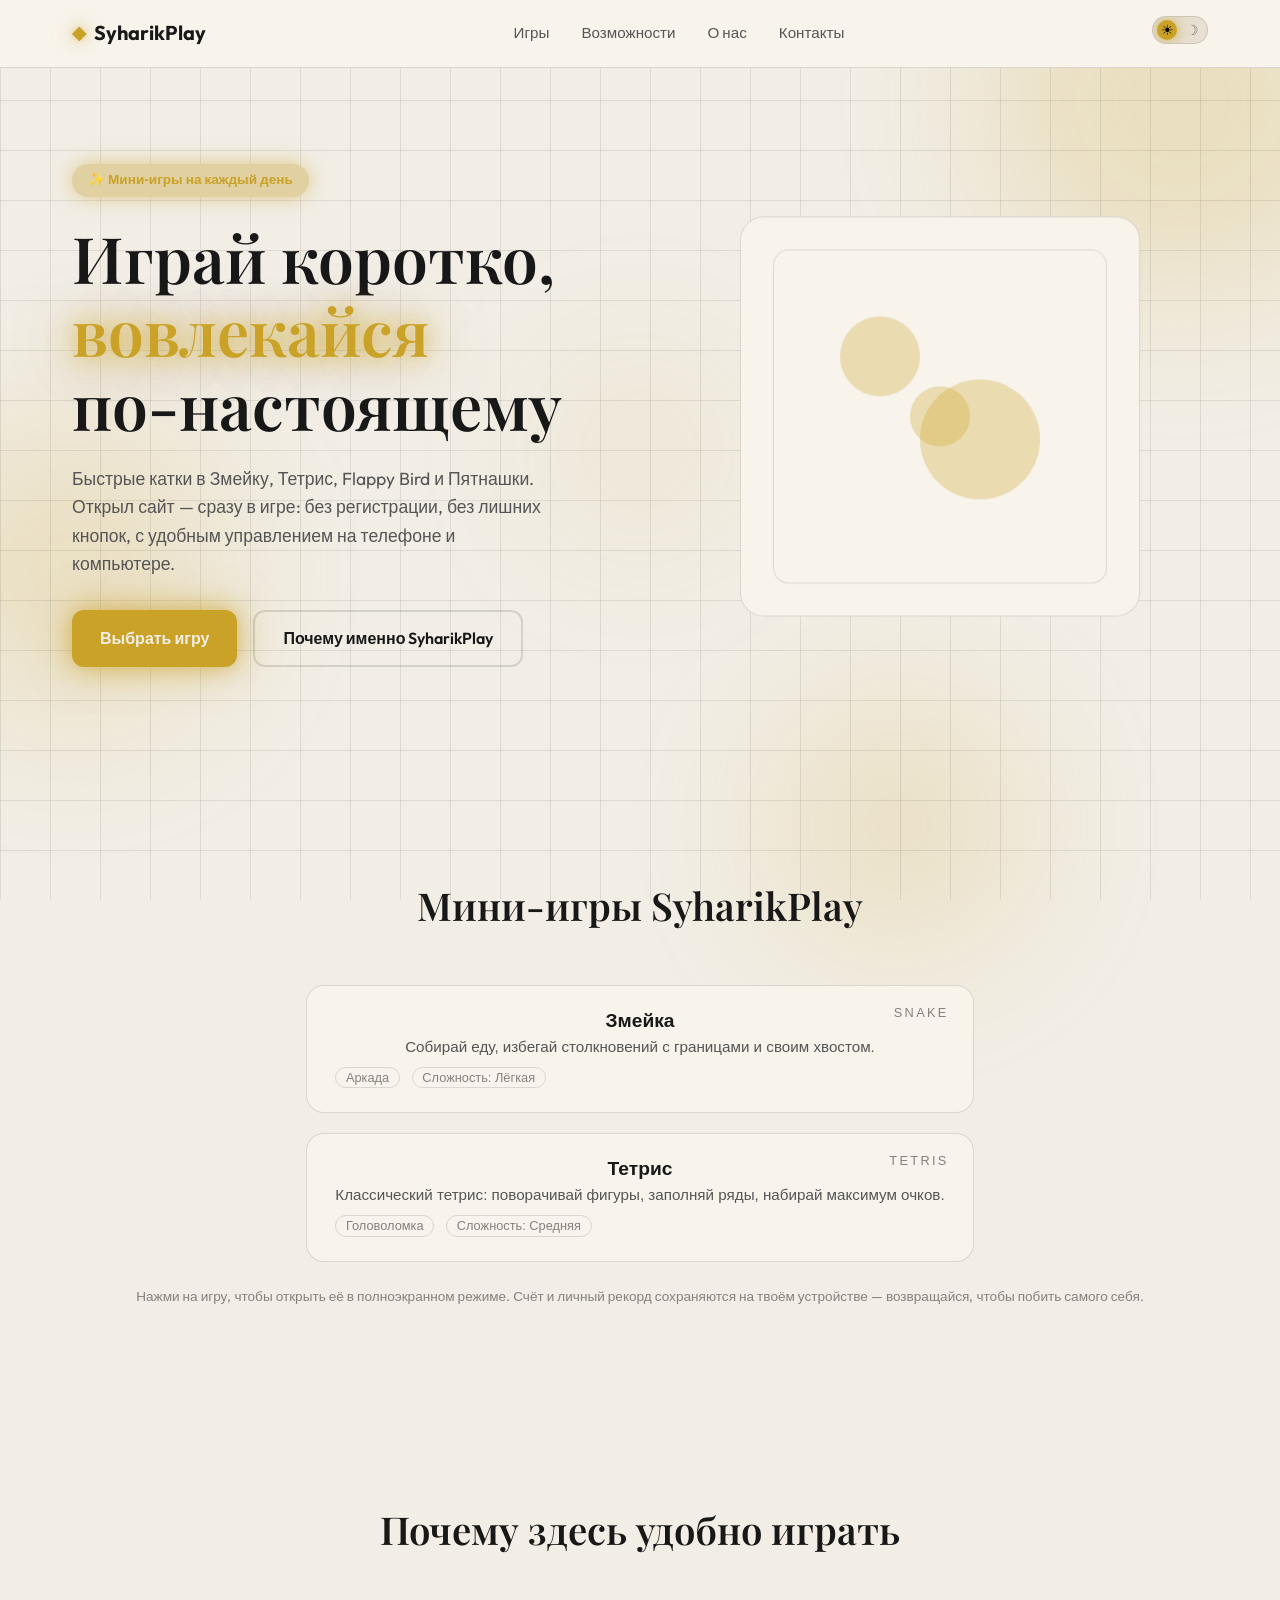
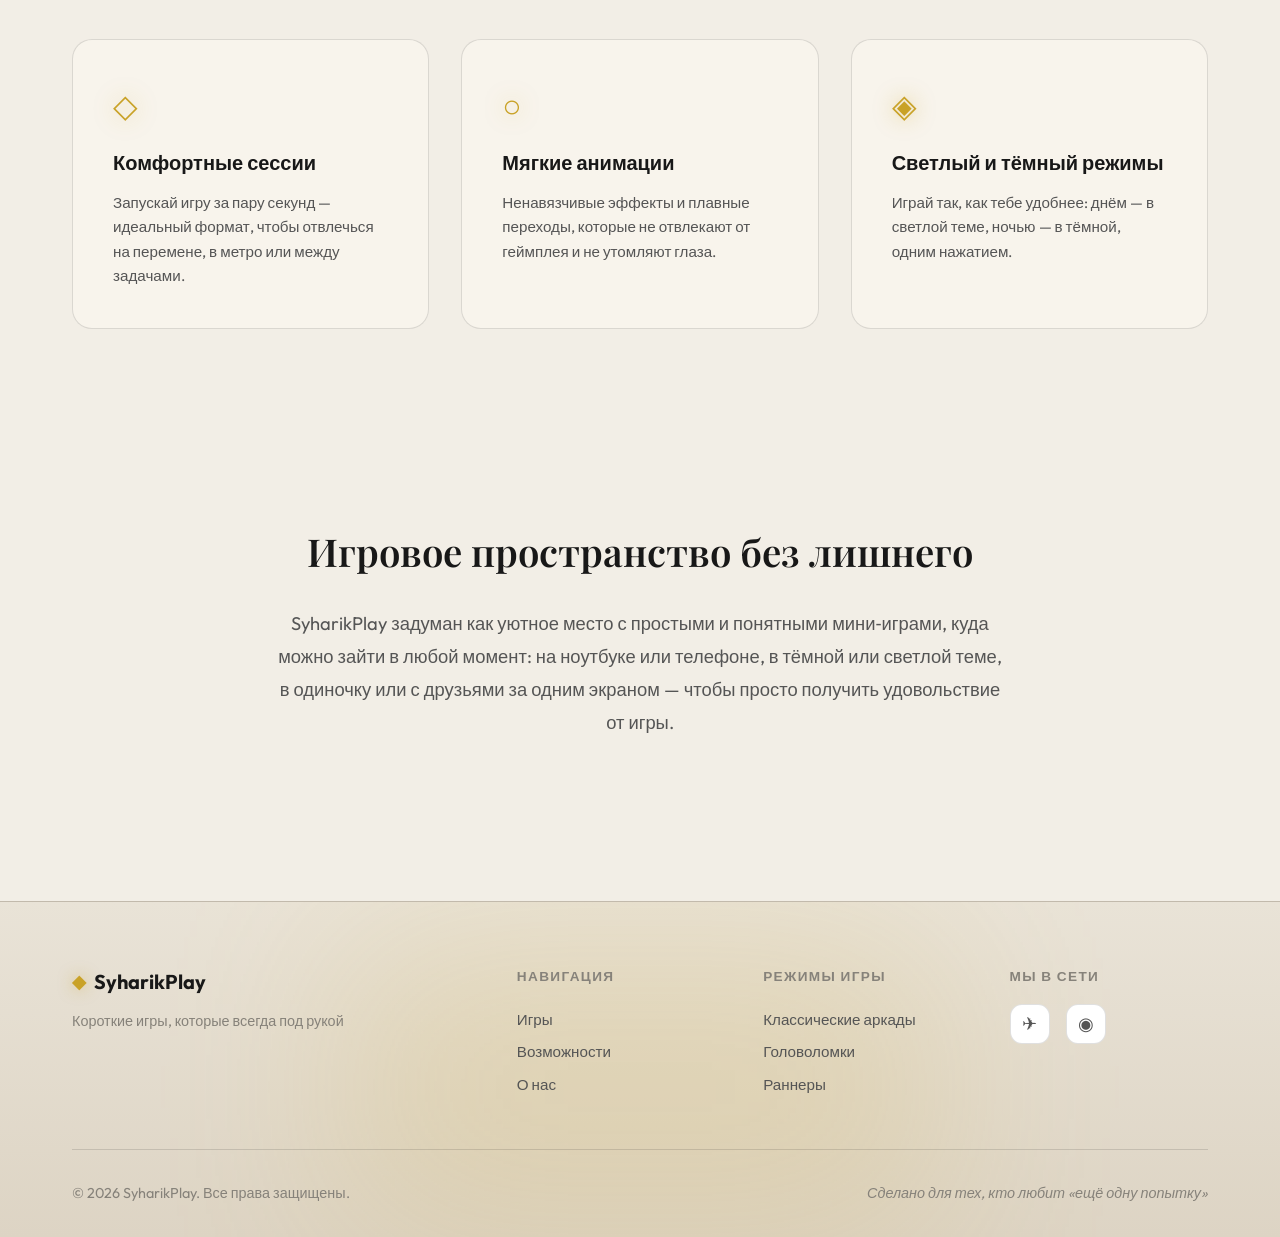
==== index.html @ 48523c5d "загрузка всех файлов" ====
<!DOCTYPE html>
<html lang="ru">
<head>
  <meta charset="UTF-8">
  <meta name="viewport" content="width=device-width, initial-scale=1.0, viewport-fit=cover">
  <title>SyharikPlay — играй, соревнуйся, побеждай</title>
  <link rel="preconnect" href="https://fonts.googleapis.com">
  <link rel="preconnect" href="https://fonts.gstatic.com" crossorigin>
  <link href="https://fonts.googleapis.com/css2?family=Outfit:wght@300;400;500;600;700&family=Playfair+Display:ital,wght@0,400;0,600;1,400&display=swap" rel="stylesheet">
  <link rel="stylesheet" href="styles.css">
  <link rel="icon" type="image/x-icon" href="favicon.ico">
</head>
<body>
  <!-- Фоновые светящиеся элементы -->
  <div class="glow-orb-wrap" data-orb="1"><div class="glow-orb glow-orb-1"></div></div>
  <div class="glow-orb-wrap" data-orb="2"><div class="glow-orb glow-orb-2"></div></div>
  <div class="glow-orb-wrap" data-orb="3"><div class="glow-orb glow-orb-3"></div></div>
  <div class="glow-orb-wrap" data-orb="4"><div class="glow-orb glow-orb-4"></div></div>
  <div class="grid-pattern" id="gridPattern"></div>
  <div class="click-ripples" id="clickRipples"></div>

  <!-- Шапка -->
  <header class="header">
    <div class="header-inner">
      <a href="#" class="logo">
        <span class="logo-icon">◆</span>
        <span class="logo-text">SyharikPlay</span>
      </a>

      <div class="nav-overlay" id="navOverlay" aria-hidden="true"></div>
      <button class="nav-toggle" id="navToggle" aria-label="Меню" aria-expanded="false">
        <span class="nav-toggle-bar"></span>
        <span class="nav-toggle-bar"></span>
        <span class="nav-toggle-bar"></span>
      </button>

      <nav class="nav" id="nav">
        <a href="#games" class="nav-link">Игры</a>
        <a href="#features" class="nav-link">Возможности</a>
        <a href="#about" class="nav-link">О нас</a>
        <a href="#contact" class="nav-link">Контакты</a>
      </nav>

      <div class="header-actions">
        <button class="theme-toggle" id="themeToggle" aria-label="Переключить тему">
          <span class="theme-icon theme-icon-sun">☀</span>
          <span class="theme-icon theme-icon-moon">☽</span>
          <span class="theme-toggle-track"></span>
        </button>
      </div>
    </div>
  </header>

  <!-- Основной контент -->
  <main>
    <!-- Hero секция -->
    <section class="hero">
      <div class="hero-content">
        <span class="hero-badge">✨ Мини‑игры на каждый день</span>
        <h1 class="hero-title">
          <span class="hero-title-line">Играй коротко,</span>
          <span class="hero-title-line hero-title-accent">вовлекайся</span>
          <span class="hero-title-line">по‑настоящему</span>
        </h1>
        <p class="hero-description">
          Быстрые катки в Змейку, Тетрис, Flappy Bird и Пятнашки. 
          Открыл сайт — сразу в игре: без регистрации, без лишних кнопок, 
          с удобным управлением на телефоне и компьютере.
        </p>
        <div class="hero-actions">
          <a href="#games" class="btn btn-primary">Выбрать игру</a>
          <a href="#about" class="btn btn-ghost">Почему именно SyharikPlay</a>
        </div>
      </div>
      <div class="hero-visual">
        <div class="glow-card hero-card">
          <div class="hero-card-inner">
            <div class="floating-shape shape-1"></div>
            <div class="floating-shape shape-2"></div>
            <div class="floating-shape shape-3"></div>
          </div>
        </div>
      </div>
    </section>

    <!-- Секция игр -->
    <section class="games" id="games">
      <h2 class="section-title">Мини‑игры SyharikPlay</h2>

      <div class="games-layout">
        <div class="games-list" id="gamesList">
          <!-- Карточки игр создаются из JS, чтобы их было проще конфигурировать -->
        </div>
      </div>

      <p class="games-hint games-hint-center">
        Нажми на игру, чтобы открыть её в полноэкранном режиме. 
        Счёт и личный рекорд сохраняются на твоём устройстве — возвращайся, чтобы побить самого себя.
      </p>
    </section>

    <!-- Секция возможностей -->
    <section class="features" id="features">
      <h2 class="section-title">Почему здесь удобно играть</h2>
      <div class="features-grid">
        <article class="feature-card glow-card">
          <div class="feature-icon">◇</div>
          <h3>Комфортные сессии</h3>
          <p>Запускай игру за пару секунд — идеальный формат, чтобы отвлечься на перемене, в метро или между задачами.</p>
        </article>
        <article class="feature-card glow-card">
          <div class="feature-icon">○</div>
          <h3>Мягкие анимации</h3>
          <p>Ненавязчивые эффекты и плавные переходы, которые не отвлекают от геймплея и не утомляют глаза.</p>
        </article>
        <article class="feature-card glow-card">
          <div class="feature-icon">◈</div>
          <h3>Светлый и тёмный режимы</h3>
          <p>Играй так, как тебе удобнее: днём — в светлой теме, ночью — в тёмной, одним нажатием.</p>
        </article>
      </div>
    </section>

    <!-- О нас -->
    <section class="about" id="about">
      <div class="about-content">
        <h2 class="section-title">Игровое пространство без лишнего</h2>
        <p class="about-text">
          SyharikPlay задуман как уютное место с простыми и понятными мини‑играми, 
          куда можно зайти в любой момент: на ноутбуке или телефоне, в тёмной или светлой теме, 
          в одиночку или с друзьями за одним экраном — чтобы просто получить удовольствие от игры.
        </p>
      </div>
    </section>
  </main>

  <!-- Футер -->
  <footer class="footer" id="contact">
    <div class="footer-glow"></div>
    <div class="footer-inner">
      <div class="footer-grid">
        <div class="footer-brand">
          <a href="#" class="footer-logo">
            <span class="logo-icon">◆</span>
            SyharikPlay
          </a>
          <p class="footer-tagline">Короткие игры, которые всегда под рукой</p>
        </div>

        <div class="footer-links">
          <h4>Навигация</h4>
          <a href="#games">Игры</a>
          <a href="#features">Возможности</a>
          <a href="#about">О нас</a>
        </div>

        <div class="footer-links">
          <h4>Режимы игры</h4>
          <a href="#games">Классические аркады</a>
          <a href="#games">Головоломки</a>
          <a href="#games">Раннеры</a>
        </div>

        <div class="footer-social">
          <h4>Мы в сети</h4>
          <div class="social-links">
            <a href="https://t.me/Syharik3316" class="social-link" aria-label="Telegram">✈</a>
            <a href="https://syharik.ru" class="social-link" aria-label="Syharik">◉</a>
          </div>
        </div>
      </div>

      <div class="footer-bottom">
        <p>© 2026 SyharikPlay. Все права защищены.</p>
        <p class="footer-made">Сделано для тех, кто любит «ещё одну попытку»</p>
      </div>
    </div>
  </footer>

  <script src="snake.js"></script>
  <script src="tetris.js"></script>
  <script src="flappy-bird.js"></script>
  <script src="fifteen.js"></script>
  <script src="script.js"></script>
</body>
</html>
---- styles.css ----
/* ═══════════════════════════════════════════════════════════════
   FrontVisual — Светлая и тёмная темы с эффектами свечения
   ═══════════════════════════════════════════════════════════════ */

:root {
  /* Светлая тема (по умолчанию) — чуть темнее и теплее */
  --bg-primary: #f2eee6;
  --bg-secondary: #e7e0d3;
  --bg-elevated: #ffffff;
  --bg-card: rgba(248, 244, 237, 0.96);
  --text-primary: #181818;
  --text-secondary: #555555;
  --text-muted: #86827a;
  --accent: #c9a227;
  --accent-soft: #e0d0a2;
  --accent-glow: rgba(201, 162, 39, 0.5);
  --border: rgba(0, 0, 0, 0.12);
  --shadow: rgba(0, 0, 0, 0.08);
  --footer-bg: linear-gradient(180deg, #e9e3d7 0%, #ddd4c4 100%);
}

[data-theme="dark"] {
  --bg-primary: #0d0d0f;
  --bg-secondary: #141417;
  --bg-elevated: #1a1a1e;
  --bg-card: rgba(26, 26, 30, 0.9);
  --text-primary: #f5f5f5;
  --text-secondary: #b0b0b5;
  --text-muted: #6e6e75;
  --accent: #e8c547;
  --accent-soft: #3d3520;
  --accent-glow: rgba(232, 197, 71, 0.5);
  --border: rgba(255, 255, 255, 0.06);
  --shadow: rgba(0, 0, 0, 0.3);
  --footer-bg: linear-gradient(180deg, #0f0f11 0%, #080809 100%);
}

/* Сброс и базовые стили */
*, *::before, *::after { box-sizing: border-box; margin: 0; padding: 0; }

html {
  scroll-behavior: smooth;
}

body {
  font-family: 'Outfit', -apple-system, sans-serif;
  background: var(--bg-primary);
  color: var(--text-primary);
  line-height: 1.6;
  min-height: 100vh;
  min-height: 100dvh;
  transition: background 0.5s ease, color 0.5s ease;
  padding: env(safe-area-inset-top) env(safe-area-inset-right) env(safe-area-inset-bottom) env(safe-area-inset-left);
}

html,
body {
  overflow-x: hidden;
}

/* Блокировка скролла страницы, когда открыто мобильное меню */
html.nav-locked,
html.nav-locked body {
  overflow: hidden;
  overscroll-behavior: contain;
}

/* Сетка на фоне */
.grid-pattern {
  position: fixed;
  inset: 0;
  background-image: 
    linear-gradient(var(--border) 1px, transparent 1px),
    linear-gradient(90deg, var(--border) 1px, transparent 1px);
  background-size: 50px 50px;
  pointer-events: none;
  opacity: 0.7;
  z-index: 0;
  transition: transform 0.1s ease-out;
}

/* Контейнер для клик-всплесков */
.click-ripples {
  position: fixed;
  inset: 0;
  pointer-events: none;
  z-index: 0;
  overflow: hidden;
}

.click-ripple {
  position: absolute;
  width: 6px;
  height: 8px;
  margin-left: -3px;
  margin-top: -4px;
  border-radius: 45% 55% 52% 48% / 48% 52% 48% 52%;
  background: rgba(201, 162, 39, 0.12);
  box-shadow: 0 0 30px rgba(201, 162, 39, 0.08);
  animation: rippleExpand 0.9s ease-out forwards;
}

[data-theme="dark"] .click-ripple {
  background: rgba(232, 197, 71, 0.08);
  box-shadow: 0 0 40px rgba(232, 197, 71, 0.06);
}

@keyframes rippleExpand {
  0% {
    transform: scale(1);
    opacity: 0.6;
  }
  100% {
    transform: scale(60) scaleX(1.4);
    opacity: 0;
  }
}

/* Обёртки орбов для параллакса */
.glow-orb-wrap {
  position: fixed;
  pointer-events: none;
  z-index: 0;
  transition: transform 0.15s ease-out;
  will-change: transform;
}

.glow-orb-wrap:nth-child(1) { top: -100px; right: -100px; }
.glow-orb-wrap:nth-child(2) { bottom: 20%; left: -80px; }
.glow-orb-wrap:nth-child(3) { top: 50%; left: 50%; width: 200px; height: 200px; margin: -100px 0 0 -100px; }
.glow-orb-wrap:nth-child(4) { bottom: -50px; right: 20%; }

/* Светящиеся орбы на фоне */
.glow-orb {
  position: absolute;
  border-radius: 50%;
  filter: blur(80px);
  opacity: 0.4;
  pointer-events: none;
  z-index: 0;
  animation: orbFloat 20s ease-in-out infinite;
  transition: transform 0.15s ease-out, opacity 0.4s ease, filter 0.4s ease;
}

.glow-orb.orb-click-pulse {
  animation: orbFloat 20s ease-in-out infinite, orbClickPulse 0.6s ease-out;
}

@keyframes orbClickPulse {
  0% { opacity: 0.4; filter: blur(80px); }
  30% { opacity: 0.7; filter: blur(100px); }
  100% { opacity: 0.4; filter: blur(80px); }
}

.glow-orb-1 {
  width: 400px; height: 400px;
  background: var(--accent-glow);
  animation-delay: 0s;
}

.glow-orb-2 {
  width: 300px; height: 300px;
  background: var(--accent-glow);
  animation-delay: -7s;
}

.glow-orb-3 {
  width: 200px; height: 200px;
  background: var(--accent-glow);
  left: 0; top: 0;
  animation-delay: -14s;
  opacity: 0.2;
}

.glow-orb-4 {
  width: 250px; height: 250px;
  background: var(--accent-glow);
  animation-delay: -3s;
}

/* Позиционирование орбов внутри обёрток */
.glow-orb-wrap .glow-orb {
  position: absolute;
}

.glow-orb-wrap:nth-child(1) .glow-orb { top: 0; right: 0; }
.glow-orb-wrap:nth-child(2) .glow-orb { bottom: 0; left: 0; }
.glow-orb-wrap:nth-child(3) .glow-orb { top: 0; left: 0; }
.glow-orb-wrap:nth-child(4) .glow-orb { bottom: 0; right: 0; }

@keyframes orbFloat {
  0%, 100% { transform: translate(0, 0) scale(1); }
  33% { transform: translate(30px, -30px) scale(1.05); }
  66% { transform: translate(-20px, 20px) scale(0.95); }
}

/* ═══════════════════════════════════════════════════════════════
   ШАПКА
   ═══════════════════════════════════════════════════════════════ */

.header {
  position: sticky;
  top: 0;
  z-index: 100;
  background: var(--bg-card);
  backdrop-filter: blur(20px);
  -webkit-backdrop-filter: blur(20px);
  border-bottom: 1px solid var(--border);
  transition: all 0.4s ease;
}

.header-inner {
  max-width: 1200px;
  margin: 0 auto;
  padding: 1rem 2rem;
  display: flex;
  align-items: center;
  justify-content: space-between;
  gap: 2rem;
}

.logo {
  display: flex;
  align-items: center;
  gap: 0.5rem;
  text-decoration: none;
  color: var(--text-primary);
  font-weight: 700;
  font-size: 1.25rem;
  transition: transform 0.3s ease;
}

.logo:hover { transform: scale(1.02); }

.logo-icon {
  color: var(--accent);
  font-size: 1.1rem;
  text-shadow: 
    0 0 10px var(--accent-glow),
    0 0 20px var(--accent-glow);
  animation: iconPulse 3s ease-in-out infinite;
}

@keyframes iconPulse {
  0%, 100% { opacity: 1; }
  50% { opacity: 0.8; }
}

.nav-overlay {
  display: none;
  position: fixed;
  inset: 0;
  background: rgba(0, 0, 0, 0.35);
  backdrop-filter: blur(4px);
  -webkit-backdrop-filter: blur(4px);
  z-index: 104;
  opacity: 0;
  transition: opacity 0.3s ease;
}

@media (max-width: 768px) {
  .nav-overlay {
    display: block;
    pointer-events: none;
  }

  .nav-overlay[aria-hidden="false"] {
    pointer-events: auto;
    opacity: 1;
  }
}

.nav-toggle {
  display: none;
  flex-direction: column;
  justify-content: center;
  gap: 6px;
  width: 44px;
  height: 44px;
  padding: 0;
  background: transparent;
  border: none;
  cursor: pointer;
  z-index: 110;
  transition: transform 0.3s ease;
}

.nav-toggle-bar {
  display: block;
  width: 22px;
  height: 2px;
  background: var(--text-primary);
  border-radius: 2px;
  transition: all 0.3s ease;
}

.nav-toggle[aria-expanded="true"] .nav-toggle-bar:nth-child(1) {
  transform: translateY(8px) rotate(45deg);
}

.nav-toggle[aria-expanded="true"] .nav-toggle-bar:nth-child(2) {
  opacity: 0;
}

.nav-toggle[aria-expanded="true"] .nav-toggle-bar:nth-child(3) {
  transform: translateY(-8px) rotate(-45deg);
}

.nav {
  display: flex;
  gap: 2rem;
}

.nav-link {
  color: var(--text-secondary);
  text-decoration: none;
  font-weight: 500;
  font-size: 0.95rem;
  position: relative;
  padding: 0.25rem 0;
  transition: color 0.3s ease;
}

.nav-link::after {
  content: '';
  position: absolute;
  bottom: 0; left: 0;
  width: 0;
  height: 2px;
  background: var(--accent);
  transition: width 0.3s ease;
}

.nav-link:hover {
  color: var(--text-primary);
}

.nav-link:hover::after { width: 100%; }

/* Кнопка переключения темы */
.theme-toggle {
  position: relative;
  width: 56px;
  height: 28px;
  background: var(--bg-secondary);
  border: 1px solid var(--border);
  border-radius: 14px;
  cursor: pointer;
  overflow: hidden;
  transition: all 0.4s ease;
}

.theme-toggle:hover {
  box-shadow: 
    0 0 15px var(--accent-glow),
    0 0 30px var(--accent-glow);
}

.theme-toggle .theme-icon {
  position: absolute;
  top: 50%;
  transform: translateY(-50%);
  font-size: 0.9rem;
  z-index: 2;
  transition: opacity 0.3s ease;
}

.theme-icon-sun {
  left: 8px;
  opacity: 1;
}

.theme-icon-moon {
  right: 8px;
  opacity: 0.5;
}

[data-theme="dark"] .theme-icon-sun {
  opacity: 0.5;
}

[data-theme="dark"] .theme-icon-moon {
  opacity: 1;
}

.theme-toggle-track {
  position: absolute;
  top: 50%;
  left: 4px;
  width: 20px;
  height: 20px;
  margin-top: -10px;
  background: var(--accent);
  border-radius: 50%;
  transition: transform 0.4s cubic-bezier(0.4, 0, 0.2, 1);
  box-shadow: 
    0 0 10px var(--accent-glow),
    0 0 20px var(--accent-glow);
}

[data-theme="dark"] .theme-toggle-track {
  transform: translateX(28px);
}

/* ═══════════════════════════════════════════════════════════════
   HERO
   ═══════════════════════════════════════════════════════════════ */

main {
  position: relative;
  z-index: 1;
}

.hero {
  max-width: 1200px;
  margin: 0 auto;
  padding: 6rem 2rem 8rem;
  display: grid;
  grid-template-columns: 1fr 1fr;
  gap: 4rem;
  align-items: center;
}

@media (max-width: 900px) {
  .hero {
    grid-template-columns: 1fr;
    text-align: center;
  }
}

.hero-badge {
  display: inline-block;
  padding: 0.35rem 1rem;
  background: var(--accent-soft);
  color: var(--accent);
  font-size: 0.85rem;
  font-weight: 600;
  border-radius: 100px;
  margin-bottom: 1.5rem;
  animation: fadeInUp 0.8s ease forwards;
  box-shadow: 0 0 20px var(--accent-glow);
}

.hero-title {
  font-family: 'Playfair Display', serif;
  font-size: clamp(2.5rem, 5vw, 4rem);
  font-weight: 600;
  line-height: 1.15;
  margin-bottom: 1.5rem;
}

.hero-title-line {
  display: block;
  opacity: 0;
  animation: fadeInUp 0.8s ease forwards;
}

.hero-title-line:nth-child(1) { animation-delay: 0.1s; }
.hero-title-line:nth-child(2) { animation-delay: 0.25s; }
.hero-title-line:nth-child(3) { animation-delay: 0.4s; }

.hero-title-accent {
  color: var(--accent);
  text-shadow: 
    0 0 20px var(--accent-glow),
    0 0 40px var(--accent-glow),
    0 0 60px var(--accent-glow);
}

.hero-description {
  color: var(--text-secondary);
  font-size: 1.1rem;
  max-width: 480px;
  margin-bottom: 2rem;
  opacity: 0;
  animation: fadeInUp 0.8s ease 0.5s forwards;
}

.hero-actions {
  display: flex;
  gap: 1rem;
  flex-wrap: wrap;
  opacity: 0;
  animation: fadeInUp 0.8s ease 0.65s forwards;
}

@keyframes fadeInUp {
  from {
    opacity: 0;
    transform: translateY(20px);
  }
  to {
    opacity: 1;
    transform: translateY(0);
  }
}

/* Кнопки */
.btn {
  display: inline-flex;
  align-items: center;
  justify-content: center;
  padding: 0.875rem 1.75rem;
  font-family: inherit;
  font-size: 1rem;
  font-weight: 600;
  text-decoration: none;
  border-radius: 12px;
  cursor: pointer;
  transition: all 0.3s ease;
}

.btn-primary {
  background: var(--accent);
  color: var(--bg-primary);
  border: none;
  box-shadow: 
    0 0 20px var(--accent-glow),
    0 0 40px var(--accent-glow);
}

.btn-primary:hover {
  transform: translateY(-2px);
  box-shadow: 
    0 0 30px var(--accent-glow),
    0 0 60px var(--accent-glow);
}

.btn-ghost {
  background: transparent;
  color: var(--text-primary);
  border: 2px solid var(--border);
}

.btn-ghost:hover {
  border-color: var(--accent);
  color: var(--accent);
  box-shadow: 0 0 20px var(--accent-glow);
}

/* Hero визуал с карточкой */
.hero-visual {
  display: flex;
  justify-content: center;
  align-items: center;
}

.hero-card {
  width: 100%;
  max-width: 400px;
  aspect-ratio: 1;
  border-radius: 24px;
  padding: 2rem;
  position: relative;
  overflow: hidden;
  animation: cardGlow 4s ease-in-out infinite;
}

@keyframes cardGlow {
  0%, 100% { 
    box-shadow: 
      0 0 30px var(--accent-glow),
      0 0 60px var(--accent-glow),
      inset 0 0 60px rgba(255,255,255,0.03);
  }
  50% { 
    box-shadow: 
      0 0 50px var(--accent-glow),
      0 0 90px var(--accent-glow),
      inset 0 0 80px rgba(255,255,255,0.05);
  }
}

.hero-card-inner {
  width: 100%;
  height: 100%;
  background: var(--bg-card);
  border-radius: 16px;
  position: relative;
  border: 1px solid var(--border);
}

.floating-shape {
  position: absolute;
  border-radius: 50%;
  background: var(--accent);
  opacity: 0.3;
  animation: shapeFloat 6s ease-in-out infinite;
}

.shape-1 {
  width: 80px; height: 80px;
  top: 20%; left: 20%;
  animation-delay: 0s;
}

.shape-2 {
  width: 120px; height: 120px;
  bottom: 25%; right: 20%;
  animation-delay: -2s;
}

.shape-3 {
  width: 60px; height: 60px;
  top: 50%; left: 50%;
  transform: translate(-50%, -50%);
  animation-delay: -4s;
}

@keyframes shapeFloat {
  0%, 100% { transform: translate(0, 0); }
  25% { transform: translate(15px, -15px); }
  50% { transform: translate(-10px, 10px); }
  75% { transform: translate(10px, 10px); }
}

/* Светящиеся карточки (общий класс) */
.glow-card {
  background: var(--bg-card);
  border: 1px solid var(--border);
  backdrop-filter: blur(10px);
  transition: 
    transform 0.3s ease,
    box-shadow 0.4s ease,
    border-color 0.4s ease;
}

.glow-card:hover {
  transform: translateY(-4px);
}

.glow-card:active {
  transition-duration: 0.5s;
}

/* Управляем именно появлением свечения через анимацию с задержкой */
.glow-card {
  /* стартовое состояние — без заметного свечения */
  box-shadow:
    0 0 0 var(--accent-glow),
    0 0 0 var(--accent-glow);
}

.glow-card:hover {
  animation: glowFadeIn 0.15s ease-out forwards 0.15s;
}

.glow-card:not(:hover) {
  animation: none;
}

@keyframes glowFadeIn {
  0% {
    box-shadow:
      0 0 0 var(--accent-glow),
      0 0 0 var(--accent-glow);
    border-color: var(--border);
  }
  100% {
    box-shadow:
      0 0 30px var(--accent-glow),
      0 0 60px var(--accent-glow);
    border-color: var(--accent);
  }
}

/* ═══════════════════════════════════════════════════════════════
   СЕКЦИЯ ИГР
   ═══════════════════════════════════════════════════════════════ */

.games {
  max-width: 1200px;
  margin: 0 auto;
  padding: 5rem 2rem 6rem;
}

.section-title {
  font-family: 'Playfair Display', serif;
  font-size: clamp(1.75rem, 3vw, 2.5rem);
  font-weight: 600;
  text-align: center;
  margin-bottom: 3rem;
}

.games-layout {
  display: flex;
  justify-content: center;
}

.games-list {
  display: flex;
  flex-direction: column;
  gap: 1.25rem;
}

.game-card {
  padding: 1.5rem 1.75rem;
  border-radius: 18px;
  cursor: pointer;
  position: relative;
  overflow: hidden;
  color: var(--text-primary);
}

.game-card::before {
  content: attr(data-shortcode);
  position: absolute;
  top: 1.2rem;
  right: 1.5rem;
  font-size: 0.8rem;
  text-transform: uppercase;
  letter-spacing: 0.18em;
  color: var(--text-muted);
}

.game-card-title {
  font-size: 1.2rem;
  font-weight: 600;
  margin-bottom: 0.35rem;
  color: var(--text-primary);
}

.game-card-desc {
  color: var(--text-secondary);
  font-size: 0.95rem;
  margin-bottom: 0.75rem;
}

.game-card-meta {
  display: flex;
  gap: 0.75rem;
  flex-wrap: wrap;
  font-size: 0.8rem;
  color: var(--text-muted);
}

.game-card-tag {
  padding: 0.15rem 0.6rem;
  border-radius: 999px;
  border: 1px solid var(--border);
}

.game-card-active {
  border-color: var(--accent);
  box-shadow:
    0 0 25px var(--accent-glow),
    0 0 50px var(--accent-glow);
}

.games-playarea {
  border-radius: 24px;
  padding: 1.75rem 1.75rem 1.5rem;
  display: flex;
  flex-direction: column;
  gap: 1.25rem;
}

.games-playarea-header {
  display: flex;
  justify-content: space-between;
  gap: 1.5rem;
  align-items: baseline;
}

.games-current-title {
  font-size: 1.1rem;
  font-weight: 600;
}

.games-current-subtitle {
  display: block;
  font-size: 0.9rem;
  color: var(--text-muted);
}

.games-score {
  display: inline-flex;
  align-items: baseline;
  gap: 0.4rem;
  font-family: 'Outfit', monospace;
}

.games-score-label {
  font-size: 0.85rem;
  color: var(--text-muted);
}

.games-score-value {
  font-size: 1.25rem;
  font-weight: 600;
}

.games-canvas-wrap {
  position: relative;
  border-radius: 18px;
  overflow: hidden;
  border: 1px solid var(--border);
  background: radial-gradient(circle at top, rgba(255,255,255,0.05), transparent 55%),
              radial-gradient(circle at bottom, rgba(0,0,0,0.13), transparent 55%);
}

.games-canvas-wrap::after {
  content: 'HTML5 Canvas';
  position: absolute;
  bottom: 0.5rem;
  right: 0.85rem;
  font-size: 0.7rem;
  text-transform: uppercase;
  letter-spacing: 0.16em;
  color: rgba(255, 255, 255, 0.35);
  text-shadow: 0 0 8px rgba(0, 0, 0, 0.5);
  pointer-events: none;
}

.games-canvas-wrap canvas {
  display: block;
  width: 100%;
  height: auto;
  image-rendering: pixelated;
}

.games-controls {
  display: flex;
  gap: 0.75rem;
  flex-wrap: wrap;
}

.games-hint {
  font-size: 0.85rem;
  color: var(--text-muted);
}

.games-hint-center {
  text-align: center;
  margin-top: 1.5rem;
}

/* ═══════════════════════════════════════════════════════════════
   ПОЛНОЭКРАННАЯ СТРАНИЦА ИГРЫ
   ═══════════════════════════════════════════════════════════════ */

.game-page-main {
  position: relative;
  z-index: 1;
  min-height: calc(100vh - 72px);
  min-height: calc(100dvh - 72px);
  display: flex;
  align-items: center;
  justify-content: center;
  padding: 2.5rem 2rem 3rem;
}

.game-fullscreen {
  width: 100%;
  max-width: 960px;
  display: flex;
  flex-direction: column;
  gap: 1.75rem;
  text-align: center;
}

.game-fullscreen-info {
  display: flex;
  flex-direction: column;
  align-items: center;
  justify-content: center;
  gap: 0.5rem;
  text-align: center;
}

.game-fullscreen-title {
  font-family: 'Playfair Display', serif;
  font-size: clamp(1.8rem, 3vw, 2.4rem);
  font-weight: 600;
}

.game-fullscreen-subtitle {
  margin-top: 0.25rem;
  font-size: 0.95rem;
  color: var(--text-secondary);
}

.game-fullscreen-score {
  display: inline-flex;
  align-items: baseline;
  gap: 0.35rem;
  font-family: 'Outfit', monospace;
  flex-wrap: wrap;
  justify-content: center;
}

.games-score-sep {
  color: var(--text-muted);
  font-weight: 400;
}

.game-fullscreen-canvas-wrap {
  border-radius: 24px;
  padding: 1.25rem;
  border: 1px solid var(--border);
  background: radial-gradient(circle at top, rgba(255,255,255,0.05), transparent 55%),
              radial-gradient(circle at bottom, rgba(0,0,0,0.13), transparent 55%);
  box-shadow:
    0 0 30px var(--accent-glow),
    0 0 60px var(--accent-glow);
  display: flex;
  align-items: center;
  justify-content: center;
  margin: 0 auto;
  width: 100%;
  max-width: min(720px, 100vw - 3rem);
}

.game-fullscreen-canvas-wrap canvas {
  display: block;
  width: 100%;
  height: auto;
  max-height: min(720px, 100vh - 14rem);
  image-rendering: pixelated;
}

.game-fullscreen-controls {
  display: flex;
  flex-wrap: wrap;
  gap: 0.75rem;
  justify-content: center;
}

@media (max-width: 900px) {
  .games {
    padding: 4rem 1.5rem 4.5rem;
  }

  .games-layout {
    justify-content: stretch;
  }

  .games-list {
    width: 100%;
  }

  .game-card {
    padding: 1.25rem 1.4rem;
  }

  .game-page-main {
    padding: 2rem 1.5rem 2.5rem;
    align-items: flex-start;
  }

}

@media (max-width: 600px) {
  .game-page-main {
    padding: 1.5rem 1.25rem 2rem;
  }

  .game-fullscreen-canvas-wrap {
    max-width: 100%;
    padding: 0.75rem;
  }

  .game-fullscreen-controls .btn {
    flex: 1 1 100%;
    min-height: 44px;
  }
}

/* ═══════════════════════════════════════════════════════════════
   СЕКЦИЯ ВОЗМОЖНОСТЕЙ
   ═══════════════════════════════════════════════════════════════ */

.features {
  max-width: 1200px;
  margin: 0 auto;
  padding: 6rem 2rem;
}

.features-grid {
  display: grid;
  grid-template-columns: repeat(3, 1fr);
  gap: 2rem;
}

@media (max-width: 768px) {
  .features-grid { grid-template-columns: 1fr; }
}

.feature-card {
  padding: 2.5rem;
  border-radius: 20px;
}

.feature-icon {
  font-size: 2rem;
  color: var(--accent);
  margin-bottom: 1rem;
  text-shadow: 0 0 20px var(--accent-glow);
}

.feature-card h3 {
  font-size: 1.25rem;
  margin-bottom: 0.75rem;
}

.feature-card p {
  color: var(--text-secondary);
  font-size: 0.95rem;
}

/* ═══════════════════════════════════════════════════════════════
   О НАС
   ═══════════════════════════════════════════════════════════════ */

.about {
  max-width: 800px;
  margin: 0 auto;
  padding: 6rem 2rem;
  text-align: center;
}

.about .section-title {
  margin-bottom: 1.5rem;
}

.about-text {
  color: var(--text-secondary);
  font-size: 1.15rem;
  line-height: 1.8;
}

/* Плавное появление блоков при скролле */
.reveal-on-scroll {
  opacity: 0;
  transform: translateY(30px);
  transition:
    opacity 0.7s ease-out,
    transform 0.7s ease-out;
}

.reveal-on-scroll.is-visible {
  opacity: 1;
}

/* Дополнительные состояния для плавного свечения карточек только при наведении */
.reveal-on-scroll.is-visible.glow-card {
  /* появляется как аккуратная карточка без сильного свечения,
     свечение добавляется уже на hover через .glow-card:hover */
}

/* Компактная шапка при прокрутке */
.header.header-scrolled {
  background: rgba( var(--bg-elevated-rgb, 255, 255, 255), 0.96 );
  box-shadow: 0 10px 30px rgba(0, 0, 0, 0.08);
  backdrop-filter: blur(24px);
}

.header.header-scrolled .header-inner {
  padding-top: 0.6rem;
  padding-bottom: 0.6rem;
}

/* ═══════════════════════════════════════════════════════════════
   ФУТЕР
   ═══════════════════════════════════════════════════════════════ */

.footer {
  position: relative;
  margin-top: 6rem;
  background: var(--footer-bg);
  border-top: 1px solid var(--border);
  overflow: hidden;
}

.footer-glow {
  position: absolute;
  bottom: 0;
  left: 50%;
  transform: translateX(-50%);
  width: 600px;
  height: 300px;
  background: var(--accent-glow);
  filter: blur(100px);
  opacity: 0.3;
  pointer-events: none;
}

.footer-inner {
  position: relative;
  z-index: 1;
  max-width: 1200px;
  margin: 0 auto;
  padding: 4rem 2rem 2rem;
}

.footer-grid {
  display: grid;
  grid-template-columns: 2fr 1fr 1fr 1fr;
  gap: 3rem;
  margin-bottom: 3rem;
}

@media (max-width: 768px) {
  .footer-grid {
    grid-template-columns: 1fr 1fr;
    gap: 2rem;
  }
}

.footer-brand {
  max-width: 280px;
}

.footer-logo {
  display: inline-flex;
  align-items: center;
  gap: 0.5rem;
  text-decoration: none;
  color: var(--text-primary);
  font-weight: 700;
  font-size: 1.25rem;
  margin-bottom: 0.75rem;
}

.footer-logo .logo-icon {
  color: var(--accent);
  text-shadow: 0 0 15px var(--accent-glow);
}

.footer-tagline {
  color: var(--text-muted);
  font-size: 0.9rem;
}

.footer-links h4,
.footer-social h4 {
  font-size: 0.85rem;
  font-weight: 600;
  text-transform: uppercase;
  letter-spacing: 0.1em;
  color: var(--text-muted);
  margin-bottom: 1rem;
}

.footer-links a {
  display: block;
  color: var(--text-secondary);
  text-decoration: none;
  font-size: 0.95rem;
  padding: 0.25rem 0;
  transition: all 0.3s ease;
}

.footer-links a:hover {
  color: var(--accent);
  text-shadow: 0 0 15px var(--accent-glow);
}

.social-links {
  display: flex;
  gap: 1rem;
}

.social-link {
  display: flex;
  align-items: center;
  justify-content: center;
  width: 40px;
  height: 40px;
  background: var(--bg-elevated);
  border: 1px solid var(--border);
  border-radius: 12px;
  color: var(--text-secondary);
  text-decoration: none;
  font-size: 1.1rem;
  transition: all 0.3s ease;
}

.social-link:hover {
  color: var(--accent);
  border-color: var(--accent);
  box-shadow: 0 0 20px var(--accent-glow);
  transform: translateY(-2px);
}

.footer-bottom {
  padding-top: 2rem;
  border-top: 1px solid var(--border);
  display: flex;
  justify-content: space-between;
  align-items: center;
  flex-wrap: wrap;
  gap: 1rem;
}

.footer-bottom p {
  color: var(--text-muted);
  font-size: 0.9rem;
}

.footer-made {
  font-style: italic;
}

/* ═══════════════════════════════════════════════════════════════
   МОБИЛЬНАЯ АДАПТАЦИЯ
   ═══════════════════════════════════════════════════════════════ */

@media (max-width: 900px) {
  .hero {
    padding: 4rem 1.5rem 5rem;
    gap: 3rem;
  }

  .hero-description {
    margin-left: auto;
    margin-right: auto;
  }

  .hero-actions {
    justify-content: center;
  }

  .hero-card {
    max-width: 280px;
  }
}

@media (max-width: 768px) {
  /* Шапка и меню */
  .nav-toggle {
    display: flex;
  }

  .nav {
    position: fixed;
    top: 0;
    right: -100%;
    width: min(320px, 85vw);
    height: 100vh;
    height: 100dvh;
    padding: calc(5rem + env(safe-area-inset-top)) 2rem 2rem;
    flex-direction: column;
    gap: 0;
    background: var(--bg-elevated);
    border-left: 1px solid var(--border);
    box-shadow: -10px 0 40px var(--shadow);
    transition: right 0.35s cubic-bezier(0.4, 0, 0.2, 1);
    z-index: 105;
    overscroll-behavior: contain;
  }

  .nav.nav-open {
    right: 0;
  }

  .nav-link {
    padding: 1rem 0;
    font-size: 1.1rem;
    border-bottom: 1px solid var(--border);
  }

  .header-inner {
    padding: 1rem 1.25rem;
    gap: 1rem;
  }

  /* Фоновые орбы — меньше для производительности */
  .glow-orb-1 { width: 220px; height: 220px; }
  .glow-orb-2 { width: 180px; height: 180px; }
  .glow-orb-3 { width: 120px; height: 120px; }
  .glow-orb-4 { width: 150px; height: 150px; }

  .glow-orb {
    filter: blur(60px);
  }

  .glow-orb-wrap:nth-child(3) {
    width: 120px;
    height: 120px;
    margin: -60px 0 0 -60px;
  }

  .glow-orb-wrap:nth-child(3) .glow-orb-3 {
    width: 120px;
    height: 120px;
  }

  .grid-pattern {
    background-size: 40px 40px;
    opacity: 0.4;
  }

  /* Hero */
  .hero {
    padding: 3rem 1.25rem 4rem;
  }

  .hero-badge {
    font-size: 0.8rem;
    padding: 0.3rem 0.85rem;
  }

  .hero-title {
    font-size: clamp(2rem, 8vw, 2.75rem);
  }

  .hero-description {
    font-size: 1rem;
  }

  .hero-actions {
    flex-direction: column;
    width: 100%;
    max-width: 280px;
    margin: 0 auto;
  }

  .hero-actions .btn {
    width: 100%;
    min-height: 48px;
  }

  .hero-card {
    max-width: 240px;
    padding: 1.5rem;
  }

  .shape-1 { width: 50px; height: 50px; }
  .shape-2 { width: 80px; height: 80px; }
  .shape-3 { width: 40px; height: 40px; }

  /* Features */
  .features {
    padding: 4rem 1.25rem;
  }

  .section-title {
    font-size: 1.75rem;
    margin-bottom: 2rem;
  }

  .feature-card {
    padding: 1.75rem;
  }

  /* About */
  .about {
    padding: 4rem 1.25rem;
  }

  .about-text {
    font-size: 1rem;
  }

  /* Footer */
  .footer {
    margin-top: 4rem;
  }

  .footer-inner {
    padding: 3rem 1.25rem 2rem;
  }

  .footer-grid {
    grid-template-columns: 1fr 1fr;
    grid-template-areas:
      "brand brand"
      "nav resources"
      "social social";
    gap: 2.5rem;
    margin-bottom: 2.5rem;
  }

  .footer-brand {
    grid-area: brand;
    max-width: none;
    text-align: center;
  }

  .footer-links:nth-child(2) {
    grid-area: nav;
    text-align: left;
  }

  .footer-links:nth-child(3) {
    grid-area: resources;
    text-align: right;
  }

  .footer-social {
    grid-area: social;
    text-align: center;
  }

  .footer-social .social-links {
    justify-content: center;
  }

  .footer-bottom {
    flex-direction: column;
    text-align: center;
    padding-top: 1.5rem;
  }
}

@media (max-width: 480px) {
  .header-inner {
    padding: 0.875rem 1rem;
  }

  .logo-text {
    font-size: 1.1rem;
  }

  .theme-toggle {
    min-width: 44px;
    min-height: 44px;
    padding: 8px;
    display: flex;
    align-items: center;
    justify-content: center;
  }

  .hero {
    padding: 2.5rem 1rem 3.5rem;
  }

  .hero-title {
    font-size: 1.85rem;
  }

  .features,
  .about {
    padding: 3rem 1rem;
  }

  .social-link {
    width: 44px;
    height: 44px;
  }
}

/* Улучшение touch-областей */
@media (hover: none) {
  .btn:hover {
    transform: none;
  }

  .btn:active {
    transform: scale(0.98);
  }

  .feature-card:hover {
    transform: none;
  }

  .feature-card:active {
    transform: scale(0.99);
  }

  .social-link:hover {
    transform: none;
  }

  .social-link:active {
    transform: scale(0.95);
  }

  .nav-link:hover::after {
    width: 0;
  }
}
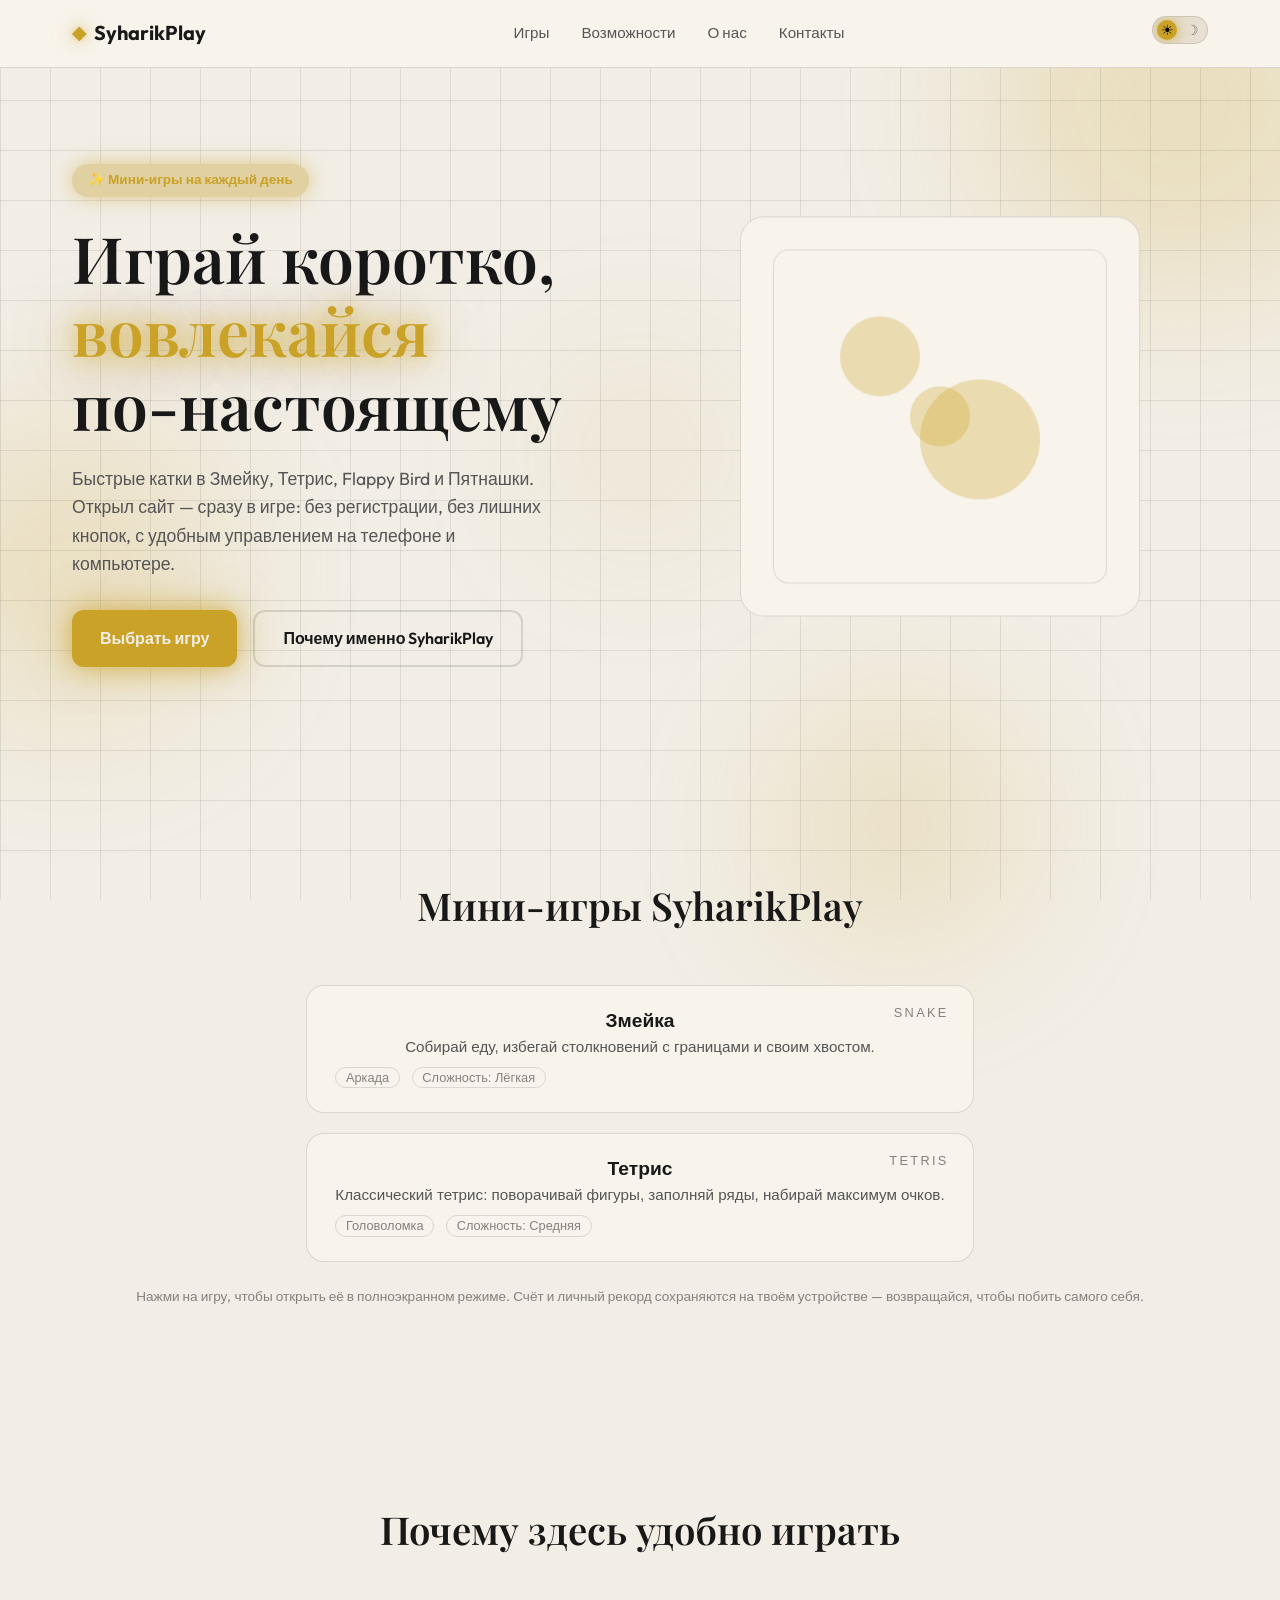
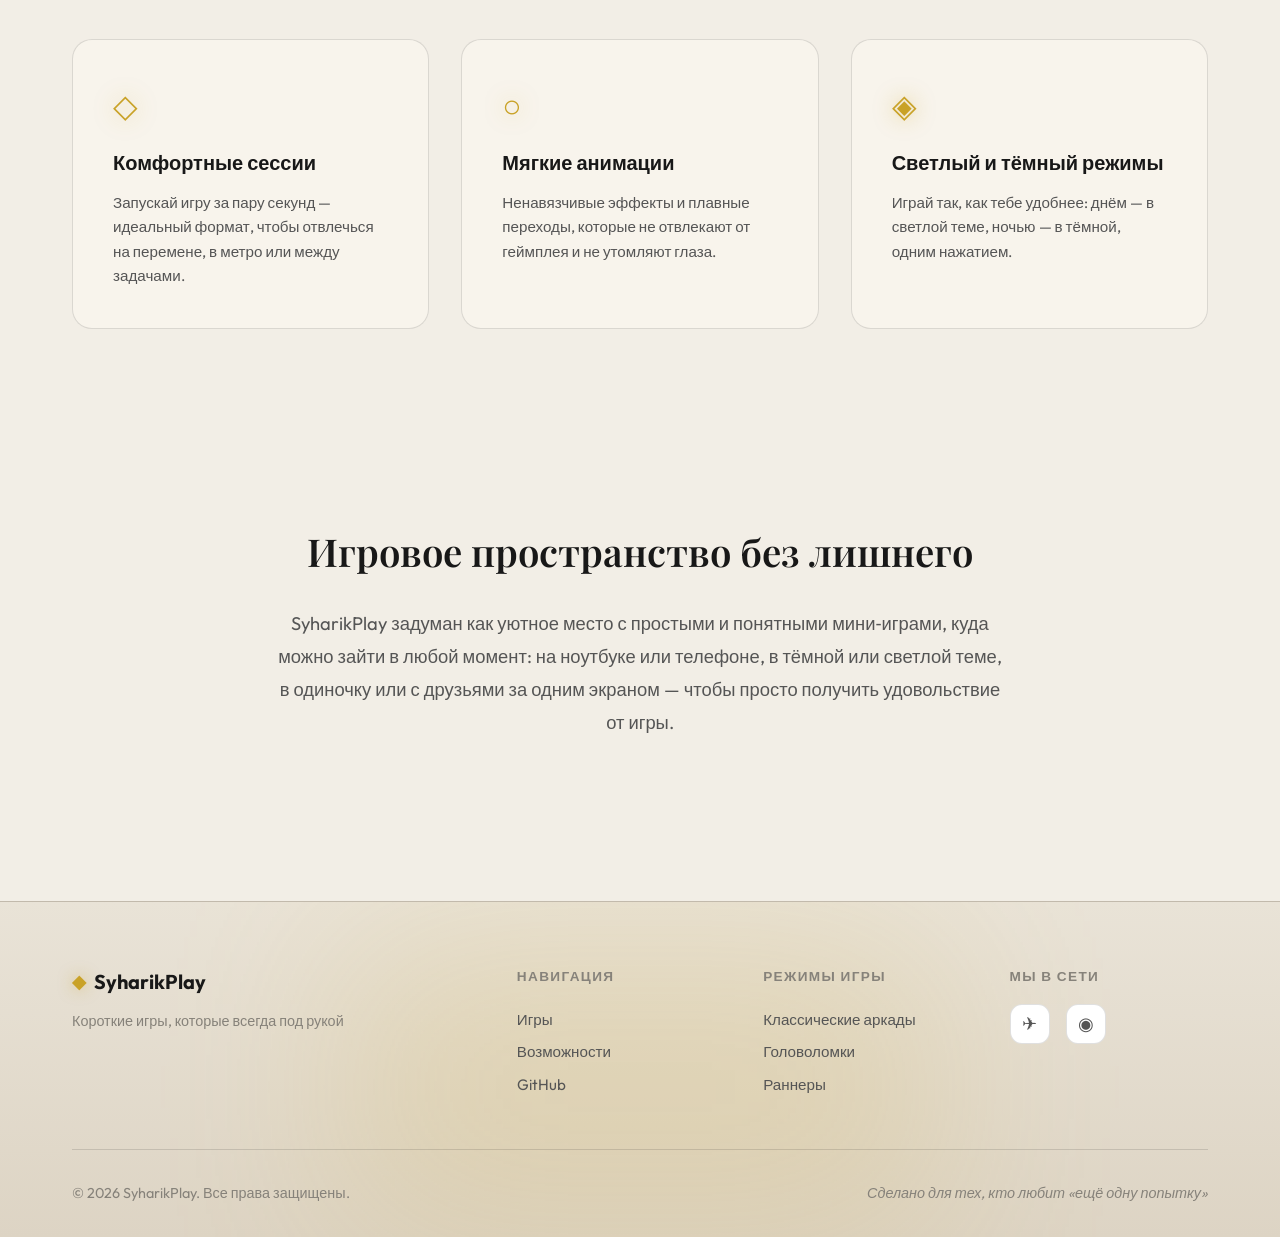
==== commit 60b851c1: "Replace 'About' link with GitHub link" ====
--- a/index.html
+++ b/index.html
@@ -151,7 +151,7 @@
           <h4>Навигация</h4>
           <a href="#games">Игры</a>
           <a href="#features">Возможности</a>
-          <a href="#about">О нас</a>
+          <a href="https://github.com/Syharik3316/SyharikPlay">GitHub</a>
         </div>
 
         <div class="footer-links">
--- a/styles.css
+++ b/styles.css
@@ -952,12 +952,35 @@
 
 @media (max-width: 600px) {
   .game-page-main {
-    padding: 1.5rem 1.25rem 2rem;
+    padding: 0.75rem 0.5rem 1rem;
+  }
+
+  .game-fullscreen {
+    gap: 0.75rem;
   }
 
   .game-fullscreen-canvas-wrap {
     max-width: 100%;
-    padding: 0.75rem;
+    padding: 0.5rem;
+  }
+
+  .game-fullscreen-canvas-wrap canvas {
+    width: 100% !important;
+    height: auto !important;
+    max-height: min(720px, 80vh, 80dvh);
+  }
+
+  .game-fullscreen-info {
+    gap: 0.25rem;
+  }
+
+  .game-fullscreen-title {
+    font-size: 1.4rem;
+  }
+
+  .game-fullscreen-subtitle,
+  .games-hint {
+    font-size: 0.8rem;
   }
 
   .game-fullscreen-controls .btn {
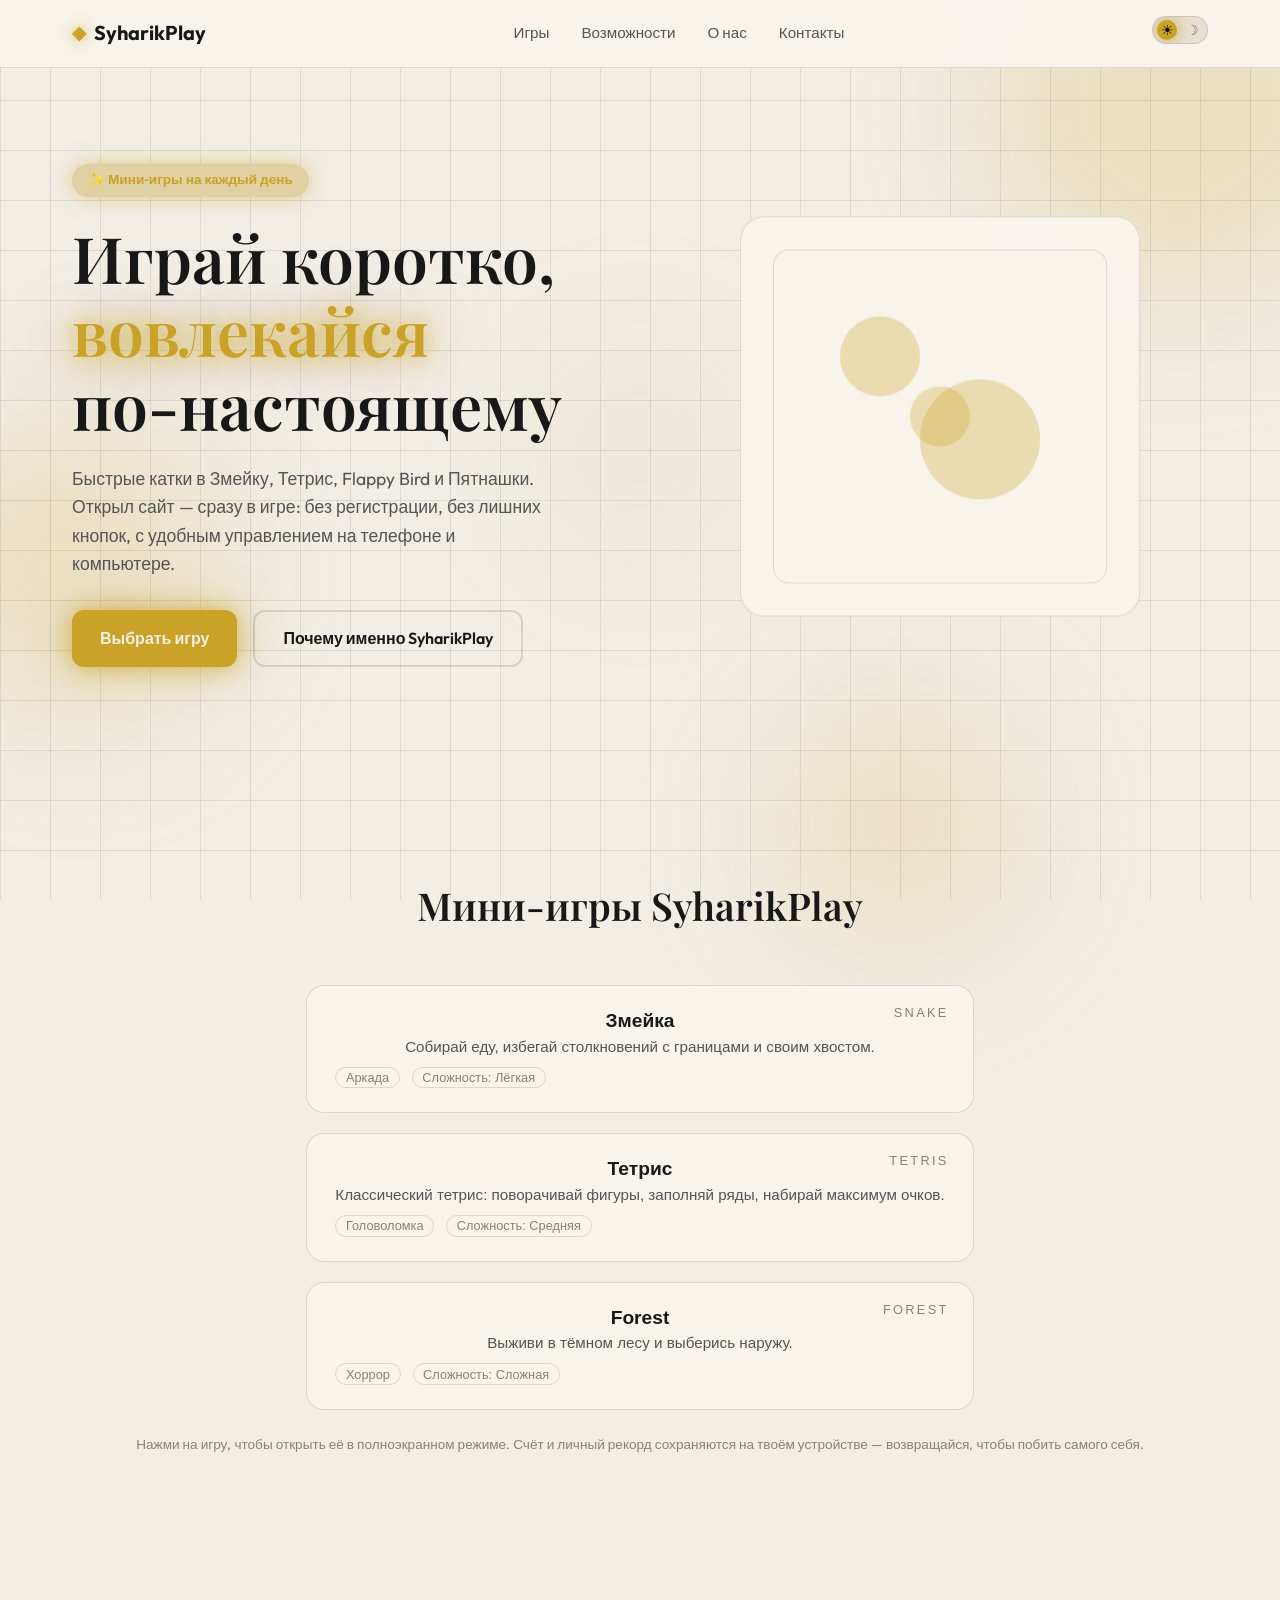
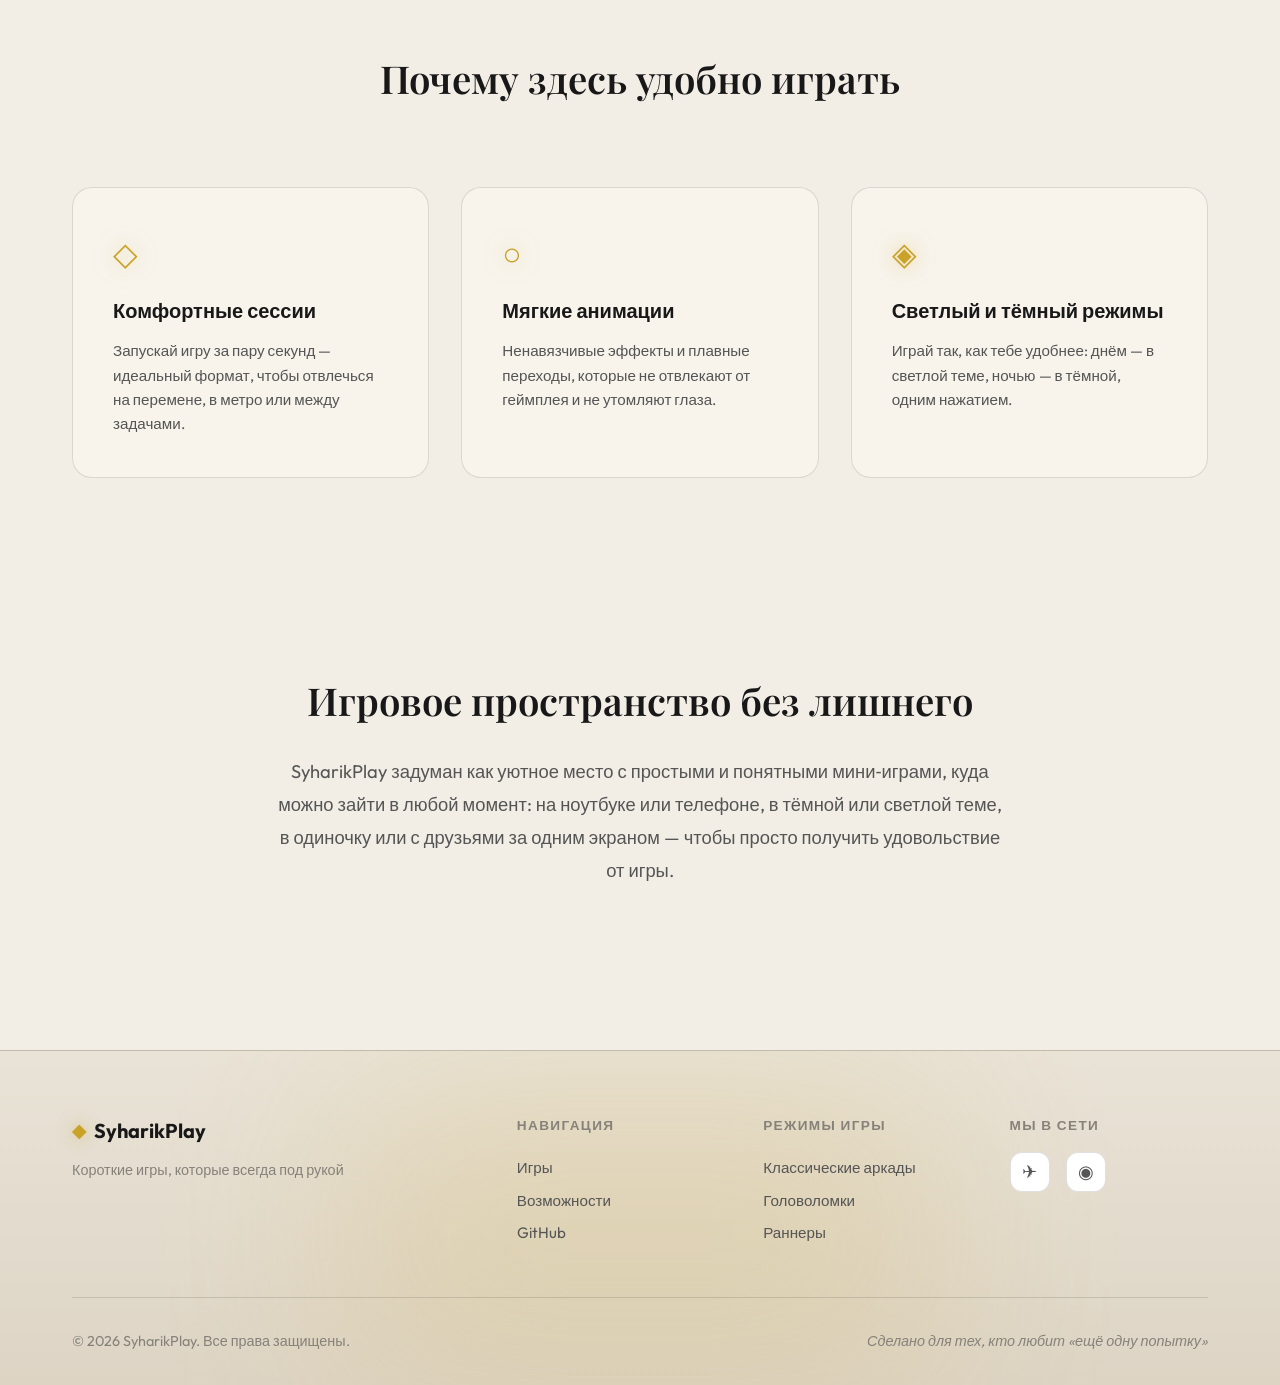
==== commit 59a80d65: "Add files via upload add new horror game "Forest"" ====
--- a/index.html
+++ b/index.html
@@ -1,186 +1,186 @@
-<!DOCTYPE html>
-<html lang="ru">
-<head>
-  <meta charset="UTF-8">
-  <meta name="viewport" content="width=device-width, initial-scale=1.0, viewport-fit=cover">
-  <title>SyharikPlay — играй, соревнуйся, побеждай</title>
-  <link rel="preconnect" href="https://fonts.googleapis.com">
-  <link rel="preconnect" href="https://fonts.gstatic.com" crossorigin>
-  <link href="https://fonts.googleapis.com/css2?family=Outfit:wght@300;400;500;600;700&family=Playfair+Display:ital,wght@0,400;0,600;1,400&display=swap" rel="stylesheet">
-  <link rel="stylesheet" href="styles.css">
-  <link rel="icon" type="image/x-icon" href="favicon.ico">
-</head>
-<body>
-  <!-- Фоновые светящиеся элементы -->
-  <div class="glow-orb-wrap" data-orb="1"><div class="glow-orb glow-orb-1"></div></div>
-  <div class="glow-orb-wrap" data-orb="2"><div class="glow-orb glow-orb-2"></div></div>
-  <div class="glow-orb-wrap" data-orb="3"><div class="glow-orb glow-orb-3"></div></div>
-  <div class="glow-orb-wrap" data-orb="4"><div class="glow-orb glow-orb-4"></div></div>
-  <div class="grid-pattern" id="gridPattern"></div>
-  <div class="click-ripples" id="clickRipples"></div>
-
-  <!-- Шапка -->
-  <header class="header">
-    <div class="header-inner">
-      <a href="#" class="logo">
-        <span class="logo-icon">◆</span>
-        <span class="logo-text">SyharikPlay</span>
-      </a>
-
-      <div class="nav-overlay" id="navOverlay" aria-hidden="true"></div>
-      <button class="nav-toggle" id="navToggle" aria-label="Меню" aria-expanded="false">
-        <span class="nav-toggle-bar"></span>
-        <span class="nav-toggle-bar"></span>
-        <span class="nav-toggle-bar"></span>
-      </button>
-
-      <nav class="nav" id="nav">
-        <a href="#games" class="nav-link">Игры</a>
-        <a href="#features" class="nav-link">Возможности</a>
-        <a href="#about" class="nav-link">О нас</a>
-        <a href="#contact" class="nav-link">Контакты</a>
-      </nav>
-
-      <div class="header-actions">
-        <button class="theme-toggle" id="themeToggle" aria-label="Переключить тему">
-          <span class="theme-icon theme-icon-sun">☀</span>
-          <span class="theme-icon theme-icon-moon">☽</span>
-          <span class="theme-toggle-track"></span>
-        </button>
-      </div>
-    </div>
-  </header>
-
-  <!-- Основной контент -->
-  <main>
-    <!-- Hero секция -->
-    <section class="hero">
-      <div class="hero-content">
-        <span class="hero-badge">✨ Мини‑игры на каждый день</span>
-        <h1 class="hero-title">
-          <span class="hero-title-line">Играй коротко,</span>
-          <span class="hero-title-line hero-title-accent">вовлекайся</span>
-          <span class="hero-title-line">по‑настоящему</span>
-        </h1>
-        <p class="hero-description">
-          Быстрые катки в Змейку, Тетрис, Flappy Bird и Пятнашки. 
-          Открыл сайт — сразу в игре: без регистрации, без лишних кнопок, 
-          с удобным управлением на телефоне и компьютере.
-        </p>
-        <div class="hero-actions">
-          <a href="#games" class="btn btn-primary">Выбрать игру</a>
-          <a href="#about" class="btn btn-ghost">Почему именно SyharikPlay</a>
-        </div>
-      </div>
-      <div class="hero-visual">
-        <div class="glow-card hero-card">
-          <div class="hero-card-inner">
-            <div class="floating-shape shape-1"></div>
-            <div class="floating-shape shape-2"></div>
-            <div class="floating-shape shape-3"></div>
-          </div>
-        </div>
-      </div>
-    </section>
-
-    <!-- Секция игр -->
-    <section class="games" id="games">
-      <h2 class="section-title">Мини‑игры SyharikPlay</h2>
-
-      <div class="games-layout">
-        <div class="games-list" id="gamesList">
-          <!-- Карточки игр создаются из JS, чтобы их было проще конфигурировать -->
-        </div>
-      </div>
-
-      <p class="games-hint games-hint-center">
-        Нажми на игру, чтобы открыть её в полноэкранном режиме. 
-        Счёт и личный рекорд сохраняются на твоём устройстве — возвращайся, чтобы побить самого себя.
-      </p>
-    </section>
-
-    <!-- Секция возможностей -->
-    <section class="features" id="features">
-      <h2 class="section-title">Почему здесь удобно играть</h2>
-      <div class="features-grid">
-        <article class="feature-card glow-card">
-          <div class="feature-icon">◇</div>
-          <h3>Комфортные сессии</h3>
-          <p>Запускай игру за пару секунд — идеальный формат, чтобы отвлечься на перемене, в метро или между задачами.</p>
-        </article>
-        <article class="feature-card glow-card">
-          <div class="feature-icon">○</div>
-          <h3>Мягкие анимации</h3>
-          <p>Ненавязчивые эффекты и плавные переходы, которые не отвлекают от геймплея и не утомляют глаза.</p>
-        </article>
-        <article class="feature-card glow-card">
-          <div class="feature-icon">◈</div>
-          <h3>Светлый и тёмный режимы</h3>
-          <p>Играй так, как тебе удобнее: днём — в светлой теме, ночью — в тёмной, одним нажатием.</p>
-        </article>
-      </div>
-    </section>
-
-    <!-- О нас -->
-    <section class="about" id="about">
-      <div class="about-content">
-        <h2 class="section-title">Игровое пространство без лишнего</h2>
-        <p class="about-text">
-          SyharikPlay задуман как уютное место с простыми и понятными мини‑играми, 
-          куда можно зайти в любой момент: на ноутбуке или телефоне, в тёмной или светлой теме, 
-          в одиночку или с друзьями за одним экраном — чтобы просто получить удовольствие от игры.
-        </p>
-      </div>
-    </section>
-  </main>
-
-  <!-- Футер -->
-  <footer class="footer" id="contact">
-    <div class="footer-glow"></div>
-    <div class="footer-inner">
-      <div class="footer-grid">
-        <div class="footer-brand">
-          <a href="#" class="footer-logo">
-            <span class="logo-icon">◆</span>
-            SyharikPlay
-          </a>
-          <p class="footer-tagline">Короткие игры, которые всегда под рукой</p>
-        </div>
-
-        <div class="footer-links">
-          <h4>Навигация</h4>
-          <a href="#games">Игры</a>
-          <a href="#features">Возможности</a>
-          <a href="https://github.com/Syharik3316/SyharikPlay">GitHub</a>
-        </div>
-
-        <div class="footer-links">
-          <h4>Режимы игры</h4>
-          <a href="#games">Классические аркады</a>
-          <a href="#games">Головоломки</a>
-          <a href="#games">Раннеры</a>
-        </div>
-
-        <div class="footer-social">
-          <h4>Мы в сети</h4>
-          <div class="social-links">
-            <a href="https://t.me/Syharik3316" class="social-link" aria-label="Telegram">✈</a>
-            <a href="https://syharik.ru" class="social-link" aria-label="Syharik">◉</a>
-          </div>
-        </div>
-      </div>
-
-      <div class="footer-bottom">
-        <p>© 2026 SyharikPlay. Все права защищены.</p>
-        <p class="footer-made">Сделано для тех, кто любит «ещё одну попытку»</p>
-      </div>
-    </div>
-  </footer>
-
-  <script src="snake.js"></script>
-  <script src="tetris.js"></script>
-  <script src="flappy-bird.js"></script>
-  <script src="fifteen.js"></script>
-  <script src="script.js"></script>
-</body>
-</html>
+<!DOCTYPE html>
+<html lang="ru">
+<head>
+  <meta charset="UTF-8">
+  <meta name="viewport" content="width=device-width, initial-scale=1.0, viewport-fit=cover">
+  <title>SyharikPlay — играй, соревнуйся, побеждай</title>
+  <link rel="preconnect" href="https://fonts.googleapis.com">
+  <link rel="preconnect" href="https://fonts.gstatic.com" crossorigin>
+  <link href="https://fonts.googleapis.com/css2?family=Outfit:wght@300;400;500;600;700&family=Playfair+Display:ital,wght@0,400;0,600;1,400&display=swap" rel="stylesheet">
+  <link rel="stylesheet" href="styles.css">
+  <link rel="icon" type="image/x-icon" href="favicon.ico">
+</head>
+<body>
+  <!-- Фоновые светящиеся элементы -->
+  <div class="glow-orb-wrap" data-orb="1"><div class="glow-orb glow-orb-1"></div></div>
+  <div class="glow-orb-wrap" data-orb="2"><div class="glow-orb glow-orb-2"></div></div>
+  <div class="glow-orb-wrap" data-orb="3"><div class="glow-orb glow-orb-3"></div></div>
+  <div class="glow-orb-wrap" data-orb="4"><div class="glow-orb glow-orb-4"></div></div>
+  <div class="grid-pattern" id="gridPattern"></div>
+  <div class="click-ripples" id="clickRipples"></div>
+
+  <!-- Шапка -->
+  <header class="header">
+    <div class="header-inner">
+      <a href="#" class="logo">
+        <span class="logo-icon">◆</span>
+        <span class="logo-text">SyharikPlay</span>
+      </a>
+
+      <div class="nav-overlay" id="navOverlay" aria-hidden="true"></div>
+      <button class="nav-toggle" id="navToggle" aria-label="Меню" aria-expanded="false">
+        <span class="nav-toggle-bar"></span>
+        <span class="nav-toggle-bar"></span>
+        <span class="nav-toggle-bar"></span>
+      </button>
+
+      <nav class="nav" id="nav">
+        <a href="#games" class="nav-link">Игры</a>
+        <a href="#features" class="nav-link">Возможности</a>
+        <a href="#about" class="nav-link">О нас</a>
+        <a href="#contact" class="nav-link">Контакты</a>
+      </nav>
+
+      <div class="header-actions">
+        <button class="theme-toggle" id="themeToggle" aria-label="Переключить тему">
+          <span class="theme-icon theme-icon-sun">☀</span>
+          <span class="theme-icon theme-icon-moon">☽</span>
+          <span class="theme-toggle-track"></span>
+        </button>
+      </div>
+    </div>
+  </header>
+
+  <!-- Основной контент -->
+  <main>
+    <!-- Hero секция -->
+    <section class="hero">
+      <div class="hero-content">
+        <span class="hero-badge">✨ Мини‑игры на каждый день</span>
+        <h1 class="hero-title">
+          <span class="hero-title-line">Играй коротко,</span>
+          <span class="hero-title-line hero-title-accent">вовлекайся</span>
+          <span class="hero-title-line">по‑настоящему</span>
+        </h1>
+        <p class="hero-description">
+          Быстрые катки в Змейку, Тетрис, Flappy Bird и Пятнашки. 
+          Открыл сайт — сразу в игре: без регистрации, без лишних кнопок, 
+          с удобным управлением на телефоне и компьютере.
+        </p>
+        <div class="hero-actions">
+          <a href="#games" class="btn btn-primary">Выбрать игру</a>
+          <a href="#about" class="btn btn-ghost">Почему именно SyharikPlay</a>
+        </div>
+      </div>
+      <div class="hero-visual">
+        <div class="glow-card hero-card">
+          <div class="hero-card-inner">
+            <div class="floating-shape shape-1"></div>
+            <div class="floating-shape shape-2"></div>
+            <div class="floating-shape shape-3"></div>
+          </div>
+        </div>
+      </div>
+    </section>
+
+    <!-- Секция игр -->
+    <section class="games" id="games">
+      <h2 class="section-title">Мини‑игры SyharikPlay</h2>
+
+      <div class="games-layout">
+        <div class="games-list" id="gamesList">
+          <!-- Карточки игр создаются из JS, чтобы их было проще конфигурировать -->
+        </div>
+      </div>
+
+      <p class="games-hint games-hint-center">
+        Нажми на игру, чтобы открыть её в полноэкранном режиме. 
+        Счёт и личный рекорд сохраняются на твоём устройстве — возвращайся, чтобы побить самого себя.
+      </p>
+    </section>
+
+    <!-- Секция возможностей -->
+    <section class="features" id="features">
+      <h2 class="section-title">Почему здесь удобно играть</h2>
+      <div class="features-grid">
+        <article class="feature-card glow-card">
+          <div class="feature-icon">◇</div>
+          <h3>Комфортные сессии</h3>
+          <p>Запускай игру за пару секунд — идеальный формат, чтобы отвлечься на перемене, в метро или между задачами.</p>
+        </article>
+        <article class="feature-card glow-card">
+          <div class="feature-icon">○</div>
+          <h3>Мягкие анимации</h3>
+          <p>Ненавязчивые эффекты и плавные переходы, которые не отвлекают от геймплея и не утомляют глаза.</p>
+        </article>
+        <article class="feature-card glow-card">
+          <div class="feature-icon">◈</div>
+          <h3>Светлый и тёмный режимы</h3>
+          <p>Играй так, как тебе удобнее: днём — в светлой теме, ночью — в тёмной, одним нажатием.</p>
+        </article>
+      </div>
+    </section>
+
+    <!-- О нас -->
+    <section class="about" id="about">
+      <div class="about-content">
+        <h2 class="section-title">Игровое пространство без лишнего</h2>
+        <p class="about-text">
+          SyharikPlay задуман как уютное место с простыми и понятными мини‑играми, 
+          куда можно зайти в любой момент: на ноутбуке или телефоне, в тёмной или светлой теме, 
+          в одиночку или с друзьями за одним экраном — чтобы просто получить удовольствие от игры.
+        </p>
+      </div>
+    </section>
+  </main>
+
+  <!-- Футер -->
+  <footer class="footer" id="contact">
+    <div class="footer-glow"></div>
+    <div class="footer-inner">
+      <div class="footer-grid">
+        <div class="footer-brand">
+          <a href="#" class="footer-logo">
+            <span class="logo-icon">◆</span>
+            SyharikPlay
+          </a>
+          <p class="footer-tagline">Короткие игры, которые всегда под рукой</p>
+        </div>
+
+        <div class="footer-links">
+          <h4>Навигация</h4>
+          <a href="#games">Игры</a>
+          <a href="#features">Возможности</a>
+          <a href="https://github.com/Syharik3316/SyharikPlay">GitHub</a>
+        </div>
+
+        <div class="footer-links">
+          <h4>Режимы игры</h4>
+          <a href="#games">Классические аркады</a>
+          <a href="#games">Головоломки</a>
+          <a href="#games">Раннеры</a>
+        </div>
+
+        <div class="footer-social">
+          <h4>Мы в сети</h4>
+          <div class="social-links">
+            <a href="https://t.me/Syharik3316" class="social-link" aria-label="Telegram">✈</a>
+            <a href="https://syharik.ru" class="social-link" aria-label="Syharik">◉</a>
+          </div>
+        </div>
+      </div>
+
+      <div class="footer-bottom">
+        <p>© 2026 SyharikPlay. Все права защищены.</p>
+        <p class="footer-made">Сделано для тех, кто любит «ещё одну попытку»</p>
+      </div>
+    </div>
+  </footer>
+
+  <script src="snake.js"></script>
+  <script src="tetris.js"></script>
+  <script src="flappy-bird.js"></script>
+  <script src="fifteen.js"></script>
+  <script src="script.js"></script>
+</body>
+</html>
--- a/styles.css
+++ b/styles.css
@@ -1,1496 +1,1496 @@
-/* ═══════════════════════════════════════════════════════════════
-   FrontVisual — Светлая и тёмная темы с эффектами свечения
-   ═══════════════════════════════════════════════════════════════ */
-
-:root {
-  /* Светлая тема (по умолчанию) — чуть темнее и теплее */
-  --bg-primary: #f2eee6;
-  --bg-secondary: #e7e0d3;
-  --bg-elevated: #ffffff;
-  --bg-card: rgba(248, 244, 237, 0.96);
-  --text-primary: #181818;
-  --text-secondary: #555555;
-  --text-muted: #86827a;
-  --accent: #c9a227;
-  --accent-soft: #e0d0a2;
-  --accent-glow: rgba(201, 162, 39, 0.5);
-  --border: rgba(0, 0, 0, 0.12);
-  --shadow: rgba(0, 0, 0, 0.08);
-  --footer-bg: linear-gradient(180deg, #e9e3d7 0%, #ddd4c4 100%);
-}
-
-[data-theme="dark"] {
-  --bg-primary: #0d0d0f;
-  --bg-secondary: #141417;
-  --bg-elevated: #1a1a1e;
-  --bg-card: rgba(26, 26, 30, 0.9);
-  --text-primary: #f5f5f5;
-  --text-secondary: #b0b0b5;
-  --text-muted: #6e6e75;
-  --accent: #e8c547;
-  --accent-soft: #3d3520;
-  --accent-glow: rgba(232, 197, 71, 0.5);
-  --border: rgba(255, 255, 255, 0.06);
-  --shadow: rgba(0, 0, 0, 0.3);
-  --footer-bg: linear-gradient(180deg, #0f0f11 0%, #080809 100%);
-}
-
-/* Сброс и базовые стили */
-*, *::before, *::after { box-sizing: border-box; margin: 0; padding: 0; }
-
-html {
-  scroll-behavior: smooth;
-}
-
-body {
-  font-family: 'Outfit', -apple-system, sans-serif;
-  background: var(--bg-primary);
-  color: var(--text-primary);
-  line-height: 1.6;
-  min-height: 100vh;
-  min-height: 100dvh;
-  transition: background 0.5s ease, color 0.5s ease;
-  padding: env(safe-area-inset-top) env(safe-area-inset-right) env(safe-area-inset-bottom) env(safe-area-inset-left);
-}
-
-html,
-body {
-  overflow-x: hidden;
-}
-
-/* Блокировка скролла страницы, когда открыто мобильное меню */
-html.nav-locked,
-html.nav-locked body {
-  overflow: hidden;
-  overscroll-behavior: contain;
-}
-
-/* Сетка на фоне */
-.grid-pattern {
-  position: fixed;
-  inset: 0;
-  background-image: 
-    linear-gradient(var(--border) 1px, transparent 1px),
-    linear-gradient(90deg, var(--border) 1px, transparent 1px);
-  background-size: 50px 50px;
-  pointer-events: none;
-  opacity: 0.7;
-  z-index: 0;
-  transition: transform 0.1s ease-out;
-}
-
-/* Контейнер для клик-всплесков */
-.click-ripples {
-  position: fixed;
-  inset: 0;
-  pointer-events: none;
-  z-index: 0;
-  overflow: hidden;
-}
-
-.click-ripple {
-  position: absolute;
-  width: 6px;
-  height: 8px;
-  margin-left: -3px;
-  margin-top: -4px;
-  border-radius: 45% 55% 52% 48% / 48% 52% 48% 52%;
-  background: rgba(201, 162, 39, 0.12);
-  box-shadow: 0 0 30px rgba(201, 162, 39, 0.08);
-  animation: rippleExpand 0.9s ease-out forwards;
-}
-
-[data-theme="dark"] .click-ripple {
-  background: rgba(232, 197, 71, 0.08);
-  box-shadow: 0 0 40px rgba(232, 197, 71, 0.06);
-}
-
-@keyframes rippleExpand {
-  0% {
-    transform: scale(1);
-    opacity: 0.6;
-  }
-  100% {
-    transform: scale(60) scaleX(1.4);
-    opacity: 0;
-  }
-}
-
-/* Обёртки орбов для параллакса */
-.glow-orb-wrap {
-  position: fixed;
-  pointer-events: none;
-  z-index: 0;
-  transition: transform 0.15s ease-out;
-  will-change: transform;
-}
-
-.glow-orb-wrap:nth-child(1) { top: -100px; right: -100px; }
-.glow-orb-wrap:nth-child(2) { bottom: 20%; left: -80px; }
-.glow-orb-wrap:nth-child(3) { top: 50%; left: 50%; width: 200px; height: 200px; margin: -100px 0 0 -100px; }
-.glow-orb-wrap:nth-child(4) { bottom: -50px; right: 20%; }
-
-/* Светящиеся орбы на фоне */
-.glow-orb {
-  position: absolute;
-  border-radius: 50%;
-  filter: blur(80px);
-  opacity: 0.4;
-  pointer-events: none;
-  z-index: 0;
-  animation: orbFloat 20s ease-in-out infinite;
-  transition: transform 0.15s ease-out, opacity 0.4s ease, filter 0.4s ease;
-}
-
-.glow-orb.orb-click-pulse {
-  animation: orbFloat 20s ease-in-out infinite, orbClickPulse 0.6s ease-out;
-}
-
-@keyframes orbClickPulse {
-  0% { opacity: 0.4; filter: blur(80px); }
-  30% { opacity: 0.7; filter: blur(100px); }
-  100% { opacity: 0.4; filter: blur(80px); }
-}
-
-.glow-orb-1 {
-  width: 400px; height: 400px;
-  background: var(--accent-glow);
-  animation-delay: 0s;
-}
-
-.glow-orb-2 {
-  width: 300px; height: 300px;
-  background: var(--accent-glow);
-  animation-delay: -7s;
-}
-
-.glow-orb-3 {
-  width: 200px; height: 200px;
-  background: var(--accent-glow);
-  left: 0; top: 0;
-  animation-delay: -14s;
-  opacity: 0.2;
-}
-
-.glow-orb-4 {
-  width: 250px; height: 250px;
-  background: var(--accent-glow);
-  animation-delay: -3s;
-}
-
-/* Позиционирование орбов внутри обёрток */
-.glow-orb-wrap .glow-orb {
-  position: absolute;
-}
-
-.glow-orb-wrap:nth-child(1) .glow-orb { top: 0; right: 0; }
-.glow-orb-wrap:nth-child(2) .glow-orb { bottom: 0; left: 0; }
-.glow-orb-wrap:nth-child(3) .glow-orb { top: 0; left: 0; }
-.glow-orb-wrap:nth-child(4) .glow-orb { bottom: 0; right: 0; }
-
-@keyframes orbFloat {
-  0%, 100% { transform: translate(0, 0) scale(1); }
-  33% { transform: translate(30px, -30px) scale(1.05); }
-  66% { transform: translate(-20px, 20px) scale(0.95); }
-}
-
-/* ═══════════════════════════════════════════════════════════════
-   ШАПКА
-   ═══════════════════════════════════════════════════════════════ */
-
-.header {
-  position: sticky;
-  top: 0;
-  z-index: 100;
-  background: var(--bg-card);
-  backdrop-filter: blur(20px);
-  -webkit-backdrop-filter: blur(20px);
-  border-bottom: 1px solid var(--border);
-  transition: all 0.4s ease;
-}
-
-.header-inner {
-  max-width: 1200px;
-  margin: 0 auto;
-  padding: 1rem 2rem;
-  display: flex;
-  align-items: center;
-  justify-content: space-between;
-  gap: 2rem;
-}
-
-.logo {
-  display: flex;
-  align-items: center;
-  gap: 0.5rem;
-  text-decoration: none;
-  color: var(--text-primary);
-  font-weight: 700;
-  font-size: 1.25rem;
-  transition: transform 0.3s ease;
-}
-
-.logo:hover { transform: scale(1.02); }
-
-.logo-icon {
-  color: var(--accent);
-  font-size: 1.1rem;
-  text-shadow: 
-    0 0 10px var(--accent-glow),
-    0 0 20px var(--accent-glow);
-  animation: iconPulse 3s ease-in-out infinite;
-}
-
-@keyframes iconPulse {
-  0%, 100% { opacity: 1; }
-  50% { opacity: 0.8; }
-}
-
-.nav-overlay {
-  display: none;
-  position: fixed;
-  inset: 0;
-  background: rgba(0, 0, 0, 0.35);
-  backdrop-filter: blur(4px);
-  -webkit-backdrop-filter: blur(4px);
-  z-index: 104;
-  opacity: 0;
-  transition: opacity 0.3s ease;
-}
-
-@media (max-width: 768px) {
-  .nav-overlay {
-    display: block;
-    pointer-events: none;
-  }
-
-  .nav-overlay[aria-hidden="false"] {
-    pointer-events: auto;
-    opacity: 1;
-  }
-}
-
-.nav-toggle {
-  display: none;
-  flex-direction: column;
-  justify-content: center;
-  gap: 6px;
-  width: 44px;
-  height: 44px;
-  padding: 0;
-  background: transparent;
-  border: none;
-  cursor: pointer;
-  z-index: 110;
-  transition: transform 0.3s ease;
-}
-
-.nav-toggle-bar {
-  display: block;
-  width: 22px;
-  height: 2px;
-  background: var(--text-primary);
-  border-radius: 2px;
-  transition: all 0.3s ease;
-}
-
-.nav-toggle[aria-expanded="true"] .nav-toggle-bar:nth-child(1) {
-  transform: translateY(8px) rotate(45deg);
-}
-
-.nav-toggle[aria-expanded="true"] .nav-toggle-bar:nth-child(2) {
-  opacity: 0;
-}
-
-.nav-toggle[aria-expanded="true"] .nav-toggle-bar:nth-child(3) {
-  transform: translateY(-8px) rotate(-45deg);
-}
-
-.nav {
-  display: flex;
-  gap: 2rem;
-}
-
-.nav-link {
-  color: var(--text-secondary);
-  text-decoration: none;
-  font-weight: 500;
-  font-size: 0.95rem;
-  position: relative;
-  padding: 0.25rem 0;
-  transition: color 0.3s ease;
-}
-
-.nav-link::after {
-  content: '';
-  position: absolute;
-  bottom: 0; left: 0;
-  width: 0;
-  height: 2px;
-  background: var(--accent);
-  transition: width 0.3s ease;
-}
-
-.nav-link:hover {
-  color: var(--text-primary);
-}
-
-.nav-link:hover::after { width: 100%; }
-
-/* Кнопка переключения темы */
-.theme-toggle {
-  position: relative;
-  width: 56px;
-  height: 28px;
-  background: var(--bg-secondary);
-  border: 1px solid var(--border);
-  border-radius: 14px;
-  cursor: pointer;
-  overflow: hidden;
-  transition: all 0.4s ease;
-}
-
-.theme-toggle:hover {
-  box-shadow: 
-    0 0 15px var(--accent-glow),
-    0 0 30px var(--accent-glow);
-}
-
-.theme-toggle .theme-icon {
-  position: absolute;
-  top: 50%;
-  transform: translateY(-50%);
-  font-size: 0.9rem;
-  z-index: 2;
-  transition: opacity 0.3s ease;
-}
-
-.theme-icon-sun {
-  left: 8px;
-  opacity: 1;
-}
-
-.theme-icon-moon {
-  right: 8px;
-  opacity: 0.5;
-}
-
-[data-theme="dark"] .theme-icon-sun {
-  opacity: 0.5;
-}
-
-[data-theme="dark"] .theme-icon-moon {
-  opacity: 1;
-}
-
-.theme-toggle-track {
-  position: absolute;
-  top: 50%;
-  left: 4px;
-  width: 20px;
-  height: 20px;
-  margin-top: -10px;
-  background: var(--accent);
-  border-radius: 50%;
-  transition: transform 0.4s cubic-bezier(0.4, 0, 0.2, 1);
-  box-shadow: 
-    0 0 10px var(--accent-glow),
-    0 0 20px var(--accent-glow);
-}
-
-[data-theme="dark"] .theme-toggle-track {
-  transform: translateX(28px);
-}
-
-/* ═══════════════════════════════════════════════════════════════
-   HERO
-   ═══════════════════════════════════════════════════════════════ */
-
-main {
-  position: relative;
-  z-index: 1;
-}
-
-.hero {
-  max-width: 1200px;
-  margin: 0 auto;
-  padding: 6rem 2rem 8rem;
-  display: grid;
-  grid-template-columns: 1fr 1fr;
-  gap: 4rem;
-  align-items: center;
-}
-
-@media (max-width: 900px) {
-  .hero {
-    grid-template-columns: 1fr;
-    text-align: center;
-  }
-}
-
-.hero-badge {
-  display: inline-block;
-  padding: 0.35rem 1rem;
-  background: var(--accent-soft);
-  color: var(--accent);
-  font-size: 0.85rem;
-  font-weight: 600;
-  border-radius: 100px;
-  margin-bottom: 1.5rem;
-  animation: fadeInUp 0.8s ease forwards;
-  box-shadow: 0 0 20px var(--accent-glow);
-}
-
-.hero-title {
-  font-family: 'Playfair Display', serif;
-  font-size: clamp(2.5rem, 5vw, 4rem);
-  font-weight: 600;
-  line-height: 1.15;
-  margin-bottom: 1.5rem;
-}
-
-.hero-title-line {
-  display: block;
-  opacity: 0;
-  animation: fadeInUp 0.8s ease forwards;
-}
-
-.hero-title-line:nth-child(1) { animation-delay: 0.1s; }
-.hero-title-line:nth-child(2) { animation-delay: 0.25s; }
-.hero-title-line:nth-child(3) { animation-delay: 0.4s; }
-
-.hero-title-accent {
-  color: var(--accent);
-  text-shadow: 
-    0 0 20px var(--accent-glow),
-    0 0 40px var(--accent-glow),
-    0 0 60px var(--accent-glow);
-}
-
-.hero-description {
-  color: var(--text-secondary);
-  font-size: 1.1rem;
-  max-width: 480px;
-  margin-bottom: 2rem;
-  opacity: 0;
-  animation: fadeInUp 0.8s ease 0.5s forwards;
-}
-
-.hero-actions {
-  display: flex;
-  gap: 1rem;
-  flex-wrap: wrap;
-  opacity: 0;
-  animation: fadeInUp 0.8s ease 0.65s forwards;
-}
-
-@keyframes fadeInUp {
-  from {
-    opacity: 0;
-    transform: translateY(20px);
-  }
-  to {
-    opacity: 1;
-    transform: translateY(0);
-  }
-}
-
-/* Кнопки */
-.btn {
-  display: inline-flex;
-  align-items: center;
-  justify-content: center;
-  padding: 0.875rem 1.75rem;
-  font-family: inherit;
-  font-size: 1rem;
-  font-weight: 600;
-  text-decoration: none;
-  border-radius: 12px;
-  cursor: pointer;
-  transition: all 0.3s ease;
-}
-
-.btn-primary {
-  background: var(--accent);
-  color: var(--bg-primary);
-  border: none;
-  box-shadow: 
-    0 0 20px var(--accent-glow),
-    0 0 40px var(--accent-glow);
-}
-
-.btn-primary:hover {
-  transform: translateY(-2px);
-  box-shadow: 
-    0 0 30px var(--accent-glow),
-    0 0 60px var(--accent-glow);
-}
-
-.btn-ghost {
-  background: transparent;
-  color: var(--text-primary);
-  border: 2px solid var(--border);
-}
-
-.btn-ghost:hover {
-  border-color: var(--accent);
-  color: var(--accent);
-  box-shadow: 0 0 20px var(--accent-glow);
-}
-
-/* Hero визуал с карточкой */
-.hero-visual {
-  display: flex;
-  justify-content: center;
-  align-items: center;
-}
-
-.hero-card {
-  width: 100%;
-  max-width: 400px;
-  aspect-ratio: 1;
-  border-radius: 24px;
-  padding: 2rem;
-  position: relative;
-  overflow: hidden;
-  animation: cardGlow 4s ease-in-out infinite;
-}
-
-@keyframes cardGlow {
-  0%, 100% { 
-    box-shadow: 
-      0 0 30px var(--accent-glow),
-      0 0 60px var(--accent-glow),
-      inset 0 0 60px rgba(255,255,255,0.03);
-  }
-  50% { 
-    box-shadow: 
-      0 0 50px var(--accent-glow),
-      0 0 90px var(--accent-glow),
-      inset 0 0 80px rgba(255,255,255,0.05);
-  }
-}
-
-.hero-card-inner {
-  width: 100%;
-  height: 100%;
-  background: var(--bg-card);
-  border-radius: 16px;
-  position: relative;
-  border: 1px solid var(--border);
-}
-
-.floating-shape {
-  position: absolute;
-  border-radius: 50%;
-  background: var(--accent);
-  opacity: 0.3;
-  animation: shapeFloat 6s ease-in-out infinite;
-}
-
-.shape-1 {
-  width: 80px; height: 80px;
-  top: 20%; left: 20%;
-  animation-delay: 0s;
-}
-
-.shape-2 {
-  width: 120px; height: 120px;
-  bottom: 25%; right: 20%;
-  animation-delay: -2s;
-}
-
-.shape-3 {
-  width: 60px; height: 60px;
-  top: 50%; left: 50%;
-  transform: translate(-50%, -50%);
-  animation-delay: -4s;
-}
-
-@keyframes shapeFloat {
-  0%, 100% { transform: translate(0, 0); }
-  25% { transform: translate(15px, -15px); }
-  50% { transform: translate(-10px, 10px); }
-  75% { transform: translate(10px, 10px); }
-}
-
-/* Светящиеся карточки (общий класс) */
-.glow-card {
-  background: var(--bg-card);
-  border: 1px solid var(--border);
-  backdrop-filter: blur(10px);
-  transition: 
-    transform 0.3s ease,
-    box-shadow 0.4s ease,
-    border-color 0.4s ease;
-}
-
-.glow-card:hover {
-  transform: translateY(-4px);
-}
-
-.glow-card:active {
-  transition-duration: 0.5s;
-}
-
-/* Управляем именно появлением свечения через анимацию с задержкой */
-.glow-card {
-  /* стартовое состояние — без заметного свечения */
-  box-shadow:
-    0 0 0 var(--accent-glow),
-    0 0 0 var(--accent-glow);
-}
-
-.glow-card:hover {
-  animation: glowFadeIn 0.15s ease-out forwards 0.15s;
-}
-
-.glow-card:not(:hover) {
-  animation: none;
-}
-
-@keyframes glowFadeIn {
-  0% {
-    box-shadow:
-      0 0 0 var(--accent-glow),
-      0 0 0 var(--accent-glow);
-    border-color: var(--border);
-  }
-  100% {
-    box-shadow:
-      0 0 30px var(--accent-glow),
-      0 0 60px var(--accent-glow);
-    border-color: var(--accent);
-  }
-}
-
-/* ═══════════════════════════════════════════════════════════════
-   СЕКЦИЯ ИГР
-   ═══════════════════════════════════════════════════════════════ */
-
-.games {
-  max-width: 1200px;
-  margin: 0 auto;
-  padding: 5rem 2rem 6rem;
-}
-
-.section-title {
-  font-family: 'Playfair Display', serif;
-  font-size: clamp(1.75rem, 3vw, 2.5rem);
-  font-weight: 600;
-  text-align: center;
-  margin-bottom: 3rem;
-}
-
-.games-layout {
-  display: flex;
-  justify-content: center;
-}
-
-.games-list {
-  display: flex;
-  flex-direction: column;
-  gap: 1.25rem;
-}
-
-.game-card {
-  padding: 1.5rem 1.75rem;
-  border-radius: 18px;
-  cursor: pointer;
-  position: relative;
-  overflow: hidden;
-  color: var(--text-primary);
-}
-
-.game-card::before {
-  content: attr(data-shortcode);
-  position: absolute;
-  top: 1.2rem;
-  right: 1.5rem;
-  font-size: 0.8rem;
-  text-transform: uppercase;
-  letter-spacing: 0.18em;
-  color: var(--text-muted);
-}
-
-.game-card-title {
-  font-size: 1.2rem;
-  font-weight: 600;
-  margin-bottom: 0.35rem;
-  color: var(--text-primary);
-}
-
-.game-card-desc {
-  color: var(--text-secondary);
-  font-size: 0.95rem;
-  margin-bottom: 0.75rem;
-}
-
-.game-card-meta {
-  display: flex;
-  gap: 0.75rem;
-  flex-wrap: wrap;
-  font-size: 0.8rem;
-  color: var(--text-muted);
-}
-
-.game-card-tag {
-  padding: 0.15rem 0.6rem;
-  border-radius: 999px;
-  border: 1px solid var(--border);
-}
-
-.game-card-active {
-  border-color: var(--accent);
-  box-shadow:
-    0 0 25px var(--accent-glow),
-    0 0 50px var(--accent-glow);
-}
-
-.games-playarea {
-  border-radius: 24px;
-  padding: 1.75rem 1.75rem 1.5rem;
-  display: flex;
-  flex-direction: column;
-  gap: 1.25rem;
-}
-
-.games-playarea-header {
-  display: flex;
-  justify-content: space-between;
-  gap: 1.5rem;
-  align-items: baseline;
-}
-
-.games-current-title {
-  font-size: 1.1rem;
-  font-weight: 600;
-}
-
-.games-current-subtitle {
-  display: block;
-  font-size: 0.9rem;
-  color: var(--text-muted);
-}
-
-.games-score {
-  display: inline-flex;
-  align-items: baseline;
-  gap: 0.4rem;
-  font-family: 'Outfit', monospace;
-}
-
-.games-score-label {
-  font-size: 0.85rem;
-  color: var(--text-muted);
-}
-
-.games-score-value {
-  font-size: 1.25rem;
-  font-weight: 600;
-}
-
-.games-canvas-wrap {
-  position: relative;
-  border-radius: 18px;
-  overflow: hidden;
-  border: 1px solid var(--border);
-  background: radial-gradient(circle at top, rgba(255,255,255,0.05), transparent 55%),
-              radial-gradient(circle at bottom, rgba(0,0,0,0.13), transparent 55%);
-}
-
-.games-canvas-wrap::after {
-  content: 'HTML5 Canvas';
-  position: absolute;
-  bottom: 0.5rem;
-  right: 0.85rem;
-  font-size: 0.7rem;
-  text-transform: uppercase;
-  letter-spacing: 0.16em;
-  color: rgba(255, 255, 255, 0.35);
-  text-shadow: 0 0 8px rgba(0, 0, 0, 0.5);
-  pointer-events: none;
-}
-
-.games-canvas-wrap canvas {
-  display: block;
-  width: 100%;
-  height: auto;
-  image-rendering: pixelated;
-}
-
-.games-controls {
-  display: flex;
-  gap: 0.75rem;
-  flex-wrap: wrap;
-}
-
-.games-hint {
-  font-size: 0.85rem;
-  color: var(--text-muted);
-}
-
-.games-hint-center {
-  text-align: center;
-  margin-top: 1.5rem;
-}
-
-/* ═══════════════════════════════════════════════════════════════
-   ПОЛНОЭКРАННАЯ СТРАНИЦА ИГРЫ
-   ═══════════════════════════════════════════════════════════════ */
-
-.game-page-main {
-  position: relative;
-  z-index: 1;
-  min-height: calc(100vh - 72px);
-  min-height: calc(100dvh - 72px);
-  display: flex;
-  align-items: center;
-  justify-content: center;
-  padding: 2.5rem 2rem 3rem;
-}
-
-.game-fullscreen {
-  width: 100%;
-  max-width: 960px;
-  display: flex;
-  flex-direction: column;
-  gap: 1.75rem;
-  text-align: center;
-}
-
-.game-fullscreen-info {
-  display: flex;
-  flex-direction: column;
-  align-items: center;
-  justify-content: center;
-  gap: 0.5rem;
-  text-align: center;
-}
-
-.game-fullscreen-title {
-  font-family: 'Playfair Display', serif;
-  font-size: clamp(1.8rem, 3vw, 2.4rem);
-  font-weight: 600;
-}
-
-.game-fullscreen-subtitle {
-  margin-top: 0.25rem;
-  font-size: 0.95rem;
-  color: var(--text-secondary);
-}
-
-.game-fullscreen-score {
-  display: inline-flex;
-  align-items: baseline;
-  gap: 0.35rem;
-  font-family: 'Outfit', monospace;
-  flex-wrap: wrap;
-  justify-content: center;
-}
-
-.games-score-sep {
-  color: var(--text-muted);
-  font-weight: 400;
-}
-
-.game-fullscreen-canvas-wrap {
-  border-radius: 24px;
-  padding: 1.25rem;
-  border: 1px solid var(--border);
-  background: radial-gradient(circle at top, rgba(255,255,255,0.05), transparent 55%),
-              radial-gradient(circle at bottom, rgba(0,0,0,0.13), transparent 55%);
-  box-shadow:
-    0 0 30px var(--accent-glow),
-    0 0 60px var(--accent-glow);
-  display: flex;
-  align-items: center;
-  justify-content: center;
-  margin: 0 auto;
-  width: 100%;
-  max-width: min(720px, 100vw - 3rem);
-}
-
-.game-fullscreen-canvas-wrap canvas {
-  display: block;
-  width: 100%;
-  height: auto;
-  max-height: min(720px, 100vh - 14rem);
-  image-rendering: pixelated;
-}
-
-.game-fullscreen-controls {
-  display: flex;
-  flex-wrap: wrap;
-  gap: 0.75rem;
-  justify-content: center;
-}
-
-@media (max-width: 900px) {
-  .games {
-    padding: 4rem 1.5rem 4.5rem;
-  }
-
-  .games-layout {
-    justify-content: stretch;
-  }
-
-  .games-list {
-    width: 100%;
-  }
-
-  .game-card {
-    padding: 1.25rem 1.4rem;
-  }
-
-  .game-page-main {
-    padding: 2rem 1.5rem 2.5rem;
-    align-items: flex-start;
-  }
-
-}
-
-@media (max-width: 600px) {
-  .game-page-main {
-    padding: 0.75rem 0.5rem 1rem;
-  }
-
-  .game-fullscreen {
-    gap: 0.75rem;
-  }
-
-  .game-fullscreen-canvas-wrap {
-    max-width: 100%;
-    padding: 0.5rem;
-  }
-
-  .game-fullscreen-canvas-wrap canvas {
-    width: 100% !important;
-    height: auto !important;
-    max-height: min(720px, 80vh, 80dvh);
-  }
-
-  .game-fullscreen-info {
-    gap: 0.25rem;
-  }
-
-  .game-fullscreen-title {
-    font-size: 1.4rem;
-  }
-
-  .game-fullscreen-subtitle,
-  .games-hint {
-    font-size: 0.8rem;
-  }
-
-  .game-fullscreen-controls .btn {
-    flex: 1 1 100%;
-    min-height: 44px;
-  }
-}
-
-/* ═══════════════════════════════════════════════════════════════
-   СЕКЦИЯ ВОЗМОЖНОСТЕЙ
-   ═══════════════════════════════════════════════════════════════ */
-
-.features {
-  max-width: 1200px;
-  margin: 0 auto;
-  padding: 6rem 2rem;
-}
-
-.features-grid {
-  display: grid;
-  grid-template-columns: repeat(3, 1fr);
-  gap: 2rem;
-}
-
-@media (max-width: 768px) {
-  .features-grid { grid-template-columns: 1fr; }
-}
-
-.feature-card {
-  padding: 2.5rem;
-  border-radius: 20px;
-}
-
-.feature-icon {
-  font-size: 2rem;
-  color: var(--accent);
-  margin-bottom: 1rem;
-  text-shadow: 0 0 20px var(--accent-glow);
-}
-
-.feature-card h3 {
-  font-size: 1.25rem;
-  margin-bottom: 0.75rem;
-}
-
-.feature-card p {
-  color: var(--text-secondary);
-  font-size: 0.95rem;
-}
-
-/* ═══════════════════════════════════════════════════════════════
-   О НАС
-   ═══════════════════════════════════════════════════════════════ */
-
-.about {
-  max-width: 800px;
-  margin: 0 auto;
-  padding: 6rem 2rem;
-  text-align: center;
-}
-
-.about .section-title {
-  margin-bottom: 1.5rem;
-}
-
-.about-text {
-  color: var(--text-secondary);
-  font-size: 1.15rem;
-  line-height: 1.8;
-}
-
-/* Плавное появление блоков при скролле */
-.reveal-on-scroll {
-  opacity: 0;
-  transform: translateY(30px);
-  transition:
-    opacity 0.7s ease-out,
-    transform 0.7s ease-out;
-}
-
-.reveal-on-scroll.is-visible {
-  opacity: 1;
-}
-
-/* Дополнительные состояния для плавного свечения карточек только при наведении */
-.reveal-on-scroll.is-visible.glow-card {
-  /* появляется как аккуратная карточка без сильного свечения,
-     свечение добавляется уже на hover через .glow-card:hover */
-}
-
-/* Компактная шапка при прокрутке */
-.header.header-scrolled {
-  background: rgba( var(--bg-elevated-rgb, 255, 255, 255), 0.96 );
-  box-shadow: 0 10px 30px rgba(0, 0, 0, 0.08);
-  backdrop-filter: blur(24px);
-}
-
-.header.header-scrolled .header-inner {
-  padding-top: 0.6rem;
-  padding-bottom: 0.6rem;
-}
-
-/* ═══════════════════════════════════════════════════════════════
-   ФУТЕР
-   ═══════════════════════════════════════════════════════════════ */
-
-.footer {
-  position: relative;
-  margin-top: 6rem;
-  background: var(--footer-bg);
-  border-top: 1px solid var(--border);
-  overflow: hidden;
-}
-
-.footer-glow {
-  position: absolute;
-  bottom: 0;
-  left: 50%;
-  transform: translateX(-50%);
-  width: 600px;
-  height: 300px;
-  background: var(--accent-glow);
-  filter: blur(100px);
-  opacity: 0.3;
-  pointer-events: none;
-}
-
-.footer-inner {
-  position: relative;
-  z-index: 1;
-  max-width: 1200px;
-  margin: 0 auto;
-  padding: 4rem 2rem 2rem;
-}
-
-.footer-grid {
-  display: grid;
-  grid-template-columns: 2fr 1fr 1fr 1fr;
-  gap: 3rem;
-  margin-bottom: 3rem;
-}
-
-@media (max-width: 768px) {
-  .footer-grid {
-    grid-template-columns: 1fr 1fr;
-    gap: 2rem;
-  }
-}
-
-.footer-brand {
-  max-width: 280px;
-}
-
-.footer-logo {
-  display: inline-flex;
-  align-items: center;
-  gap: 0.5rem;
-  text-decoration: none;
-  color: var(--text-primary);
-  font-weight: 700;
-  font-size: 1.25rem;
-  margin-bottom: 0.75rem;
-}
-
-.footer-logo .logo-icon {
-  color: var(--accent);
-  text-shadow: 0 0 15px var(--accent-glow);
-}
-
-.footer-tagline {
-  color: var(--text-muted);
-  font-size: 0.9rem;
-}
-
-.footer-links h4,
-.footer-social h4 {
-  font-size: 0.85rem;
-  font-weight: 600;
-  text-transform: uppercase;
-  letter-spacing: 0.1em;
-  color: var(--text-muted);
-  margin-bottom: 1rem;
-}
-
-.footer-links a {
-  display: block;
-  color: var(--text-secondary);
-  text-decoration: none;
-  font-size: 0.95rem;
-  padding: 0.25rem 0;
-  transition: all 0.3s ease;
-}
-
-.footer-links a:hover {
-  color: var(--accent);
-  text-shadow: 0 0 15px var(--accent-glow);
-}
-
-.social-links {
-  display: flex;
-  gap: 1rem;
-}
-
-.social-link {
-  display: flex;
-  align-items: center;
-  justify-content: center;
-  width: 40px;
-  height: 40px;
-  background: var(--bg-elevated);
-  border: 1px solid var(--border);
-  border-radius: 12px;
-  color: var(--text-secondary);
-  text-decoration: none;
-  font-size: 1.1rem;
-  transition: all 0.3s ease;
-}
-
-.social-link:hover {
-  color: var(--accent);
-  border-color: var(--accent);
-  box-shadow: 0 0 20px var(--accent-glow);
-  transform: translateY(-2px);
-}
-
-.footer-bottom {
-  padding-top: 2rem;
-  border-top: 1px solid var(--border);
-  display: flex;
-  justify-content: space-between;
-  align-items: center;
-  flex-wrap: wrap;
-  gap: 1rem;
-}
-
-.footer-bottom p {
-  color: var(--text-muted);
-  font-size: 0.9rem;
-}
-
-.footer-made {
-  font-style: italic;
-}
-
-/* ═══════════════════════════════════════════════════════════════
-   МОБИЛЬНАЯ АДАПТАЦИЯ
-   ═══════════════════════════════════════════════════════════════ */
-
-@media (max-width: 900px) {
-  .hero {
-    padding: 4rem 1.5rem 5rem;
-    gap: 3rem;
-  }
-
-  .hero-description {
-    margin-left: auto;
-    margin-right: auto;
-  }
-
-  .hero-actions {
-    justify-content: center;
-  }
-
-  .hero-card {
-    max-width: 280px;
-  }
-}
-
-@media (max-width: 768px) {
-  /* Шапка и меню */
-  .nav-toggle {
-    display: flex;
-  }
-
-  .nav {
-    position: fixed;
-    top: 0;
-    right: -100%;
-    width: min(320px, 85vw);
-    height: 100vh;
-    height: 100dvh;
-    padding: calc(5rem + env(safe-area-inset-top)) 2rem 2rem;
-    flex-direction: column;
-    gap: 0;
-    background: var(--bg-elevated);
-    border-left: 1px solid var(--border);
-    box-shadow: -10px 0 40px var(--shadow);
-    transition: right 0.35s cubic-bezier(0.4, 0, 0.2, 1);
-    z-index: 105;
-    overscroll-behavior: contain;
-  }
-
-  .nav.nav-open {
-    right: 0;
-  }
-
-  .nav-link {
-    padding: 1rem 0;
-    font-size: 1.1rem;
-    border-bottom: 1px solid var(--border);
-  }
-
-  .header-inner {
-    padding: 1rem 1.25rem;
-    gap: 1rem;
-  }
-
-  /* Фоновые орбы — меньше для производительности */
-  .glow-orb-1 { width: 220px; height: 220px; }
-  .glow-orb-2 { width: 180px; height: 180px; }
-  .glow-orb-3 { width: 120px; height: 120px; }
-  .glow-orb-4 { width: 150px; height: 150px; }
-
-  .glow-orb {
-    filter: blur(60px);
-  }
-
-  .glow-orb-wrap:nth-child(3) {
-    width: 120px;
-    height: 120px;
-    margin: -60px 0 0 -60px;
-  }
-
-  .glow-orb-wrap:nth-child(3) .glow-orb-3 {
-    width: 120px;
-    height: 120px;
-  }
-
-  .grid-pattern {
-    background-size: 40px 40px;
-    opacity: 0.4;
-  }
-
-  /* Hero */
-  .hero {
-    padding: 3rem 1.25rem 4rem;
-  }
-
-  .hero-badge {
-    font-size: 0.8rem;
-    padding: 0.3rem 0.85rem;
-  }
-
-  .hero-title {
-    font-size: clamp(2rem, 8vw, 2.75rem);
-  }
-
-  .hero-description {
-    font-size: 1rem;
-  }
-
-  .hero-actions {
-    flex-direction: column;
-    width: 100%;
-    max-width: 280px;
-    margin: 0 auto;
-  }
-
-  .hero-actions .btn {
-    width: 100%;
-    min-height: 48px;
-  }
-
-  .hero-card {
-    max-width: 240px;
-    padding: 1.5rem;
-  }
-
-  .shape-1 { width: 50px; height: 50px; }
-  .shape-2 { width: 80px; height: 80px; }
-  .shape-3 { width: 40px; height: 40px; }
-
-  /* Features */
-  .features {
-    padding: 4rem 1.25rem;
-  }
-
-  .section-title {
-    font-size: 1.75rem;
-    margin-bottom: 2rem;
-  }
-
-  .feature-card {
-    padding: 1.75rem;
-  }
-
-  /* About */
-  .about {
-    padding: 4rem 1.25rem;
-  }
-
-  .about-text {
-    font-size: 1rem;
-  }
-
-  /* Footer */
-  .footer {
-    margin-top: 4rem;
-  }
-
-  .footer-inner {
-    padding: 3rem 1.25rem 2rem;
-  }
-
-  .footer-grid {
-    grid-template-columns: 1fr 1fr;
-    grid-template-areas:
-      "brand brand"
-      "nav resources"
-      "social social";
-    gap: 2.5rem;
-    margin-bottom: 2.5rem;
-  }
-
-  .footer-brand {
-    grid-area: brand;
-    max-width: none;
-    text-align: center;
-  }
-
-  .footer-links:nth-child(2) {
-    grid-area: nav;
-    text-align: left;
-  }
-
-  .footer-links:nth-child(3) {
-    grid-area: resources;
-    text-align: right;
-  }
-
-  .footer-social {
-    grid-area: social;
-    text-align: center;
-  }
-
-  .footer-social .social-links {
-    justify-content: center;
-  }
-
-  .footer-bottom {
-    flex-direction: column;
-    text-align: center;
-    padding-top: 1.5rem;
-  }
-}
-
-@media (max-width: 480px) {
-  .header-inner {
-    padding: 0.875rem 1rem;
-  }
-
-  .logo-text {
-    font-size: 1.1rem;
-  }
-
-  .theme-toggle {
-    min-width: 44px;
-    min-height: 44px;
-    padding: 8px;
-    display: flex;
-    align-items: center;
-    justify-content: center;
-  }
-
-  .hero {
-    padding: 2.5rem 1rem 3.5rem;
-  }
-
-  .hero-title {
-    font-size: 1.85rem;
-  }
-
-  .features,
-  .about {
-    padding: 3rem 1rem;
-  }
-
-  .social-link {
-    width: 44px;
-    height: 44px;
-  }
-}
-
-/* Улучшение touch-областей */
-@media (hover: none) {
-  .btn:hover {
-    transform: none;
-  }
-
-  .btn:active {
-    transform: scale(0.98);
-  }
-
-  .feature-card:hover {
-    transform: none;
-  }
-
-  .feature-card:active {
-    transform: scale(0.99);
-  }
-
-  .social-link:hover {
-    transform: none;
-  }
-
-  .social-link:active {
-    transform: scale(0.95);
-  }
-
-  .nav-link:hover::after {
-    width: 0;
-  }
-}
+/* ═══════════════════════════════════════════════════════════════
+   FrontVisual — Светлая и тёмная темы с эффектами свечения
+   ═══════════════════════════════════════════════════════════════ */
+
+:root {
+  /* Светлая тема (по умолчанию) — чуть темнее и теплее */
+  --bg-primary: #f2eee6;
+  --bg-secondary: #e7e0d3;
+  --bg-elevated: #ffffff;
+  --bg-card: rgba(248, 244, 237, 0.96);
+  --text-primary: #181818;
+  --text-secondary: #555555;
+  --text-muted: #86827a;
+  --accent: #c9a227;
+  --accent-soft: #e0d0a2;
+  --accent-glow: rgba(201, 162, 39, 0.5);
+  --border: rgba(0, 0, 0, 0.12);
+  --shadow: rgba(0, 0, 0, 0.08);
+  --footer-bg: linear-gradient(180deg, #e9e3d7 0%, #ddd4c4 100%);
+}
+
+[data-theme="dark"] {
+  --bg-primary: #0d0d0f;
+  --bg-secondary: #141417;
+  --bg-elevated: #1a1a1e;
+  --bg-card: rgba(26, 26, 30, 0.9);
+  --text-primary: #f5f5f5;
+  --text-secondary: #b0b0b5;
+  --text-muted: #6e6e75;
+  --accent: #e8c547;
+  --accent-soft: #3d3520;
+  --accent-glow: rgba(232, 197, 71, 0.5);
+  --border: rgba(255, 255, 255, 0.06);
+  --shadow: rgba(0, 0, 0, 0.3);
+  --footer-bg: linear-gradient(180deg, #0f0f11 0%, #080809 100%);
+}
+
+/* Сброс и базовые стили */
+*, *::before, *::after { box-sizing: border-box; margin: 0; padding: 0; }
+
+html {
+  scroll-behavior: smooth;
+}
+
+body {
+  font-family: 'Outfit', -apple-system, sans-serif;
+  background: var(--bg-primary);
+  color: var(--text-primary);
+  line-height: 1.6;
+  min-height: 100vh;
+  min-height: 100dvh;
+  transition: background 0.5s ease, color 0.5s ease;
+  padding: env(safe-area-inset-top) env(safe-area-inset-right) env(safe-area-inset-bottom) env(safe-area-inset-left);
+}
+
+html,
+body {
+  overflow-x: hidden;
+}
+
+/* Блокировка скролла страницы, когда открыто мобильное меню */
+html.nav-locked,
+html.nav-locked body {
+  overflow: hidden;
+  overscroll-behavior: contain;
+}
+
+/* Сетка на фоне */
+.grid-pattern {
+  position: fixed;
+  inset: 0;
+  background-image: 
+    linear-gradient(var(--border) 1px, transparent 1px),
+    linear-gradient(90deg, var(--border) 1px, transparent 1px);
+  background-size: 50px 50px;
+  pointer-events: none;
+  opacity: 0.7;
+  z-index: 0;
+  transition: transform 0.1s ease-out;
+}
+
+/* Контейнер для клик-всплесков */
+.click-ripples {
+  position: fixed;
+  inset: 0;
+  pointer-events: none;
+  z-index: 0;
+  overflow: hidden;
+}
+
+.click-ripple {
+  position: absolute;
+  width: 6px;
+  height: 8px;
+  margin-left: -3px;
+  margin-top: -4px;
+  border-radius: 45% 55% 52% 48% / 48% 52% 48% 52%;
+  background: rgba(201, 162, 39, 0.12);
+  box-shadow: 0 0 30px rgba(201, 162, 39, 0.08);
+  animation: rippleExpand 0.9s ease-out forwards;
+}
+
+[data-theme="dark"] .click-ripple {
+  background: rgba(232, 197, 71, 0.08);
+  box-shadow: 0 0 40px rgba(232, 197, 71, 0.06);
+}
+
+@keyframes rippleExpand {
+  0% {
+    transform: scale(1);
+    opacity: 0.6;
+  }
+  100% {
+    transform: scale(60) scaleX(1.4);
+    opacity: 0;
+  }
+}
+
+/* Обёртки орбов для параллакса */
+.glow-orb-wrap {
+  position: fixed;
+  pointer-events: none;
+  z-index: 0;
+  transition: transform 0.15s ease-out;
+  will-change: transform;
+}
+
+.glow-orb-wrap:nth-child(1) { top: -100px; right: -100px; }
+.glow-orb-wrap:nth-child(2) { bottom: 20%; left: -80px; }
+.glow-orb-wrap:nth-child(3) { top: 50%; left: 50%; width: 200px; height: 200px; margin: -100px 0 0 -100px; }
+.glow-orb-wrap:nth-child(4) { bottom: -50px; right: 20%; }
+
+/* Светящиеся орбы на фоне */
+.glow-orb {
+  position: absolute;
+  border-radius: 50%;
+  filter: blur(80px);
+  opacity: 0.4;
+  pointer-events: none;
+  z-index: 0;
+  animation: orbFloat 20s ease-in-out infinite;
+  transition: transform 0.15s ease-out, opacity 0.4s ease, filter 0.4s ease;
+}
+
+.glow-orb.orb-click-pulse {
+  animation: orbFloat 20s ease-in-out infinite, orbClickPulse 0.6s ease-out;
+}
+
+@keyframes orbClickPulse {
+  0% { opacity: 0.4; filter: blur(80px); }
+  30% { opacity: 0.7; filter: blur(100px); }
+  100% { opacity: 0.4; filter: blur(80px); }
+}
+
+.glow-orb-1 {
+  width: 400px; height: 400px;
+  background: var(--accent-glow);
+  animation-delay: 0s;
+}
+
+.glow-orb-2 {
+  width: 300px; height: 300px;
+  background: var(--accent-glow);
+  animation-delay: -7s;
+}
+
+.glow-orb-3 {
+  width: 200px; height: 200px;
+  background: var(--accent-glow);
+  left: 0; top: 0;
+  animation-delay: -14s;
+  opacity: 0.2;
+}
+
+.glow-orb-4 {
+  width: 250px; height: 250px;
+  background: var(--accent-glow);
+  animation-delay: -3s;
+}
+
+/* Позиционирование орбов внутри обёрток */
+.glow-orb-wrap .glow-orb {
+  position: absolute;
+}
+
+.glow-orb-wrap:nth-child(1) .glow-orb { top: 0; right: 0; }
+.glow-orb-wrap:nth-child(2) .glow-orb { bottom: 0; left: 0; }
+.glow-orb-wrap:nth-child(3) .glow-orb { top: 0; left: 0; }
+.glow-orb-wrap:nth-child(4) .glow-orb { bottom: 0; right: 0; }
+
+@keyframes orbFloat {
+  0%, 100% { transform: translate(0, 0) scale(1); }
+  33% { transform: translate(30px, -30px) scale(1.05); }
+  66% { transform: translate(-20px, 20px) scale(0.95); }
+}
+
+/* ═══════════════════════════════════════════════════════════════
+   ШАПКА
+   ═══════════════════════════════════════════════════════════════ */
+
+.header {
+  position: sticky;
+  top: 0;
+  z-index: 100;
+  background: var(--bg-card);
+  backdrop-filter: blur(20px);
+  -webkit-backdrop-filter: blur(20px);
+  border-bottom: 1px solid var(--border);
+  transition: all 0.4s ease;
+}
+
+.header-inner {
+  max-width: 1200px;
+  margin: 0 auto;
+  padding: 1rem 2rem;
+  display: flex;
+  align-items: center;
+  justify-content: space-between;
+  gap: 2rem;
+}
+
+.logo {
+  display: flex;
+  align-items: center;
+  gap: 0.5rem;
+  text-decoration: none;
+  color: var(--text-primary);
+  font-weight: 700;
+  font-size: 1.25rem;
+  transition: transform 0.3s ease;
+}
+
+.logo:hover { transform: scale(1.02); }
+
+.logo-icon {
+  color: var(--accent);
+  font-size: 1.1rem;
+  text-shadow: 
+    0 0 10px var(--accent-glow),
+    0 0 20px var(--accent-glow);
+  animation: iconPulse 3s ease-in-out infinite;
+}
+
+@keyframes iconPulse {
+  0%, 100% { opacity: 1; }
+  50% { opacity: 0.8; }
+}
+
+.nav-overlay {
+  display: none;
+  position: fixed;
+  inset: 0;
+  background: rgba(0, 0, 0, 0.35);
+  backdrop-filter: blur(4px);
+  -webkit-backdrop-filter: blur(4px);
+  z-index: 104;
+  opacity: 0;
+  transition: opacity 0.3s ease;
+}
+
+@media (max-width: 768px) {
+  .nav-overlay {
+    display: block;
+    pointer-events: none;
+  }
+
+  .nav-overlay[aria-hidden="false"] {
+    pointer-events: auto;
+    opacity: 1;
+  }
+}
+
+.nav-toggle {
+  display: none;
+  flex-direction: column;
+  justify-content: center;
+  gap: 6px;
+  width: 44px;
+  height: 44px;
+  padding: 0;
+  background: transparent;
+  border: none;
+  cursor: pointer;
+  z-index: 110;
+  transition: transform 0.3s ease;
+}
+
+.nav-toggle-bar {
+  display: block;
+  width: 22px;
+  height: 2px;
+  background: var(--text-primary);
+  border-radius: 2px;
+  transition: all 0.3s ease;
+}
+
+.nav-toggle[aria-expanded="true"] .nav-toggle-bar:nth-child(1) {
+  transform: translateY(8px) rotate(45deg);
+}
+
+.nav-toggle[aria-expanded="true"] .nav-toggle-bar:nth-child(2) {
+  opacity: 0;
+}
+
+.nav-toggle[aria-expanded="true"] .nav-toggle-bar:nth-child(3) {
+  transform: translateY(-8px) rotate(-45deg);
+}
+
+.nav {
+  display: flex;
+  gap: 2rem;
+}
+
+.nav-link {
+  color: var(--text-secondary);
+  text-decoration: none;
+  font-weight: 500;
+  font-size: 0.95rem;
+  position: relative;
+  padding: 0.25rem 0;
+  transition: color 0.3s ease;
+}
+
+.nav-link::after {
+  content: '';
+  position: absolute;
+  bottom: 0; left: 0;
+  width: 0;
+  height: 2px;
+  background: var(--accent);
+  transition: width 0.3s ease;
+}
+
+.nav-link:hover {
+  color: var(--text-primary);
+}
+
+.nav-link:hover::after { width: 100%; }
+
+/* Кнопка переключения темы */
+.theme-toggle {
+  position: relative;
+  width: 56px;
+  height: 28px;
+  background: var(--bg-secondary);
+  border: 1px solid var(--border);
+  border-radius: 14px;
+  cursor: pointer;
+  overflow: hidden;
+  transition: all 0.4s ease;
+}
+
+.theme-toggle:hover {
+  box-shadow: 
+    0 0 15px var(--accent-glow),
+    0 0 30px var(--accent-glow);
+}
+
+.theme-toggle .theme-icon {
+  position: absolute;
+  top: 50%;
+  transform: translateY(-50%);
+  font-size: 0.9rem;
+  z-index: 2;
+  transition: opacity 0.3s ease;
+}
+
+.theme-icon-sun {
+  left: 8px;
+  opacity: 1;
+}
+
+.theme-icon-moon {
+  right: 8px;
+  opacity: 0.5;
+}
+
+[data-theme="dark"] .theme-icon-sun {
+  opacity: 0.5;
+}
+
+[data-theme="dark"] .theme-icon-moon {
+  opacity: 1;
+}
+
+.theme-toggle-track {
+  position: absolute;
+  top: 50%;
+  left: 4px;
+  width: 20px;
+  height: 20px;
+  margin-top: -10px;
+  background: var(--accent);
+  border-radius: 50%;
+  transition: transform 0.4s cubic-bezier(0.4, 0, 0.2, 1);
+  box-shadow: 
+    0 0 10px var(--accent-glow),
+    0 0 20px var(--accent-glow);
+}
+
+[data-theme="dark"] .theme-toggle-track {
+  transform: translateX(28px);
+}
+
+/* ═══════════════════════════════════════════════════════════════
+   HERO
+   ═══════════════════════════════════════════════════════════════ */
+
+main {
+  position: relative;
+  z-index: 1;
+}
+
+.hero {
+  max-width: 1200px;
+  margin: 0 auto;
+  padding: 6rem 2rem 8rem;
+  display: grid;
+  grid-template-columns: 1fr 1fr;
+  gap: 4rem;
+  align-items: center;
+}
+
+@media (max-width: 900px) {
+  .hero {
+    grid-template-columns: 1fr;
+    text-align: center;
+  }
+}
+
+.hero-badge {
+  display: inline-block;
+  padding: 0.35rem 1rem;
+  background: var(--accent-soft);
+  color: var(--accent);
+  font-size: 0.85rem;
+  font-weight: 600;
+  border-radius: 100px;
+  margin-bottom: 1.5rem;
+  animation: fadeInUp 0.8s ease forwards;
+  box-shadow: 0 0 20px var(--accent-glow);
+}
+
+.hero-title {
+  font-family: 'Playfair Display', serif;
+  font-size: clamp(2.5rem, 5vw, 4rem);
+  font-weight: 600;
+  line-height: 1.15;
+  margin-bottom: 1.5rem;
+}
+
+.hero-title-line {
+  display: block;
+  opacity: 0;
+  animation: fadeInUp 0.8s ease forwards;
+}
+
+.hero-title-line:nth-child(1) { animation-delay: 0.1s; }
+.hero-title-line:nth-child(2) { animation-delay: 0.25s; }
+.hero-title-line:nth-child(3) { animation-delay: 0.4s; }
+
+.hero-title-accent {
+  color: var(--accent);
+  text-shadow: 
+    0 0 20px var(--accent-glow),
+    0 0 40px var(--accent-glow),
+    0 0 60px var(--accent-glow);
+}
+
+.hero-description {
+  color: var(--text-secondary);
+  font-size: 1.1rem;
+  max-width: 480px;
+  margin-bottom: 2rem;
+  opacity: 0;
+  animation: fadeInUp 0.8s ease 0.5s forwards;
+}
+
+.hero-actions {
+  display: flex;
+  gap: 1rem;
+  flex-wrap: wrap;
+  opacity: 0;
+  animation: fadeInUp 0.8s ease 0.65s forwards;
+}
+
+@keyframes fadeInUp {
+  from {
+    opacity: 0;
+    transform: translateY(20px);
+  }
+  to {
+    opacity: 1;
+    transform: translateY(0);
+  }
+}
+
+/* Кнопки */
+.btn {
+  display: inline-flex;
+  align-items: center;
+  justify-content: center;
+  padding: 0.875rem 1.75rem;
+  font-family: inherit;
+  font-size: 1rem;
+  font-weight: 600;
+  text-decoration: none;
+  border-radius: 12px;
+  cursor: pointer;
+  transition: all 0.3s ease;
+}
+
+.btn-primary {
+  background: var(--accent);
+  color: var(--bg-primary);
+  border: none;
+  box-shadow: 
+    0 0 20px var(--accent-glow),
+    0 0 40px var(--accent-glow);
+}
+
+.btn-primary:hover {
+  transform: translateY(-2px);
+  box-shadow: 
+    0 0 30px var(--accent-glow),
+    0 0 60px var(--accent-glow);
+}
+
+.btn-ghost {
+  background: transparent;
+  color: var(--text-primary);
+  border: 2px solid var(--border);
+}
+
+.btn-ghost:hover {
+  border-color: var(--accent);
+  color: var(--accent);
+  box-shadow: 0 0 20px var(--accent-glow);
+}
+
+/* Hero визуал с карточкой */
+.hero-visual {
+  display: flex;
+  justify-content: center;
+  align-items: center;
+}
+
+.hero-card {
+  width: 100%;
+  max-width: 400px;
+  aspect-ratio: 1;
+  border-radius: 24px;
+  padding: 2rem;
+  position: relative;
+  overflow: hidden;
+  animation: cardGlow 4s ease-in-out infinite;
+}
+
+@keyframes cardGlow {
+  0%, 100% { 
+    box-shadow: 
+      0 0 30px var(--accent-glow),
+      0 0 60px var(--accent-glow),
+      inset 0 0 60px rgba(255,255,255,0.03);
+  }
+  50% { 
+    box-shadow: 
+      0 0 50px var(--accent-glow),
+      0 0 90px var(--accent-glow),
+      inset 0 0 80px rgba(255,255,255,0.05);
+  }
+}
+
+.hero-card-inner {
+  width: 100%;
+  height: 100%;
+  background: var(--bg-card);
+  border-radius: 16px;
+  position: relative;
+  border: 1px solid var(--border);
+}
+
+.floating-shape {
+  position: absolute;
+  border-radius: 50%;
+  background: var(--accent);
+  opacity: 0.3;
+  animation: shapeFloat 6s ease-in-out infinite;
+}
+
+.shape-1 {
+  width: 80px; height: 80px;
+  top: 20%; left: 20%;
+  animation-delay: 0s;
+}
+
+.shape-2 {
+  width: 120px; height: 120px;
+  bottom: 25%; right: 20%;
+  animation-delay: -2s;
+}
+
+.shape-3 {
+  width: 60px; height: 60px;
+  top: 50%; left: 50%;
+  transform: translate(-50%, -50%);
+  animation-delay: -4s;
+}
+
+@keyframes shapeFloat {
+  0%, 100% { transform: translate(0, 0); }
+  25% { transform: translate(15px, -15px); }
+  50% { transform: translate(-10px, 10px); }
+  75% { transform: translate(10px, 10px); }
+}
+
+/* Светящиеся карточки (общий класс) */
+.glow-card {
+  background: var(--bg-card);
+  border: 1px solid var(--border);
+  backdrop-filter: blur(10px);
+  transition: 
+    transform 0.3s ease,
+    box-shadow 0.4s ease,
+    border-color 0.4s ease;
+}
+
+.glow-card:hover {
+  transform: translateY(-4px);
+}
+
+.glow-card:active {
+  transition-duration: 0.5s;
+}
+
+/* Управляем именно появлением свечения через анимацию с задержкой */
+.glow-card {
+  /* стартовое состояние — без заметного свечения */
+  box-shadow:
+    0 0 0 var(--accent-glow),
+    0 0 0 var(--accent-glow);
+}
+
+.glow-card:hover {
+  animation: glowFadeIn 0.15s ease-out forwards 0.15s;
+}
+
+.glow-card:not(:hover) {
+  animation: none;
+}
+
+@keyframes glowFadeIn {
+  0% {
+    box-shadow:
+      0 0 0 var(--accent-glow),
+      0 0 0 var(--accent-glow);
+    border-color: var(--border);
+  }
+  100% {
+    box-shadow:
+      0 0 30px var(--accent-glow),
+      0 0 60px var(--accent-glow);
+    border-color: var(--accent);
+  }
+}
+
+/* ═══════════════════════════════════════════════════════════════
+   СЕКЦИЯ ИГР
+   ═══════════════════════════════════════════════════════════════ */
+
+.games {
+  max-width: 1200px;
+  margin: 0 auto;
+  padding: 5rem 2rem 6rem;
+}
+
+.section-title {
+  font-family: 'Playfair Display', serif;
+  font-size: clamp(1.75rem, 3vw, 2.5rem);
+  font-weight: 600;
+  text-align: center;
+  margin-bottom: 3rem;
+}
+
+.games-layout {
+  display: flex;
+  justify-content: center;
+}
+
+.games-list {
+  display: flex;
+  flex-direction: column;
+  gap: 1.25rem;
+}
+
+.game-card {
+  padding: 1.5rem 1.75rem;
+  border-radius: 18px;
+  cursor: pointer;
+  position: relative;
+  overflow: hidden;
+  color: var(--text-primary);
+}
+
+.game-card::before {
+  content: attr(data-shortcode);
+  position: absolute;
+  top: 1.2rem;
+  right: 1.5rem;
+  font-size: 0.8rem;
+  text-transform: uppercase;
+  letter-spacing: 0.18em;
+  color: var(--text-muted);
+}
+
+.game-card-title {
+  font-size: 1.2rem;
+  font-weight: 600;
+  margin-bottom: 0.35rem;
+  color: var(--text-primary);
+}
+
+.game-card-desc {
+  color: var(--text-secondary);
+  font-size: 0.95rem;
+  margin-bottom: 0.75rem;
+}
+
+.game-card-meta {
+  display: flex;
+  gap: 0.75rem;
+  flex-wrap: wrap;
+  font-size: 0.8rem;
+  color: var(--text-muted);
+}
+
+.game-card-tag {
+  padding: 0.15rem 0.6rem;
+  border-radius: 999px;
+  border: 1px solid var(--border);
+}
+
+.game-card-active {
+  border-color: var(--accent);
+  box-shadow:
+    0 0 25px var(--accent-glow),
+    0 0 50px var(--accent-glow);
+}
+
+.games-playarea {
+  border-radius: 24px;
+  padding: 1.75rem 1.75rem 1.5rem;
+  display: flex;
+  flex-direction: column;
+  gap: 1.25rem;
+}
+
+.games-playarea-header {
+  display: flex;
+  justify-content: space-between;
+  gap: 1.5rem;
+  align-items: baseline;
+}
+
+.games-current-title {
+  font-size: 1.1rem;
+  font-weight: 600;
+}
+
+.games-current-subtitle {
+  display: block;
+  font-size: 0.9rem;
+  color: var(--text-muted);
+}
+
+.games-score {
+  display: inline-flex;
+  align-items: baseline;
+  gap: 0.4rem;
+  font-family: 'Outfit', monospace;
+}
+
+.games-score-label {
+  font-size: 0.85rem;
+  color: var(--text-muted);
+}
+
+.games-score-value {
+  font-size: 1.25rem;
+  font-weight: 600;
+}
+
+.games-canvas-wrap {
+  position: relative;
+  border-radius: 18px;
+  overflow: hidden;
+  border: 1px solid var(--border);
+  background: radial-gradient(circle at top, rgba(255,255,255,0.05), transparent 55%),
+              radial-gradient(circle at bottom, rgba(0,0,0,0.13), transparent 55%);
+}
+
+.games-canvas-wrap::after {
+  content: 'HTML5 Canvas';
+  position: absolute;
+  bottom: 0.5rem;
+  right: 0.85rem;
+  font-size: 0.7rem;
+  text-transform: uppercase;
+  letter-spacing: 0.16em;
+  color: rgba(255, 255, 255, 0.35);
+  text-shadow: 0 0 8px rgba(0, 0, 0, 0.5);
+  pointer-events: none;
+}
+
+.games-canvas-wrap canvas {
+  display: block;
+  width: 100%;
+  height: auto;
+  image-rendering: pixelated;
+}
+
+.games-controls {
+  display: flex;
+  gap: 0.75rem;
+  flex-wrap: wrap;
+}
+
+.games-hint {
+  font-size: 0.85rem;
+  color: var(--text-muted);
+}
+
+.games-hint-center {
+  text-align: center;
+  margin-top: 1.5rem;
+}
+
+/* ═══════════════════════════════════════════════════════════════
+   ПОЛНОЭКРАННАЯ СТРАНИЦА ИГРЫ
+   ═══════════════════════════════════════════════════════════════ */
+
+.game-page-main {
+  position: relative;
+  z-index: 1;
+  min-height: calc(100vh - 72px);
+  min-height: calc(100dvh - 72px);
+  display: flex;
+  align-items: center;
+  justify-content: center;
+  padding: 2.5rem 2rem 3rem;
+}
+
+.game-fullscreen {
+  width: 100%;
+  max-width: 960px;
+  display: flex;
+  flex-direction: column;
+  gap: 1.75rem;
+  text-align: center;
+}
+
+.game-fullscreen-info {
+  display: flex;
+  flex-direction: column;
+  align-items: center;
+  justify-content: center;
+  gap: 0.5rem;
+  text-align: center;
+}
+
+.game-fullscreen-title {
+  font-family: 'Playfair Display', serif;
+  font-size: clamp(1.8rem, 3vw, 2.4rem);
+  font-weight: 600;
+}
+
+.game-fullscreen-subtitle {
+  margin-top: 0.25rem;
+  font-size: 0.95rem;
+  color: var(--text-secondary);
+}
+
+.game-fullscreen-score {
+  display: inline-flex;
+  align-items: baseline;
+  gap: 0.35rem;
+  font-family: 'Outfit', monospace;
+  flex-wrap: wrap;
+  justify-content: center;
+}
+
+.games-score-sep {
+  color: var(--text-muted);
+  font-weight: 400;
+}
+
+.game-fullscreen-canvas-wrap {
+  border-radius: 24px;
+  padding: 1.25rem;
+  border: 1px solid var(--border);
+  background: radial-gradient(circle at top, rgba(255,255,255,0.05), transparent 55%),
+              radial-gradient(circle at bottom, rgba(0,0,0,0.13), transparent 55%);
+  box-shadow:
+    0 0 30px var(--accent-glow),
+    0 0 60px var(--accent-glow);
+  display: flex;
+  align-items: center;
+  justify-content: center;
+  margin: 0 auto;
+  width: 100%;
+  max-width: min(720px, 100vw - 3rem);
+}
+
+.game-fullscreen-canvas-wrap canvas {
+  display: block;
+  width: 100%;
+  height: auto;
+  max-height: min(720px, 100vh - 14rem);
+  image-rendering: pixelated;
+}
+
+.game-fullscreen-controls {
+  display: flex;
+  flex-wrap: wrap;
+  gap: 0.75rem;
+  justify-content: center;
+}
+
+@media (max-width: 900px) {
+  .games {
+    padding: 4rem 1.5rem 4.5rem;
+  }
+
+  .games-layout {
+    justify-content: stretch;
+  }
+
+  .games-list {
+    width: 100%;
+  }
+
+  .game-card {
+    padding: 1.25rem 1.4rem;
+  }
+
+  .game-page-main {
+    padding: 2rem 1.5rem 2.5rem;
+    align-items: flex-start;
+  }
+
+}
+
+@media (max-width: 600px) {
+  .game-page-main {
+    padding: 0.75rem 0.5rem 1rem;
+  }
+
+  .game-fullscreen {
+    gap: 0.75rem;
+  }
+
+  .game-fullscreen-canvas-wrap {
+    max-width: 100%;
+    padding: 0.5rem;
+  }
+
+  .game-fullscreen-canvas-wrap canvas {
+    width: 100% !important;
+    height: auto !important;
+    max-height: min(720px, 80vh, 80dvh);
+  }
+
+  .game-fullscreen-info {
+    gap: 0.25rem;
+  }
+
+  .game-fullscreen-title {
+    font-size: 1.4rem;
+  }
+
+  .game-fullscreen-subtitle,
+  .games-hint {
+    font-size: 0.8rem;
+  }
+
+  .game-fullscreen-controls .btn {
+    flex: 1 1 100%;
+    min-height: 44px;
+  }
+}
+
+/* ═══════════════════════════════════════════════════════════════
+   СЕКЦИЯ ВОЗМОЖНОСТЕЙ
+   ═══════════════════════════════════════════════════════════════ */
+
+.features {
+  max-width: 1200px;
+  margin: 0 auto;
+  padding: 6rem 2rem;
+}
+
+.features-grid {
+  display: grid;
+  grid-template-columns: repeat(3, 1fr);
+  gap: 2rem;
+}
+
+@media (max-width: 768px) {
+  .features-grid { grid-template-columns: 1fr; }
+}
+
+.feature-card {
+  padding: 2.5rem;
+  border-radius: 20px;
+}
+
+.feature-icon {
+  font-size: 2rem;
+  color: var(--accent);
+  margin-bottom: 1rem;
+  text-shadow: 0 0 20px var(--accent-glow);
+}
+
+.feature-card h3 {
+  font-size: 1.25rem;
+  margin-bottom: 0.75rem;
+}
+
+.feature-card p {
+  color: var(--text-secondary);
+  font-size: 0.95rem;
+}
+
+/* ═══════════════════════════════════════════════════════════════
+   О НАС
+   ═══════════════════════════════════════════════════════════════ */
+
+.about {
+  max-width: 800px;
+  margin: 0 auto;
+  padding: 6rem 2rem;
+  text-align: center;
+}
+
+.about .section-title {
+  margin-bottom: 1.5rem;
+}
+
+.about-text {
+  color: var(--text-secondary);
+  font-size: 1.15rem;
+  line-height: 1.8;
+}
+
+/* Плавное появление блоков при скролле */
+.reveal-on-scroll {
+  opacity: 0;
+  transform: translateY(30px);
+  transition:
+    opacity 0.7s ease-out,
+    transform 0.7s ease-out;
+}
+
+.reveal-on-scroll.is-visible {
+  opacity: 1;
+}
+
+/* Дополнительные состояния для плавного свечения карточек только при наведении */
+.reveal-on-scroll.is-visible.glow-card {
+  /* появляется как аккуратная карточка без сильного свечения,
+     свечение добавляется уже на hover через .glow-card:hover */
+}
+
+/* Компактная шапка при прокрутке */
+.header.header-scrolled {
+  background: rgba( var(--bg-elevated-rgb, 255, 255, 255), 0.96 );
+  box-shadow: 0 10px 30px rgba(0, 0, 0, 0.08);
+  backdrop-filter: blur(24px);
+}
+
+.header.header-scrolled .header-inner {
+  padding-top: 0.6rem;
+  padding-bottom: 0.6rem;
+}
+
+/* ═══════════════════════════════════════════════════════════════
+   ФУТЕР
+   ═══════════════════════════════════════════════════════════════ */
+
+.footer {
+  position: relative;
+  margin-top: 6rem;
+  background: var(--footer-bg);
+  border-top: 1px solid var(--border);
+  overflow: hidden;
+}
+
+.footer-glow {
+  position: absolute;
+  bottom: 0;
+  left: 50%;
+  transform: translateX(-50%);
+  width: 600px;
+  height: 300px;
+  background: var(--accent-glow);
+  filter: blur(100px);
+  opacity: 0.3;
+  pointer-events: none;
+}
+
+.footer-inner {
+  position: relative;
+  z-index: 1;
+  max-width: 1200px;
+  margin: 0 auto;
+  padding: 4rem 2rem 2rem;
+}
+
+.footer-grid {
+  display: grid;
+  grid-template-columns: 2fr 1fr 1fr 1fr;
+  gap: 3rem;
+  margin-bottom: 3rem;
+}
+
+@media (max-width: 768px) {
+  .footer-grid {
+    grid-template-columns: 1fr 1fr;
+    gap: 2rem;
+  }
+}
+
+.footer-brand {
+  max-width: 280px;
+}
+
+.footer-logo {
+  display: inline-flex;
+  align-items: center;
+  gap: 0.5rem;
+  text-decoration: none;
+  color: var(--text-primary);
+  font-weight: 700;
+  font-size: 1.25rem;
+  margin-bottom: 0.75rem;
+}
+
+.footer-logo .logo-icon {
+  color: var(--accent);
+  text-shadow: 0 0 15px var(--accent-glow);
+}
+
+.footer-tagline {
+  color: var(--text-muted);
+  font-size: 0.9rem;
+}
+
+.footer-links h4,
+.footer-social h4 {
+  font-size: 0.85rem;
+  font-weight: 600;
+  text-transform: uppercase;
+  letter-spacing: 0.1em;
+  color: var(--text-muted);
+  margin-bottom: 1rem;
+}
+
+.footer-links a {
+  display: block;
+  color: var(--text-secondary);
+  text-decoration: none;
+  font-size: 0.95rem;
+  padding: 0.25rem 0;
+  transition: all 0.3s ease;
+}
+
+.footer-links a:hover {
+  color: var(--accent);
+  text-shadow: 0 0 15px var(--accent-glow);
+}
+
+.social-links {
+  display: flex;
+  gap: 1rem;
+}
+
+.social-link {
+  display: flex;
+  align-items: center;
+  justify-content: center;
+  width: 40px;
+  height: 40px;
+  background: var(--bg-elevated);
+  border: 1px solid var(--border);
+  border-radius: 12px;
+  color: var(--text-secondary);
+  text-decoration: none;
+  font-size: 1.1rem;
+  transition: all 0.3s ease;
+}
+
+.social-link:hover {
+  color: var(--accent);
+  border-color: var(--accent);
+  box-shadow: 0 0 20px var(--accent-glow);
+  transform: translateY(-2px);
+}
+
+.footer-bottom {
+  padding-top: 2rem;
+  border-top: 1px solid var(--border);
+  display: flex;
+  justify-content: space-between;
+  align-items: center;
+  flex-wrap: wrap;
+  gap: 1rem;
+}
+
+.footer-bottom p {
+  color: var(--text-muted);
+  font-size: 0.9rem;
+}
+
+.footer-made {
+  font-style: italic;
+}
+
+/* ═══════════════════════════════════════════════════════════════
+   МОБИЛЬНАЯ АДАПТАЦИЯ
+   ═══════════════════════════════════════════════════════════════ */
+
+@media (max-width: 900px) {
+  .hero {
+    padding: 4rem 1.5rem 5rem;
+    gap: 3rem;
+  }
+
+  .hero-description {
+    margin-left: auto;
+    margin-right: auto;
+  }
+
+  .hero-actions {
+    justify-content: center;
+  }
+
+  .hero-card {
+    max-width: 280px;
+  }
+}
+
+@media (max-width: 768px) {
+  /* Шапка и меню */
+  .nav-toggle {
+    display: flex;
+  }
+
+  .nav {
+    position: fixed;
+    top: 0;
+    right: -100%;
+    width: min(320px, 85vw);
+    height: 100vh;
+    height: 100dvh;
+    padding: calc(5rem + env(safe-area-inset-top)) 2rem 2rem;
+    flex-direction: column;
+    gap: 0;
+    background: var(--bg-elevated);
+    border-left: 1px solid var(--border);
+    box-shadow: -10px 0 40px var(--shadow);
+    transition: right 0.35s cubic-bezier(0.4, 0, 0.2, 1);
+    z-index: 105;
+    overscroll-behavior: contain;
+  }
+
+  .nav.nav-open {
+    right: 0;
+  }
+
+  .nav-link {
+    padding: 1rem 0;
+    font-size: 1.1rem;
+    border-bottom: 1px solid var(--border);
+  }
+
+  .header-inner {
+    padding: 1rem 1.25rem;
+    gap: 1rem;
+  }
+
+  /* Фоновые орбы — меньше для производительности */
+  .glow-orb-1 { width: 220px; height: 220px; }
+  .glow-orb-2 { width: 180px; height: 180px; }
+  .glow-orb-3 { width: 120px; height: 120px; }
+  .glow-orb-4 { width: 150px; height: 150px; }
+
+  .glow-orb {
+    filter: blur(60px);
+  }
+
+  .glow-orb-wrap:nth-child(3) {
+    width: 120px;
+    height: 120px;
+    margin: -60px 0 0 -60px;
+  }
+
+  .glow-orb-wrap:nth-child(3) .glow-orb-3 {
+    width: 120px;
+    height: 120px;
+  }
+
+  .grid-pattern {
+    background-size: 40px 40px;
+    opacity: 0.4;
+  }
+
+  /* Hero */
+  .hero {
+    padding: 3rem 1.25rem 4rem;
+  }
+
+  .hero-badge {
+    font-size: 0.8rem;
+    padding: 0.3rem 0.85rem;
+  }
+
+  .hero-title {
+    font-size: clamp(2rem, 8vw, 2.75rem);
+  }
+
+  .hero-description {
+    font-size: 1rem;
+  }
+
+  .hero-actions {
+    flex-direction: column;
+    width: 100%;
+    max-width: 280px;
+    margin: 0 auto;
+  }
+
+  .hero-actions .btn {
+    width: 100%;
+    min-height: 48px;
+  }
+
+  .hero-card {
+    max-width: 240px;
+    padding: 1.5rem;
+  }
+
+  .shape-1 { width: 50px; height: 50px; }
+  .shape-2 { width: 80px; height: 80px; }
+  .shape-3 { width: 40px; height: 40px; }
+
+  /* Features */
+  .features {
+    padding: 4rem 1.25rem;
+  }
+
+  .section-title {
+    font-size: 1.75rem;
+    margin-bottom: 2rem;
+  }
+
+  .feature-card {
+    padding: 1.75rem;
+  }
+
+  /* About */
+  .about {
+    padding: 4rem 1.25rem;
+  }
+
+  .about-text {
+    font-size: 1rem;
+  }
+
+  /* Footer */
+  .footer {
+    margin-top: 4rem;
+  }
+
+  .footer-inner {
+    padding: 3rem 1.25rem 2rem;
+  }
+
+  .footer-grid {
+    grid-template-columns: 1fr 1fr;
+    grid-template-areas:
+      "brand brand"
+      "nav resources"
+      "social social";
+    gap: 2.5rem;
+    margin-bottom: 2.5rem;
+  }
+
+  .footer-brand {
+    grid-area: brand;
+    max-width: none;
+    text-align: center;
+  }
+
+  .footer-links:nth-child(2) {
+    grid-area: nav;
+    text-align: left;
+  }
+
+  .footer-links:nth-child(3) {
+    grid-area: resources;
+    text-align: right;
+  }
+
+  .footer-social {
+    grid-area: social;
+    text-align: center;
+  }
+
+  .footer-social .social-links {
+    justify-content: center;
+  }
+
+  .footer-bottom {
+    flex-direction: column;
+    text-align: center;
+    padding-top: 1.5rem;
+  }
+}
+
+@media (max-width: 480px) {
+  .header-inner {
+    padding: 0.875rem 1rem;
+  }
+
+  .logo-text {
+    font-size: 1.1rem;
+  }
+
+  .theme-toggle {
+    min-width: 44px;
+    min-height: 44px;
+    padding: 8px;
+    display: flex;
+    align-items: center;
+    justify-content: center;
+  }
+
+  .hero {
+    padding: 2.5rem 1rem 3.5rem;
+  }
+
+  .hero-title {
+    font-size: 1.85rem;
+  }
+
+  .features,
+  .about {
+    padding: 3rem 1rem;
+  }
+
+  .social-link {
+    width: 44px;
+    height: 44px;
+  }
+}
+
+/* Улучшение touch-областей */
+@media (hover: none) {
+  .btn:hover {
+    transform: none;
+  }
+
+  .btn:active {
+    transform: scale(0.98);
+  }
+
+  .feature-card:hover {
+    transform: none;
+  }
+
+  .feature-card:active {
+    transform: scale(0.99);
+  }
+
+  .social-link:hover {
+    transform: none;
+  }
+
+  .social-link:active {
+    transform: scale(0.95);
+  }
+
+  .nav-link:hover::after {
+    width: 0;
+  }
+}
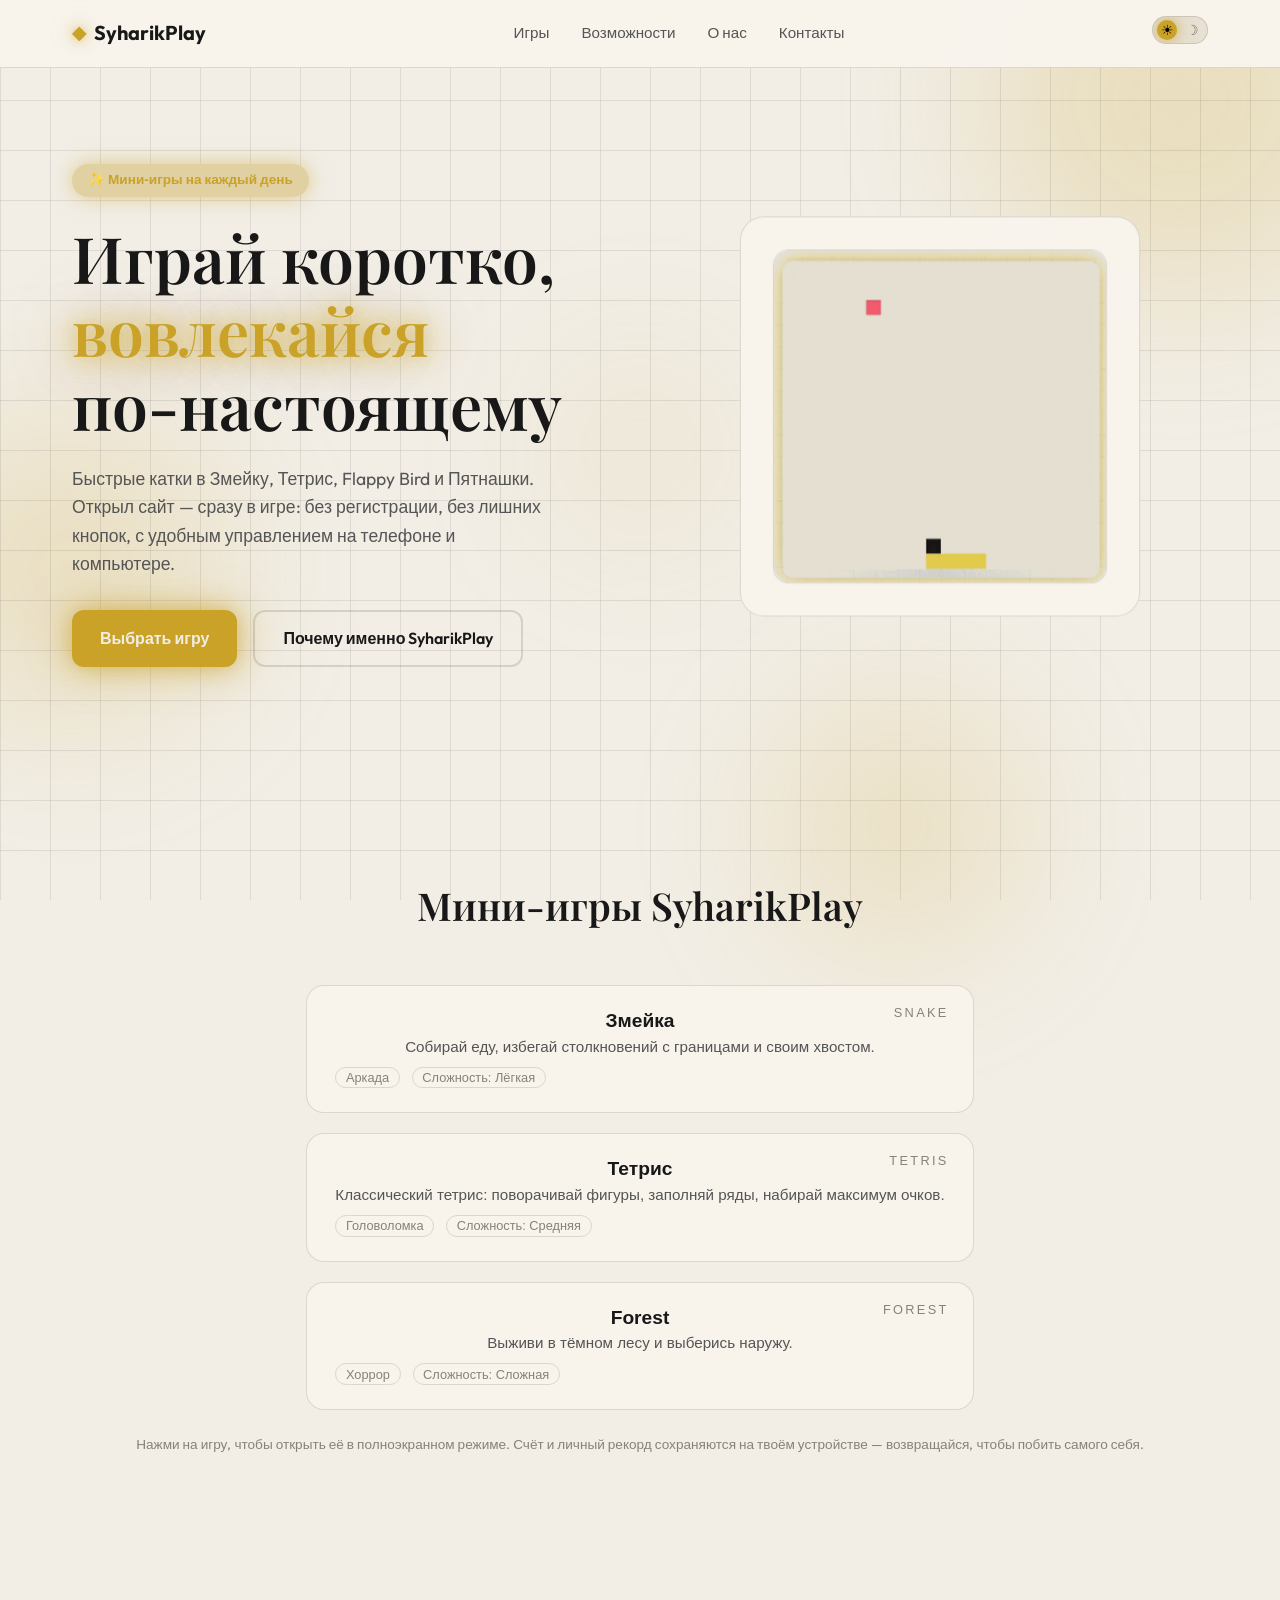
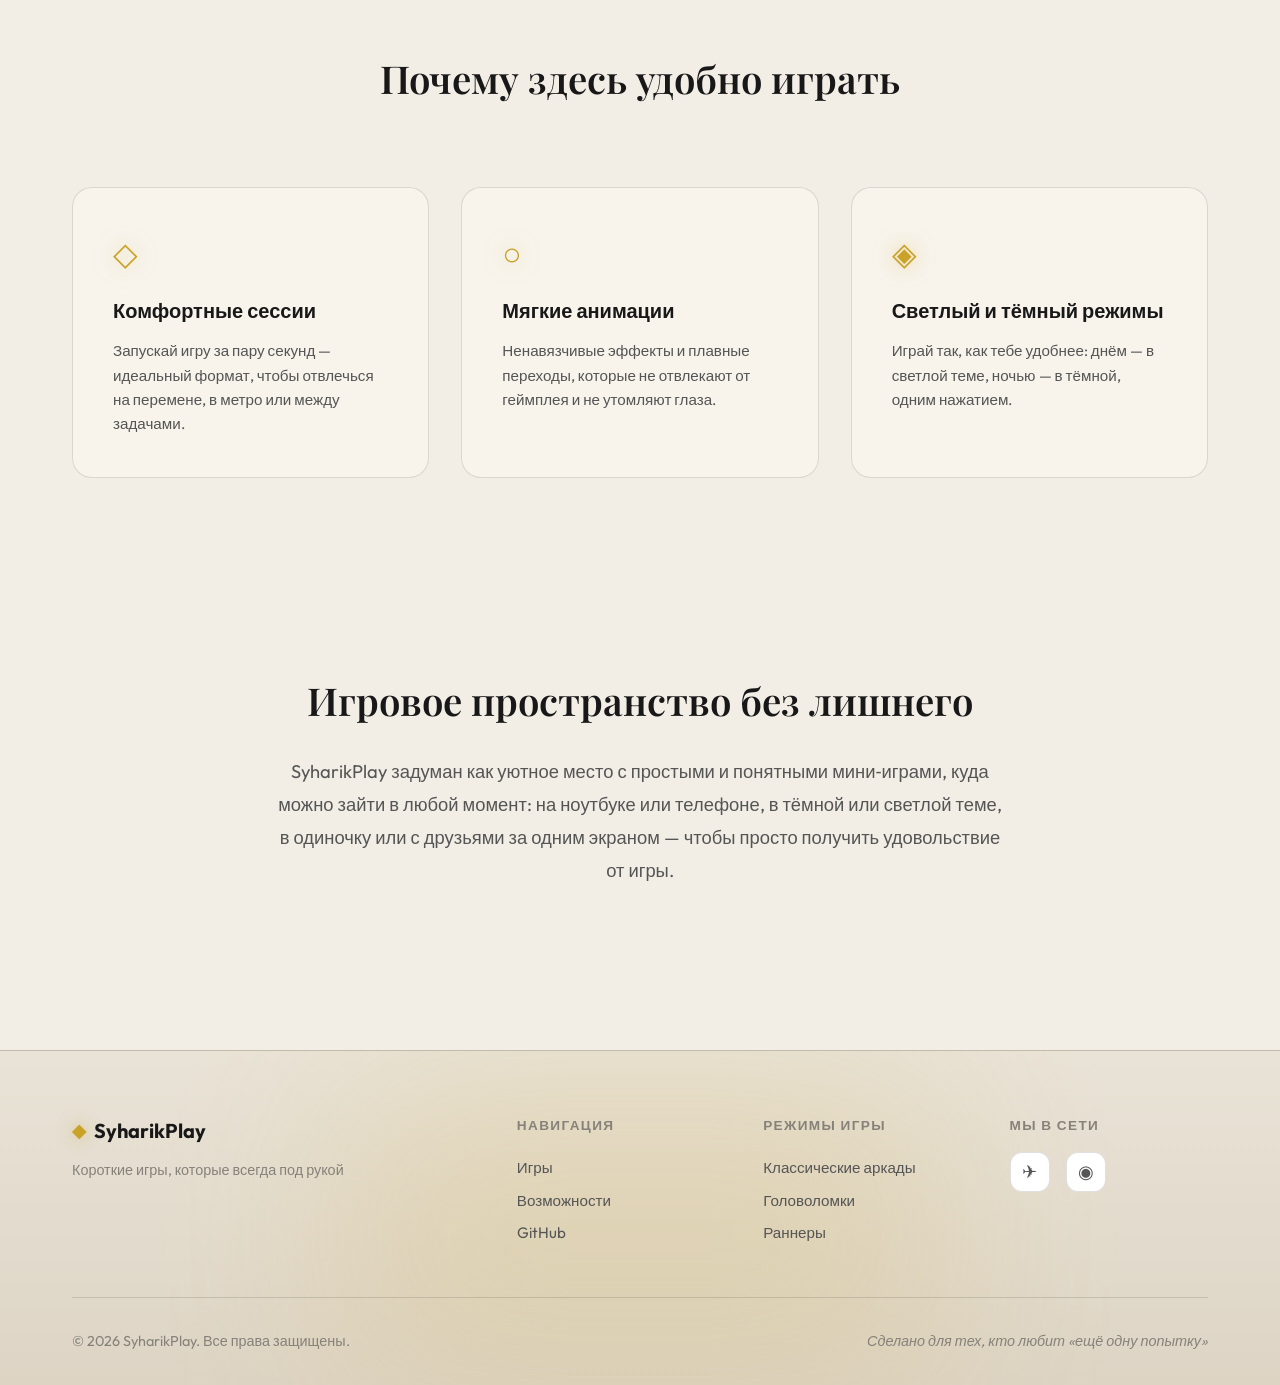
==== commit bb4ec497: "add hero-anim on page + game Forest" ====
--- a/index.html
+++ b/index.html
@@ -1,186 +1,189 @@
-<!DOCTYPE html>
-<html lang="ru">
-<head>
-  <meta charset="UTF-8">
-  <meta name="viewport" content="width=device-width, initial-scale=1.0, viewport-fit=cover">
-  <title>SyharikPlay — играй, соревнуйся, побеждай</title>
-  <link rel="preconnect" href="https://fonts.googleapis.com">
-  <link rel="preconnect" href="https://fonts.gstatic.com" crossorigin>
-  <link href="https://fonts.googleapis.com/css2?family=Outfit:wght@300;400;500;600;700&family=Playfair+Display:ital,wght@0,400;0,600;1,400&display=swap" rel="stylesheet">
-  <link rel="stylesheet" href="styles.css">
-  <link rel="icon" type="image/x-icon" href="favicon.ico">
-</head>
-<body>
-  <!-- Фоновые светящиеся элементы -->
-  <div class="glow-orb-wrap" data-orb="1"><div class="glow-orb glow-orb-1"></div></div>
-  <div class="glow-orb-wrap" data-orb="2"><div class="glow-orb glow-orb-2"></div></div>
-  <div class="glow-orb-wrap" data-orb="3"><div class="glow-orb glow-orb-3"></div></div>
-  <div class="glow-orb-wrap" data-orb="4"><div class="glow-orb glow-orb-4"></div></div>
-  <div class="grid-pattern" id="gridPattern"></div>
-  <div class="click-ripples" id="clickRipples"></div>
-
-  <!-- Шапка -->
-  <header class="header">
-    <div class="header-inner">
-      <a href="#" class="logo">
-        <span class="logo-icon">◆</span>
-        <span class="logo-text">SyharikPlay</span>
-      </a>
-
-      <div class="nav-overlay" id="navOverlay" aria-hidden="true"></div>
-      <button class="nav-toggle" id="navToggle" aria-label="Меню" aria-expanded="false">
-        <span class="nav-toggle-bar"></span>
-        <span class="nav-toggle-bar"></span>
-        <span class="nav-toggle-bar"></span>
-      </button>
-
-      <nav class="nav" id="nav">
-        <a href="#games" class="nav-link">Игры</a>
-        <a href="#features" class="nav-link">Возможности</a>
-        <a href="#about" class="nav-link">О нас</a>
-        <a href="#contact" class="nav-link">Контакты</a>
-      </nav>
-
-      <div class="header-actions">
-        <button class="theme-toggle" id="themeToggle" aria-label="Переключить тему">
-          <span class="theme-icon theme-icon-sun">☀</span>
-          <span class="theme-icon theme-icon-moon">☽</span>
-          <span class="theme-toggle-track"></span>
-        </button>
-      </div>
-    </div>
-  </header>
-
-  <!-- Основной контент -->
-  <main>
-    <!-- Hero секция -->
-    <section class="hero">
-      <div class="hero-content">
-        <span class="hero-badge">✨ Мини‑игры на каждый день</span>
-        <h1 class="hero-title">
-          <span class="hero-title-line">Играй коротко,</span>
-          <span class="hero-title-line hero-title-accent">вовлекайся</span>
-          <span class="hero-title-line">по‑настоящему</span>
-        </h1>
-        <p class="hero-description">
-          Быстрые катки в Змейку, Тетрис, Flappy Bird и Пятнашки. 
-          Открыл сайт — сразу в игре: без регистрации, без лишних кнопок, 
-          с удобным управлением на телефоне и компьютере.
-        </p>
-        <div class="hero-actions">
-          <a href="#games" class="btn btn-primary">Выбрать игру</a>
-          <a href="#about" class="btn btn-ghost">Почему именно SyharikPlay</a>
-        </div>
-      </div>
-      <div class="hero-visual">
-        <div class="glow-card hero-card">
-          <div class="hero-card-inner">
-            <div class="floating-shape shape-1"></div>
-            <div class="floating-shape shape-2"></div>
-            <div class="floating-shape shape-3"></div>
-          </div>
-        </div>
-      </div>
-    </section>
-
-    <!-- Секция игр -->
-    <section class="games" id="games">
-      <h2 class="section-title">Мини‑игры SyharikPlay</h2>
-
-      <div class="games-layout">
-        <div class="games-list" id="gamesList">
-          <!-- Карточки игр создаются из JS, чтобы их было проще конфигурировать -->
-        </div>
-      </div>
-
-      <p class="games-hint games-hint-center">
-        Нажми на игру, чтобы открыть её в полноэкранном режиме. 
-        Счёт и личный рекорд сохраняются на твоём устройстве — возвращайся, чтобы побить самого себя.
-      </p>
-    </section>
-
-    <!-- Секция возможностей -->
-    <section class="features" id="features">
-      <h2 class="section-title">Почему здесь удобно играть</h2>
-      <div class="features-grid">
-        <article class="feature-card glow-card">
-          <div class="feature-icon">◇</div>
-          <h3>Комфортные сессии</h3>
-          <p>Запускай игру за пару секунд — идеальный формат, чтобы отвлечься на перемене, в метро или между задачами.</p>
-        </article>
-        <article class="feature-card glow-card">
-          <div class="feature-icon">○</div>
-          <h3>Мягкие анимации</h3>
-          <p>Ненавязчивые эффекты и плавные переходы, которые не отвлекают от геймплея и не утомляют глаза.</p>
-        </article>
-        <article class="feature-card glow-card">
-          <div class="feature-icon">◈</div>
-          <h3>Светлый и тёмный режимы</h3>
-          <p>Играй так, как тебе удобнее: днём — в светлой теме, ночью — в тёмной, одним нажатием.</p>
-        </article>
-      </div>
-    </section>
-
-    <!-- О нас -->
-    <section class="about" id="about">
-      <div class="about-content">
-        <h2 class="section-title">Игровое пространство без лишнего</h2>
-        <p class="about-text">
-          SyharikPlay задуман как уютное место с простыми и понятными мини‑играми, 
-          куда можно зайти в любой момент: на ноутбуке или телефоне, в тёмной или светлой теме, 
-          в одиночку или с друзьями за одним экраном — чтобы просто получить удовольствие от игры.
-        </p>
-      </div>
-    </section>
-  </main>
-
-  <!-- Футер -->
-  <footer class="footer" id="contact">
-    <div class="footer-glow"></div>
-    <div class="footer-inner">
-      <div class="footer-grid">
-        <div class="footer-brand">
-          <a href="#" class="footer-logo">
-            <span class="logo-icon">◆</span>
-            SyharikPlay
-          </a>
-          <p class="footer-tagline">Короткие игры, которые всегда под рукой</p>
-        </div>
-
-        <div class="footer-links">
-          <h4>Навигация</h4>
-          <a href="#games">Игры</a>
-          <a href="#features">Возможности</a>
-          <a href="https://github.com/Syharik3316/SyharikPlay">GitHub</a>
-        </div>
-
-        <div class="footer-links">
-          <h4>Режимы игры</h4>
-          <a href="#games">Классические аркады</a>
-          <a href="#games">Головоломки</a>
-          <a href="#games">Раннеры</a>
-        </div>
-
-        <div class="footer-social">
-          <h4>Мы в сети</h4>
-          <div class="social-links">
-            <a href="https://t.me/Syharik3316" class="social-link" aria-label="Telegram">✈</a>
-            <a href="https://syharik.ru" class="social-link" aria-label="Syharik">◉</a>
-          </div>
-        </div>
-      </div>
-
-      <div class="footer-bottom">
-        <p>© 2026 SyharikPlay. Все права защищены.</p>
-        <p class="footer-made">Сделано для тех, кто любит «ещё одну попытку»</p>
-      </div>
-    </div>
-  </footer>
-
-  <script src="snake.js"></script>
-  <script src="tetris.js"></script>
-  <script src="flappy-bird.js"></script>
-  <script src="fifteen.js"></script>
-  <script src="script.js"></script>
-</body>
-</html>
+<!DOCTYPE html>
+<html lang="ru">
+<head>
+  <meta charset="UTF-8">
+  <meta name="viewport" content="width=device-width, initial-scale=1.0, viewport-fit=cover">
+  <title>SyharikPlay — играй, соревнуйся, побеждай</title>
+  <link rel="preconnect" href="https://fonts.googleapis.com">
+  <link rel="preconnect" href="https://fonts.gstatic.com" crossorigin>
+  <link href="https://fonts.googleapis.com/css2?family=Outfit:wght@300;400;500;600;700&family=Playfair+Display:ital,wght@0,400;0,600;1,400&display=swap" rel="stylesheet">
+  <link rel="stylesheet" href="styles.css">
+  <link rel="icon" type="image/x-icon" href="favicon.ico">
+</head>
+<body>
+  <!-- Фоновые светящиеся элементы -->
+  <div class="glow-orb-wrap" data-orb="1"><div class="glow-orb glow-orb-1"></div></div>
+  <div class="glow-orb-wrap" data-orb="2"><div class="glow-orb glow-orb-2"></div></div>
+  <div class="glow-orb-wrap" data-orb="3"><div class="glow-orb glow-orb-3"></div></div>
+  <div class="glow-orb-wrap" data-orb="4"><div class="glow-orb glow-orb-4"></div></div>
+  <div class="grid-pattern" id="gridPattern"></div>
+  <div class="click-ripples" id="clickRipples"></div>
+
+  <!-- Шапка -->
+  <header class="header">
+    <div class="header-inner">
+      <a href="#" class="logo">
+        <span class="logo-icon">◆</span>
+        <span class="logo-text">SyharikPlay</span>
+      </a>
+
+      <div class="nav-overlay" id="navOverlay" aria-hidden="true"></div>
+      <button class="nav-toggle" id="navToggle" aria-label="Меню" aria-expanded="false">
+        <span class="nav-toggle-bar"></span>
+        <span class="nav-toggle-bar"></span>
+        <span class="nav-toggle-bar"></span>
+      </button>
+
+      <nav class="nav" id="nav">
+        <a href="#games" class="nav-link">Игры</a>
+        <a href="#features" class="nav-link">Возможности</a>
+        <a href="#about" class="nav-link">О нас</a>
+        <a href="#contact" class="nav-link">Контакты</a>
+      </nav>
+
+      <div class="header-actions">
+        <button class="theme-toggle" id="themeToggle" aria-label="Переключить тему">
+          <span class="theme-icon theme-icon-sun">☀</span>
+          <span class="theme-icon theme-icon-moon">☽</span>
+          <span class="theme-toggle-track"></span>
+        </button>
+      </div>
+    </div>
+  </header>
+
+  <!-- Основной контент -->
+  <main>
+    <!-- Hero секция -->
+    <section class="hero">
+      <div class="hero-content">
+        <span class="hero-badge">✨ Мини‑игры на каждый день</span>
+        <h1 class="hero-title">
+          <span class="hero-title-line">Играй коротко,</span>
+          <span class="hero-title-line hero-title-accent">вовлекайся</span>
+          <span class="hero-title-line">по‑настоящему</span>
+        </h1>
+        <p class="hero-description">
+          Быстрые катки в Змейку, Тетрис, Flappy Bird и Пятнашки. 
+          Открыл сайт — сразу в игре: без регистрации, без лишних кнопок, 
+          с удобным управлением на телефоне и компьютере.
+        </p>
+        <div class="hero-actions">
+          <a href="#games" class="btn btn-primary">Выбрать игру</a>
+          <a href="#about" class="btn btn-ghost">Почему именно SyharikPlay</a>
+        </div>
+      </div>
+      <div class="hero-visual">
+        <div class="glow-card hero-card">
+          <div class="hero-card-inner">
+            <img
+              src="hero-animation-light.gif"
+              alt="Анимированная иллюстрация игрового процесса SyharikPlay"
+              class="hero-gif"
+              loading="lazy"
+            >
+          </div>
+        </div>
+      </div>
+    </section>
+
+    <!-- Секция игр -->
+    <section class="games" id="games">
+      <h2 class="section-title">Мини‑игры SyharikPlay</h2>
+
+      <div class="games-layout">
+        <div class="games-list" id="gamesList">
+          <!-- Карточки игр создаются из JS, чтобы их было проще конфигурировать -->
+        </div>
+      </div>
+
+      <p class="games-hint games-hint-center">
+        Нажми на игру, чтобы открыть её в полноэкранном режиме. 
+        Счёт и личный рекорд сохраняются на твоём устройстве — возвращайся, чтобы побить самого себя.
+      </p>
+    </section>
+
+    <!-- Секция возможностей -->
+    <section class="features" id="features">
+      <h2 class="section-title">Почему здесь удобно играть</h2>
+      <div class="features-grid">
+        <article class="feature-card glow-card">
+          <div class="feature-icon">◇</div>
+          <h3>Комфортные сессии</h3>
+          <p>Запускай игру за пару секунд — идеальный формат, чтобы отвлечься на перемене, в метро или между задачами.</p>
+        </article>
+        <article class="feature-card glow-card">
+          <div class="feature-icon">○</div>
+          <h3>Мягкие анимации</h3>
+          <p>Ненавязчивые эффекты и плавные переходы, которые не отвлекают от геймплея и не утомляют глаза.</p>
+        </article>
+        <article class="feature-card glow-card">
+          <div class="feature-icon">◈</div>
+          <h3>Светлый и тёмный режимы</h3>
+          <p>Играй так, как тебе удобнее: днём — в светлой теме, ночью — в тёмной, одним нажатием.</p>
+        </article>
+      </div>
+    </section>
+
+    <!-- О нас -->
+    <section class="about" id="about">
+      <div class="about-content">
+        <h2 class="section-title">Игровое пространство без лишнего</h2>
+        <p class="about-text">
+          SyharikPlay задуман как уютное место с простыми и понятными мини‑играми, 
+          куда можно зайти в любой момент: на ноутбуке или телефоне, в тёмной или светлой теме, 
+          в одиночку или с друзьями за одним экраном — чтобы просто получить удовольствие от игры.
+        </p>
+      </div>
+    </section>
+  </main>
+
+  <!-- Футер -->
+  <footer class="footer" id="contact">
+    <div class="footer-glow"></div>
+    <div class="footer-inner">
+      <div class="footer-grid">
+        <div class="footer-brand">
+          <a href="#" class="footer-logo">
+            <span class="logo-icon">◆</span>
+            SyharikPlay
+          </a>
+          <p class="footer-tagline">Короткие игры, которые всегда под рукой</p>
+        </div>
+
+        <div class="footer-links">
+          <h4>Навигация</h4>
+          <a href="#games">Игры</a>
+          <a href="#features">Возможности</a>
+          <a href="https://github.com/Syharik3316/SyharikPlay">GitHub</a>
+        </div>
+
+        <div class="footer-links">
+          <h4>Режимы игры</h4>
+          <a href="#games">Классические аркады</a>
+          <a href="#games">Головоломки</a>
+          <a href="#games">Раннеры</a>
+        </div>
+
+        <div class="footer-social">
+          <h4>Мы в сети</h4>
+          <div class="social-links">
+            <a href="https://t.me/Syharik3316" class="social-link" aria-label="Telegram">✈</a>
+            <a href="https://syharik.ru" class="social-link" aria-label="Syharik">◉</a>
+          </div>
+        </div>
+      </div>
+
+      <div class="footer-bottom">
+        <p>© 2026 SyharikPlay. Все права защищены.</p>
+        <p class="footer-made">Сделано для тех, кто любит «ещё одну попытку»</p>
+      </div>
+    </div>
+  </footer>
+
+  <script src="snake.js"></script>
+  <script src="tetris.js"></script>
+  <script src="flappy-bird.js"></script>
+  <script src="fifteen.js"></script>
+  <script src="script.js"></script>
+</body>
+</html>
--- a/styles.css
+++ b/styles.css
@@ -1,1496 +1,1504 @@
-/* ═══════════════════════════════════════════════════════════════
-   FrontVisual — Светлая и тёмная темы с эффектами свечения
-   ═══════════════════════════════════════════════════════════════ */
-
-:root {
-  /* Светлая тема (по умолчанию) — чуть темнее и теплее */
-  --bg-primary: #f2eee6;
-  --bg-secondary: #e7e0d3;
-  --bg-elevated: #ffffff;
-  --bg-card: rgba(248, 244, 237, 0.96);
-  --text-primary: #181818;
-  --text-secondary: #555555;
-  --text-muted: #86827a;
-  --accent: #c9a227;
-  --accent-soft: #e0d0a2;
-  --accent-glow: rgba(201, 162, 39, 0.5);
-  --border: rgba(0, 0, 0, 0.12);
-  --shadow: rgba(0, 0, 0, 0.08);
-  --footer-bg: linear-gradient(180deg, #e9e3d7 0%, #ddd4c4 100%);
-}
-
-[data-theme="dark"] {
-  --bg-primary: #0d0d0f;
-  --bg-secondary: #141417;
-  --bg-elevated: #1a1a1e;
-  --bg-card: rgba(26, 26, 30, 0.9);
-  --text-primary: #f5f5f5;
-  --text-secondary: #b0b0b5;
-  --text-muted: #6e6e75;
-  --accent: #e8c547;
-  --accent-soft: #3d3520;
-  --accent-glow: rgba(232, 197, 71, 0.5);
-  --border: rgba(255, 255, 255, 0.06);
-  --shadow: rgba(0, 0, 0, 0.3);
-  --footer-bg: linear-gradient(180deg, #0f0f11 0%, #080809 100%);
-}
-
-/* Сброс и базовые стили */
-*, *::before, *::after { box-sizing: border-box; margin: 0; padding: 0; }
-
-html {
-  scroll-behavior: smooth;
-}
-
-body {
-  font-family: 'Outfit', -apple-system, sans-serif;
-  background: var(--bg-primary);
-  color: var(--text-primary);
-  line-height: 1.6;
-  min-height: 100vh;
-  min-height: 100dvh;
-  transition: background 0.5s ease, color 0.5s ease;
-  padding: env(safe-area-inset-top) env(safe-area-inset-right) env(safe-area-inset-bottom) env(safe-area-inset-left);
-}
-
-html,
-body {
-  overflow-x: hidden;
-}
-
-/* Блокировка скролла страницы, когда открыто мобильное меню */
-html.nav-locked,
-html.nav-locked body {
-  overflow: hidden;
-  overscroll-behavior: contain;
-}
-
-/* Сетка на фоне */
-.grid-pattern {
-  position: fixed;
-  inset: 0;
-  background-image: 
-    linear-gradient(var(--border) 1px, transparent 1px),
-    linear-gradient(90deg, var(--border) 1px, transparent 1px);
-  background-size: 50px 50px;
-  pointer-events: none;
-  opacity: 0.7;
-  z-index: 0;
-  transition: transform 0.1s ease-out;
-}
-
-/* Контейнер для клик-всплесков */
-.click-ripples {
-  position: fixed;
-  inset: 0;
-  pointer-events: none;
-  z-index: 0;
-  overflow: hidden;
-}
-
-.click-ripple {
-  position: absolute;
-  width: 6px;
-  height: 8px;
-  margin-left: -3px;
-  margin-top: -4px;
-  border-radius: 45% 55% 52% 48% / 48% 52% 48% 52%;
-  background: rgba(201, 162, 39, 0.12);
-  box-shadow: 0 0 30px rgba(201, 162, 39, 0.08);
-  animation: rippleExpand 0.9s ease-out forwards;
-}
-
-[data-theme="dark"] .click-ripple {
-  background: rgba(232, 197, 71, 0.08);
-  box-shadow: 0 0 40px rgba(232, 197, 71, 0.06);
-}
-
-@keyframes rippleExpand {
-  0% {
-    transform: scale(1);
-    opacity: 0.6;
-  }
-  100% {
-    transform: scale(60) scaleX(1.4);
-    opacity: 0;
-  }
-}
-
-/* Обёртки орбов для параллакса */
-.glow-orb-wrap {
-  position: fixed;
-  pointer-events: none;
-  z-index: 0;
-  transition: transform 0.15s ease-out;
-  will-change: transform;
-}
-
-.glow-orb-wrap:nth-child(1) { top: -100px; right: -100px; }
-.glow-orb-wrap:nth-child(2) { bottom: 20%; left: -80px; }
-.glow-orb-wrap:nth-child(3) { top: 50%; left: 50%; width: 200px; height: 200px; margin: -100px 0 0 -100px; }
-.glow-orb-wrap:nth-child(4) { bottom: -50px; right: 20%; }
-
-/* Светящиеся орбы на фоне */
-.glow-orb {
-  position: absolute;
-  border-radius: 50%;
-  filter: blur(80px);
-  opacity: 0.4;
-  pointer-events: none;
-  z-index: 0;
-  animation: orbFloat 20s ease-in-out infinite;
-  transition: transform 0.15s ease-out, opacity 0.4s ease, filter 0.4s ease;
-}
-
-.glow-orb.orb-click-pulse {
-  animation: orbFloat 20s ease-in-out infinite, orbClickPulse 0.6s ease-out;
-}
-
-@keyframes orbClickPulse {
-  0% { opacity: 0.4; filter: blur(80px); }
-  30% { opacity: 0.7; filter: blur(100px); }
-  100% { opacity: 0.4; filter: blur(80px); }
-}
-
-.glow-orb-1 {
-  width: 400px; height: 400px;
-  background: var(--accent-glow);
-  animation-delay: 0s;
-}
-
-.glow-orb-2 {
-  width: 300px; height: 300px;
-  background: var(--accent-glow);
-  animation-delay: -7s;
-}
-
-.glow-orb-3 {
-  width: 200px; height: 200px;
-  background: var(--accent-glow);
-  left: 0; top: 0;
-  animation-delay: -14s;
-  opacity: 0.2;
-}
-
-.glow-orb-4 {
-  width: 250px; height: 250px;
-  background: var(--accent-glow);
-  animation-delay: -3s;
-}
-
-/* Позиционирование орбов внутри обёрток */
-.glow-orb-wrap .glow-orb {
-  position: absolute;
-}
-
-.glow-orb-wrap:nth-child(1) .glow-orb { top: 0; right: 0; }
-.glow-orb-wrap:nth-child(2) .glow-orb { bottom: 0; left: 0; }
-.glow-orb-wrap:nth-child(3) .glow-orb { top: 0; left: 0; }
-.glow-orb-wrap:nth-child(4) .glow-orb { bottom: 0; right: 0; }
-
-@keyframes orbFloat {
-  0%, 100% { transform: translate(0, 0) scale(1); }
-  33% { transform: translate(30px, -30px) scale(1.05); }
-  66% { transform: translate(-20px, 20px) scale(0.95); }
-}
-
-/* ═══════════════════════════════════════════════════════════════
-   ШАПКА
-   ═══════════════════════════════════════════════════════════════ */
-
-.header {
-  position: sticky;
-  top: 0;
-  z-index: 100;
-  background: var(--bg-card);
-  backdrop-filter: blur(20px);
-  -webkit-backdrop-filter: blur(20px);
-  border-bottom: 1px solid var(--border);
-  transition: all 0.4s ease;
-}
-
-.header-inner {
-  max-width: 1200px;
-  margin: 0 auto;
-  padding: 1rem 2rem;
-  display: flex;
-  align-items: center;
-  justify-content: space-between;
-  gap: 2rem;
-}
-
-.logo {
-  display: flex;
-  align-items: center;
-  gap: 0.5rem;
-  text-decoration: none;
-  color: var(--text-primary);
-  font-weight: 700;
-  font-size: 1.25rem;
-  transition: transform 0.3s ease;
-}
-
-.logo:hover { transform: scale(1.02); }
-
-.logo-icon {
-  color: var(--accent);
-  font-size: 1.1rem;
-  text-shadow: 
-    0 0 10px var(--accent-glow),
-    0 0 20px var(--accent-glow);
-  animation: iconPulse 3s ease-in-out infinite;
-}
-
-@keyframes iconPulse {
-  0%, 100% { opacity: 1; }
-  50% { opacity: 0.8; }
-}
-
-.nav-overlay {
-  display: none;
-  position: fixed;
-  inset: 0;
-  background: rgba(0, 0, 0, 0.35);
-  backdrop-filter: blur(4px);
-  -webkit-backdrop-filter: blur(4px);
-  z-index: 104;
-  opacity: 0;
-  transition: opacity 0.3s ease;
-}
-
-@media (max-width: 768px) {
-  .nav-overlay {
-    display: block;
-    pointer-events: none;
-  }
-
-  .nav-overlay[aria-hidden="false"] {
-    pointer-events: auto;
-    opacity: 1;
-  }
-}
-
-.nav-toggle {
-  display: none;
-  flex-direction: column;
-  justify-content: center;
-  gap: 6px;
-  width: 44px;
-  height: 44px;
-  padding: 0;
-  background: transparent;
-  border: none;
-  cursor: pointer;
-  z-index: 110;
-  transition: transform 0.3s ease;
-}
-
-.nav-toggle-bar {
-  display: block;
-  width: 22px;
-  height: 2px;
-  background: var(--text-primary);
-  border-radius: 2px;
-  transition: all 0.3s ease;
-}
-
-.nav-toggle[aria-expanded="true"] .nav-toggle-bar:nth-child(1) {
-  transform: translateY(8px) rotate(45deg);
-}
-
-.nav-toggle[aria-expanded="true"] .nav-toggle-bar:nth-child(2) {
-  opacity: 0;
-}
-
-.nav-toggle[aria-expanded="true"] .nav-toggle-bar:nth-child(3) {
-  transform: translateY(-8px) rotate(-45deg);
-}
-
-.nav {
-  display: flex;
-  gap: 2rem;
-}
-
-.nav-link {
-  color: var(--text-secondary);
-  text-decoration: none;
-  font-weight: 500;
-  font-size: 0.95rem;
-  position: relative;
-  padding: 0.25rem 0;
-  transition: color 0.3s ease;
-}
-
-.nav-link::after {
-  content: '';
-  position: absolute;
-  bottom: 0; left: 0;
-  width: 0;
-  height: 2px;
-  background: var(--accent);
-  transition: width 0.3s ease;
-}
-
-.nav-link:hover {
-  color: var(--text-primary);
-}
-
-.nav-link:hover::after { width: 100%; }
-
-/* Кнопка переключения темы */
-.theme-toggle {
-  position: relative;
-  width: 56px;
-  height: 28px;
-  background: var(--bg-secondary);
-  border: 1px solid var(--border);
-  border-radius: 14px;
-  cursor: pointer;
-  overflow: hidden;
-  transition: all 0.4s ease;
-}
-
-.theme-toggle:hover {
-  box-shadow: 
-    0 0 15px var(--accent-glow),
-    0 0 30px var(--accent-glow);
-}
-
-.theme-toggle .theme-icon {
-  position: absolute;
-  top: 50%;
-  transform: translateY(-50%);
-  font-size: 0.9rem;
-  z-index: 2;
-  transition: opacity 0.3s ease;
-}
-
-.theme-icon-sun {
-  left: 8px;
-  opacity: 1;
-}
-
-.theme-icon-moon {
-  right: 8px;
-  opacity: 0.5;
-}
-
-[data-theme="dark"] .theme-icon-sun {
-  opacity: 0.5;
-}
-
-[data-theme="dark"] .theme-icon-moon {
-  opacity: 1;
-}
-
-.theme-toggle-track {
-  position: absolute;
-  top: 50%;
-  left: 4px;
-  width: 20px;
-  height: 20px;
-  margin-top: -10px;
-  background: var(--accent);
-  border-radius: 50%;
-  transition: transform 0.4s cubic-bezier(0.4, 0, 0.2, 1);
-  box-shadow: 
-    0 0 10px var(--accent-glow),
-    0 0 20px var(--accent-glow);
-}
-
-[data-theme="dark"] .theme-toggle-track {
-  transform: translateX(28px);
-}
-
-/* ═══════════════════════════════════════════════════════════════
-   HERO
-   ═══════════════════════════════════════════════════════════════ */
-
-main {
-  position: relative;
-  z-index: 1;
-}
-
-.hero {
-  max-width: 1200px;
-  margin: 0 auto;
-  padding: 6rem 2rem 8rem;
-  display: grid;
-  grid-template-columns: 1fr 1fr;
-  gap: 4rem;
-  align-items: center;
-}
-
-@media (max-width: 900px) {
-  .hero {
-    grid-template-columns: 1fr;
-    text-align: center;
-  }
-}
-
-.hero-badge {
-  display: inline-block;
-  padding: 0.35rem 1rem;
-  background: var(--accent-soft);
-  color: var(--accent);
-  font-size: 0.85rem;
-  font-weight: 600;
-  border-radius: 100px;
-  margin-bottom: 1.5rem;
-  animation: fadeInUp 0.8s ease forwards;
-  box-shadow: 0 0 20px var(--accent-glow);
-}
-
-.hero-title {
-  font-family: 'Playfair Display', serif;
-  font-size: clamp(2.5rem, 5vw, 4rem);
-  font-weight: 600;
-  line-height: 1.15;
-  margin-bottom: 1.5rem;
-}
-
-.hero-title-line {
-  display: block;
-  opacity: 0;
-  animation: fadeInUp 0.8s ease forwards;
-}
-
-.hero-title-line:nth-child(1) { animation-delay: 0.1s; }
-.hero-title-line:nth-child(2) { animation-delay: 0.25s; }
-.hero-title-line:nth-child(3) { animation-delay: 0.4s; }
-
-.hero-title-accent {
-  color: var(--accent);
-  text-shadow: 
-    0 0 20px var(--accent-glow),
-    0 0 40px var(--accent-glow),
-    0 0 60px var(--accent-glow);
-}
-
-.hero-description {
-  color: var(--text-secondary);
-  font-size: 1.1rem;
-  max-width: 480px;
-  margin-bottom: 2rem;
-  opacity: 0;
-  animation: fadeInUp 0.8s ease 0.5s forwards;
-}
-
-.hero-actions {
-  display: flex;
-  gap: 1rem;
-  flex-wrap: wrap;
-  opacity: 0;
-  animation: fadeInUp 0.8s ease 0.65s forwards;
-}
-
-@keyframes fadeInUp {
-  from {
-    opacity: 0;
-    transform: translateY(20px);
-  }
-  to {
-    opacity: 1;
-    transform: translateY(0);
-  }
-}
-
-/* Кнопки */
-.btn {
-  display: inline-flex;
-  align-items: center;
-  justify-content: center;
-  padding: 0.875rem 1.75rem;
-  font-family: inherit;
-  font-size: 1rem;
-  font-weight: 600;
-  text-decoration: none;
-  border-radius: 12px;
-  cursor: pointer;
-  transition: all 0.3s ease;
-}
-
-.btn-primary {
-  background: var(--accent);
-  color: var(--bg-primary);
-  border: none;
-  box-shadow: 
-    0 0 20px var(--accent-glow),
-    0 0 40px var(--accent-glow);
-}
-
-.btn-primary:hover {
-  transform: translateY(-2px);
-  box-shadow: 
-    0 0 30px var(--accent-glow),
-    0 0 60px var(--accent-glow);
-}
-
-.btn-ghost {
-  background: transparent;
-  color: var(--text-primary);
-  border: 2px solid var(--border);
-}
-
-.btn-ghost:hover {
-  border-color: var(--accent);
-  color: var(--accent);
-  box-shadow: 0 0 20px var(--accent-glow);
-}
-
-/* Hero визуал с карточкой */
-.hero-visual {
-  display: flex;
-  justify-content: center;
-  align-items: center;
-}
-
-.hero-card {
-  width: 100%;
-  max-width: 400px;
-  aspect-ratio: 1;
-  border-radius: 24px;
-  padding: 2rem;
-  position: relative;
-  overflow: hidden;
-  animation: cardGlow 4s ease-in-out infinite;
-}
-
-@keyframes cardGlow {
-  0%, 100% { 
-    box-shadow: 
-      0 0 30px var(--accent-glow),
-      0 0 60px var(--accent-glow),
-      inset 0 0 60px rgba(255,255,255,0.03);
-  }
-  50% { 
-    box-shadow: 
-      0 0 50px var(--accent-glow),
-      0 0 90px var(--accent-glow),
-      inset 0 0 80px rgba(255,255,255,0.05);
-  }
-}
-
-.hero-card-inner {
-  width: 100%;
-  height: 100%;
-  background: var(--bg-card);
-  border-radius: 16px;
-  position: relative;
-  border: 1px solid var(--border);
-}
-
-.floating-shape {
-  position: absolute;
-  border-radius: 50%;
-  background: var(--accent);
-  opacity: 0.3;
-  animation: shapeFloat 6s ease-in-out infinite;
-}
-
-.shape-1 {
-  width: 80px; height: 80px;
-  top: 20%; left: 20%;
-  animation-delay: 0s;
-}
-
-.shape-2 {
-  width: 120px; height: 120px;
-  bottom: 25%; right: 20%;
-  animation-delay: -2s;
-}
-
-.shape-3 {
-  width: 60px; height: 60px;
-  top: 50%; left: 50%;
-  transform: translate(-50%, -50%);
-  animation-delay: -4s;
-}
-
-@keyframes shapeFloat {
-  0%, 100% { transform: translate(0, 0); }
-  25% { transform: translate(15px, -15px); }
-  50% { transform: translate(-10px, 10px); }
-  75% { transform: translate(10px, 10px); }
-}
-
-/* Светящиеся карточки (общий класс) */
-.glow-card {
-  background: var(--bg-card);
-  border: 1px solid var(--border);
-  backdrop-filter: blur(10px);
-  transition: 
-    transform 0.3s ease,
-    box-shadow 0.4s ease,
-    border-color 0.4s ease;
-}
-
-.glow-card:hover {
-  transform: translateY(-4px);
-}
-
-.glow-card:active {
-  transition-duration: 0.5s;
-}
-
-/* Управляем именно появлением свечения через анимацию с задержкой */
-.glow-card {
-  /* стартовое состояние — без заметного свечения */
-  box-shadow:
-    0 0 0 var(--accent-glow),
-    0 0 0 var(--accent-glow);
-}
-
-.glow-card:hover {
-  animation: glowFadeIn 0.15s ease-out forwards 0.15s;
-}
-
-.glow-card:not(:hover) {
-  animation: none;
-}
-
-@keyframes glowFadeIn {
-  0% {
-    box-shadow:
-      0 0 0 var(--accent-glow),
-      0 0 0 var(--accent-glow);
-    border-color: var(--border);
-  }
-  100% {
-    box-shadow:
-      0 0 30px var(--accent-glow),
-      0 0 60px var(--accent-glow);
-    border-color: var(--accent);
-  }
-}
-
-/* ═══════════════════════════════════════════════════════════════
-   СЕКЦИЯ ИГР
-   ═══════════════════════════════════════════════════════════════ */
-
-.games {
-  max-width: 1200px;
-  margin: 0 auto;
-  padding: 5rem 2rem 6rem;
-}
-
-.section-title {
-  font-family: 'Playfair Display', serif;
-  font-size: clamp(1.75rem, 3vw, 2.5rem);
-  font-weight: 600;
-  text-align: center;
-  margin-bottom: 3rem;
-}
-
-.games-layout {
-  display: flex;
-  justify-content: center;
-}
-
-.games-list {
-  display: flex;
-  flex-direction: column;
-  gap: 1.25rem;
-}
-
-.game-card {
-  padding: 1.5rem 1.75rem;
-  border-radius: 18px;
-  cursor: pointer;
-  position: relative;
-  overflow: hidden;
-  color: var(--text-primary);
-}
-
-.game-card::before {
-  content: attr(data-shortcode);
-  position: absolute;
-  top: 1.2rem;
-  right: 1.5rem;
-  font-size: 0.8rem;
-  text-transform: uppercase;
-  letter-spacing: 0.18em;
-  color: var(--text-muted);
-}
-
-.game-card-title {
-  font-size: 1.2rem;
-  font-weight: 600;
-  margin-bottom: 0.35rem;
-  color: var(--text-primary);
-}
-
-.game-card-desc {
-  color: var(--text-secondary);
-  font-size: 0.95rem;
-  margin-bottom: 0.75rem;
-}
-
-.game-card-meta {
-  display: flex;
-  gap: 0.75rem;
-  flex-wrap: wrap;
-  font-size: 0.8rem;
-  color: var(--text-muted);
-}
-
-.game-card-tag {
-  padding: 0.15rem 0.6rem;
-  border-radius: 999px;
-  border: 1px solid var(--border);
-}
-
-.game-card-active {
-  border-color: var(--accent);
-  box-shadow:
-    0 0 25px var(--accent-glow),
-    0 0 50px var(--accent-glow);
-}
-
-.games-playarea {
-  border-radius: 24px;
-  padding: 1.75rem 1.75rem 1.5rem;
-  display: flex;
-  flex-direction: column;
-  gap: 1.25rem;
-}
-
-.games-playarea-header {
-  display: flex;
-  justify-content: space-between;
-  gap: 1.5rem;
-  align-items: baseline;
-}
-
-.games-current-title {
-  font-size: 1.1rem;
-  font-weight: 600;
-}
-
-.games-current-subtitle {
-  display: block;
-  font-size: 0.9rem;
-  color: var(--text-muted);
-}
-
-.games-score {
-  display: inline-flex;
-  align-items: baseline;
-  gap: 0.4rem;
-  font-family: 'Outfit', monospace;
-}
-
-.games-score-label {
-  font-size: 0.85rem;
-  color: var(--text-muted);
-}
-
-.games-score-value {
-  font-size: 1.25rem;
-  font-weight: 600;
-}
-
-.games-canvas-wrap {
-  position: relative;
-  border-radius: 18px;
-  overflow: hidden;
-  border: 1px solid var(--border);
-  background: radial-gradient(circle at top, rgba(255,255,255,0.05), transparent 55%),
-              radial-gradient(circle at bottom, rgba(0,0,0,0.13), transparent 55%);
-}
-
-.games-canvas-wrap::after {
-  content: 'HTML5 Canvas';
-  position: absolute;
-  bottom: 0.5rem;
-  right: 0.85rem;
-  font-size: 0.7rem;
-  text-transform: uppercase;
-  letter-spacing: 0.16em;
-  color: rgba(255, 255, 255, 0.35);
-  text-shadow: 0 0 8px rgba(0, 0, 0, 0.5);
-  pointer-events: none;
-}
-
-.games-canvas-wrap canvas {
-  display: block;
-  width: 100%;
-  height: auto;
-  image-rendering: pixelated;
-}
-
-.games-controls {
-  display: flex;
-  gap: 0.75rem;
-  flex-wrap: wrap;
-}
-
-.games-hint {
-  font-size: 0.85rem;
-  color: var(--text-muted);
-}
-
-.games-hint-center {
-  text-align: center;
-  margin-top: 1.5rem;
-}
-
-/* ═══════════════════════════════════════════════════════════════
-   ПОЛНОЭКРАННАЯ СТРАНИЦА ИГРЫ
-   ═══════════════════════════════════════════════════════════════ */
-
-.game-page-main {
-  position: relative;
-  z-index: 1;
-  min-height: calc(100vh - 72px);
-  min-height: calc(100dvh - 72px);
-  display: flex;
-  align-items: center;
-  justify-content: center;
-  padding: 2.5rem 2rem 3rem;
-}
-
-.game-fullscreen {
-  width: 100%;
-  max-width: 960px;
-  display: flex;
-  flex-direction: column;
-  gap: 1.75rem;
-  text-align: center;
-}
-
-.game-fullscreen-info {
-  display: flex;
-  flex-direction: column;
-  align-items: center;
-  justify-content: center;
-  gap: 0.5rem;
-  text-align: center;
-}
-
-.game-fullscreen-title {
-  font-family: 'Playfair Display', serif;
-  font-size: clamp(1.8rem, 3vw, 2.4rem);
-  font-weight: 600;
-}
-
-.game-fullscreen-subtitle {
-  margin-top: 0.25rem;
-  font-size: 0.95rem;
-  color: var(--text-secondary);
-}
-
-.game-fullscreen-score {
-  display: inline-flex;
-  align-items: baseline;
-  gap: 0.35rem;
-  font-family: 'Outfit', monospace;
-  flex-wrap: wrap;
-  justify-content: center;
-}
-
-.games-score-sep {
-  color: var(--text-muted);
-  font-weight: 400;
-}
-
-.game-fullscreen-canvas-wrap {
-  border-radius: 24px;
-  padding: 1.25rem;
-  border: 1px solid var(--border);
-  background: radial-gradient(circle at top, rgba(255,255,255,0.05), transparent 55%),
-              radial-gradient(circle at bottom, rgba(0,0,0,0.13), transparent 55%);
-  box-shadow:
-    0 0 30px var(--accent-glow),
-    0 0 60px var(--accent-glow);
-  display: flex;
-  align-items: center;
-  justify-content: center;
-  margin: 0 auto;
-  width: 100%;
-  max-width: min(720px, 100vw - 3rem);
-}
-
-.game-fullscreen-canvas-wrap canvas {
-  display: block;
-  width: 100%;
-  height: auto;
-  max-height: min(720px, 100vh - 14rem);
-  image-rendering: pixelated;
-}
-
-.game-fullscreen-controls {
-  display: flex;
-  flex-wrap: wrap;
-  gap: 0.75rem;
-  justify-content: center;
-}
-
-@media (max-width: 900px) {
-  .games {
-    padding: 4rem 1.5rem 4.5rem;
-  }
-
-  .games-layout {
-    justify-content: stretch;
-  }
-
-  .games-list {
-    width: 100%;
-  }
-
-  .game-card {
-    padding: 1.25rem 1.4rem;
-  }
-
-  .game-page-main {
-    padding: 2rem 1.5rem 2.5rem;
-    align-items: flex-start;
-  }
-
-}
-
-@media (max-width: 600px) {
-  .game-page-main {
-    padding: 0.75rem 0.5rem 1rem;
-  }
-
-  .game-fullscreen {
-    gap: 0.75rem;
-  }
-
-  .game-fullscreen-canvas-wrap {
-    max-width: 100%;
-    padding: 0.5rem;
-  }
-
-  .game-fullscreen-canvas-wrap canvas {
-    width: 100% !important;
-    height: auto !important;
-    max-height: min(720px, 80vh, 80dvh);
-  }
-
-  .game-fullscreen-info {
-    gap: 0.25rem;
-  }
-
-  .game-fullscreen-title {
-    font-size: 1.4rem;
-  }
-
-  .game-fullscreen-subtitle,
-  .games-hint {
-    font-size: 0.8rem;
-  }
-
-  .game-fullscreen-controls .btn {
-    flex: 1 1 100%;
-    min-height: 44px;
-  }
-}
-
-/* ═══════════════════════════════════════════════════════════════
-   СЕКЦИЯ ВОЗМОЖНОСТЕЙ
-   ═══════════════════════════════════════════════════════════════ */
-
-.features {
-  max-width: 1200px;
-  margin: 0 auto;
-  padding: 6rem 2rem;
-}
-
-.features-grid {
-  display: grid;
-  grid-template-columns: repeat(3, 1fr);
-  gap: 2rem;
-}
-
-@media (max-width: 768px) {
-  .features-grid { grid-template-columns: 1fr; }
-}
-
-.feature-card {
-  padding: 2.5rem;
-  border-radius: 20px;
-}
-
-.feature-icon {
-  font-size: 2rem;
-  color: var(--accent);
-  margin-bottom: 1rem;
-  text-shadow: 0 0 20px var(--accent-glow);
-}
-
-.feature-card h3 {
-  font-size: 1.25rem;
-  margin-bottom: 0.75rem;
-}
-
-.feature-card p {
-  color: var(--text-secondary);
-  font-size: 0.95rem;
-}
-
-/* ═══════════════════════════════════════════════════════════════
-   О НАС
-   ═══════════════════════════════════════════════════════════════ */
-
-.about {
-  max-width: 800px;
-  margin: 0 auto;
-  padding: 6rem 2rem;
-  text-align: center;
-}
-
-.about .section-title {
-  margin-bottom: 1.5rem;
-}
-
-.about-text {
-  color: var(--text-secondary);
-  font-size: 1.15rem;
-  line-height: 1.8;
-}
-
-/* Плавное появление блоков при скролле */
-.reveal-on-scroll {
-  opacity: 0;
-  transform: translateY(30px);
-  transition:
-    opacity 0.7s ease-out,
-    transform 0.7s ease-out;
-}
-
-.reveal-on-scroll.is-visible {
-  opacity: 1;
-}
-
-/* Дополнительные состояния для плавного свечения карточек только при наведении */
-.reveal-on-scroll.is-visible.glow-card {
-  /* появляется как аккуратная карточка без сильного свечения,
-     свечение добавляется уже на hover через .glow-card:hover */
-}
-
-/* Компактная шапка при прокрутке */
-.header.header-scrolled {
-  background: rgba( var(--bg-elevated-rgb, 255, 255, 255), 0.96 );
-  box-shadow: 0 10px 30px rgba(0, 0, 0, 0.08);
-  backdrop-filter: blur(24px);
-}
-
-.header.header-scrolled .header-inner {
-  padding-top: 0.6rem;
-  padding-bottom: 0.6rem;
-}
-
-/* ═══════════════════════════════════════════════════════════════
-   ФУТЕР
-   ═══════════════════════════════════════════════════════════════ */
-
-.footer {
-  position: relative;
-  margin-top: 6rem;
-  background: var(--footer-bg);
-  border-top: 1px solid var(--border);
-  overflow: hidden;
-}
-
-.footer-glow {
-  position: absolute;
-  bottom: 0;
-  left: 50%;
-  transform: translateX(-50%);
-  width: 600px;
-  height: 300px;
-  background: var(--accent-glow);
-  filter: blur(100px);
-  opacity: 0.3;
-  pointer-events: none;
-}
-
-.footer-inner {
-  position: relative;
-  z-index: 1;
-  max-width: 1200px;
-  margin: 0 auto;
-  padding: 4rem 2rem 2rem;
-}
-
-.footer-grid {
-  display: grid;
-  grid-template-columns: 2fr 1fr 1fr 1fr;
-  gap: 3rem;
-  margin-bottom: 3rem;
-}
-
-@media (max-width: 768px) {
-  .footer-grid {
-    grid-template-columns: 1fr 1fr;
-    gap: 2rem;
-  }
-}
-
-.footer-brand {
-  max-width: 280px;
-}
-
-.footer-logo {
-  display: inline-flex;
-  align-items: center;
-  gap: 0.5rem;
-  text-decoration: none;
-  color: var(--text-primary);
-  font-weight: 700;
-  font-size: 1.25rem;
-  margin-bottom: 0.75rem;
-}
-
-.footer-logo .logo-icon {
-  color: var(--accent);
-  text-shadow: 0 0 15px var(--accent-glow);
-}
-
-.footer-tagline {
-  color: var(--text-muted);
-  font-size: 0.9rem;
-}
-
-.footer-links h4,
-.footer-social h4 {
-  font-size: 0.85rem;
-  font-weight: 600;
-  text-transform: uppercase;
-  letter-spacing: 0.1em;
-  color: var(--text-muted);
-  margin-bottom: 1rem;
-}
-
-.footer-links a {
-  display: block;
-  color: var(--text-secondary);
-  text-decoration: none;
-  font-size: 0.95rem;
-  padding: 0.25rem 0;
-  transition: all 0.3s ease;
-}
-
-.footer-links a:hover {
-  color: var(--accent);
-  text-shadow: 0 0 15px var(--accent-glow);
-}
-
-.social-links {
-  display: flex;
-  gap: 1rem;
-}
-
-.social-link {
-  display: flex;
-  align-items: center;
-  justify-content: center;
-  width: 40px;
-  height: 40px;
-  background: var(--bg-elevated);
-  border: 1px solid var(--border);
-  border-radius: 12px;
-  color: var(--text-secondary);
-  text-decoration: none;
-  font-size: 1.1rem;
-  transition: all 0.3s ease;
-}
-
-.social-link:hover {
-  color: var(--accent);
-  border-color: var(--accent);
-  box-shadow: 0 0 20px var(--accent-glow);
-  transform: translateY(-2px);
-}
-
-.footer-bottom {
-  padding-top: 2rem;
-  border-top: 1px solid var(--border);
-  display: flex;
-  justify-content: space-between;
-  align-items: center;
-  flex-wrap: wrap;
-  gap: 1rem;
-}
-
-.footer-bottom p {
-  color: var(--text-muted);
-  font-size: 0.9rem;
-}
-
-.footer-made {
-  font-style: italic;
-}
-
-/* ═══════════════════════════════════════════════════════════════
-   МОБИЛЬНАЯ АДАПТАЦИЯ
-   ═══════════════════════════════════════════════════════════════ */
-
-@media (max-width: 900px) {
-  .hero {
-    padding: 4rem 1.5rem 5rem;
-    gap: 3rem;
-  }
-
-  .hero-description {
-    margin-left: auto;
-    margin-right: auto;
-  }
-
-  .hero-actions {
-    justify-content: center;
-  }
-
-  .hero-card {
-    max-width: 280px;
-  }
-}
-
-@media (max-width: 768px) {
-  /* Шапка и меню */
-  .nav-toggle {
-    display: flex;
-  }
-
-  .nav {
-    position: fixed;
-    top: 0;
-    right: -100%;
-    width: min(320px, 85vw);
-    height: 100vh;
-    height: 100dvh;
-    padding: calc(5rem + env(safe-area-inset-top)) 2rem 2rem;
-    flex-direction: column;
-    gap: 0;
-    background: var(--bg-elevated);
-    border-left: 1px solid var(--border);
-    box-shadow: -10px 0 40px var(--shadow);
-    transition: right 0.35s cubic-bezier(0.4, 0, 0.2, 1);
-    z-index: 105;
-    overscroll-behavior: contain;
-  }
-
-  .nav.nav-open {
-    right: 0;
-  }
-
-  .nav-link {
-    padding: 1rem 0;
-    font-size: 1.1rem;
-    border-bottom: 1px solid var(--border);
-  }
-
-  .header-inner {
-    padding: 1rem 1.25rem;
-    gap: 1rem;
-  }
-
-  /* Фоновые орбы — меньше для производительности */
-  .glow-orb-1 { width: 220px; height: 220px; }
-  .glow-orb-2 { width: 180px; height: 180px; }
-  .glow-orb-3 { width: 120px; height: 120px; }
-  .glow-orb-4 { width: 150px; height: 150px; }
-
-  .glow-orb {
-    filter: blur(60px);
-  }
-
-  .glow-orb-wrap:nth-child(3) {
-    width: 120px;
-    height: 120px;
-    margin: -60px 0 0 -60px;
-  }
-
-  .glow-orb-wrap:nth-child(3) .glow-orb-3 {
-    width: 120px;
-    height: 120px;
-  }
-
-  .grid-pattern {
-    background-size: 40px 40px;
-    opacity: 0.4;
-  }
-
-  /* Hero */
-  .hero {
-    padding: 3rem 1.25rem 4rem;
-  }
-
-  .hero-badge {
-    font-size: 0.8rem;
-    padding: 0.3rem 0.85rem;
-  }
-
-  .hero-title {
-    font-size: clamp(2rem, 8vw, 2.75rem);
-  }
-
-  .hero-description {
-    font-size: 1rem;
-  }
-
-  .hero-actions {
-    flex-direction: column;
-    width: 100%;
-    max-width: 280px;
-    margin: 0 auto;
-  }
-
-  .hero-actions .btn {
-    width: 100%;
-    min-height: 48px;
-  }
-
-  .hero-card {
-    max-width: 240px;
-    padding: 1.5rem;
-  }
-
-  .shape-1 { width: 50px; height: 50px; }
-  .shape-2 { width: 80px; height: 80px; }
-  .shape-3 { width: 40px; height: 40px; }
-
-  /* Features */
-  .features {
-    padding: 4rem 1.25rem;
-  }
-
-  .section-title {
-    font-size: 1.75rem;
-    margin-bottom: 2rem;
-  }
-
-  .feature-card {
-    padding: 1.75rem;
-  }
-
-  /* About */
-  .about {
-    padding: 4rem 1.25rem;
-  }
-
-  .about-text {
-    font-size: 1rem;
-  }
-
-  /* Footer */
-  .footer {
-    margin-top: 4rem;
-  }
-
-  .footer-inner {
-    padding: 3rem 1.25rem 2rem;
-  }
-
-  .footer-grid {
-    grid-template-columns: 1fr 1fr;
-    grid-template-areas:
-      "brand brand"
-      "nav resources"
-      "social social";
-    gap: 2.5rem;
-    margin-bottom: 2.5rem;
-  }
-
-  .footer-brand {
-    grid-area: brand;
-    max-width: none;
-    text-align: center;
-  }
-
-  .footer-links:nth-child(2) {
-    grid-area: nav;
-    text-align: left;
-  }
-
-  .footer-links:nth-child(3) {
-    grid-area: resources;
-    text-align: right;
-  }
-
-  .footer-social {
-    grid-area: social;
-    text-align: center;
-  }
-
-  .footer-social .social-links {
-    justify-content: center;
-  }
-
-  .footer-bottom {
-    flex-direction: column;
-    text-align: center;
-    padding-top: 1.5rem;
-  }
-}
-
-@media (max-width: 480px) {
-  .header-inner {
-    padding: 0.875rem 1rem;
-  }
-
-  .logo-text {
-    font-size: 1.1rem;
-  }
-
-  .theme-toggle {
-    min-width: 44px;
-    min-height: 44px;
-    padding: 8px;
-    display: flex;
-    align-items: center;
-    justify-content: center;
-  }
-
-  .hero {
-    padding: 2.5rem 1rem 3.5rem;
-  }
-
-  .hero-title {
-    font-size: 1.85rem;
-  }
-
-  .features,
-  .about {
-    padding: 3rem 1rem;
-  }
-
-  .social-link {
-    width: 44px;
-    height: 44px;
-  }
-}
-
-/* Улучшение touch-областей */
-@media (hover: none) {
-  .btn:hover {
-    transform: none;
-  }
-
-  .btn:active {
-    transform: scale(0.98);
-  }
-
-  .feature-card:hover {
-    transform: none;
-  }
-
-  .feature-card:active {
-    transform: scale(0.99);
-  }
-
-  .social-link:hover {
-    transform: none;
-  }
-
-  .social-link:active {
-    transform: scale(0.95);
-  }
-
-  .nav-link:hover::after {
-    width: 0;
-  }
-}
+/* ═══════════════════════════════════════════════════════════════
+   FrontVisual — Светлая и тёмная темы с эффектами свечения
+   ═══════════════════════════════════════════════════════════════ */
+
+:root {
+  /* Светлая тема (по умолчанию) — чуть темнее и теплее */
+  --bg-primary: #f2eee6;
+  --bg-secondary: #e7e0d3;
+  --bg-elevated: #ffffff;
+  --bg-card: rgba(248, 244, 237, 0.96);
+  --text-primary: #181818;
+  --text-secondary: #555555;
+  --text-muted: #86827a;
+  --accent: #c9a227;
+  --accent-soft: #e0d0a2;
+  --accent-glow: rgba(201, 162, 39, 0.5);
+  --border: rgba(0, 0, 0, 0.12);
+  --shadow: rgba(0, 0, 0, 0.08);
+  --footer-bg: linear-gradient(180deg, #e9e3d7 0%, #ddd4c4 100%);
+}
+
+[data-theme="dark"] {
+  --bg-primary: #0d0d0f;
+  --bg-secondary: #141417;
+  --bg-elevated: #1a1a1e;
+  --bg-card: rgba(26, 26, 30, 0.9);
+  --text-primary: #f5f5f5;
+  --text-secondary: #b0b0b5;
+  --text-muted: #6e6e75;
+  --accent: #e8c547;
+  --accent-soft: #3d3520;
+  --accent-glow: rgba(232, 197, 71, 0.5);
+  --border: rgba(255, 255, 255, 0.06);
+  --shadow: rgba(0, 0, 0, 0.3);
+  --footer-bg: linear-gradient(180deg, #0f0f11 0%, #080809 100%);
+}
+
+/* Сброс и базовые стили */
+*, *::before, *::after { box-sizing: border-box; margin: 0; padding: 0; }
+
+html {
+  scroll-behavior: smooth;
+}
+
+body {
+  font-family: 'Outfit', -apple-system, sans-serif;
+  background: var(--bg-primary);
+  color: var(--text-primary);
+  line-height: 1.6;
+  min-height: 100vh;
+  min-height: 100dvh;
+  transition: background 0.5s ease, color 0.5s ease;
+  padding: env(safe-area-inset-top) env(safe-area-inset-right) env(safe-area-inset-bottom) env(safe-area-inset-left);
+}
+
+html,
+body {
+  overflow-x: hidden;
+}
+
+/* Блокировка скролла страницы, когда открыто мобильное меню */
+html.nav-locked,
+html.nav-locked body {
+  overflow: hidden;
+  overscroll-behavior: contain;
+}
+
+/* Сетка на фоне */
+.grid-pattern {
+  position: fixed;
+  inset: 0;
+  background-image: 
+    linear-gradient(var(--border) 1px, transparent 1px),
+    linear-gradient(90deg, var(--border) 1px, transparent 1px);
+  background-size: 50px 50px;
+  pointer-events: none;
+  opacity: 0.7;
+  z-index: 0;
+  transition: transform 0.1s ease-out;
+}
+
+/* Контейнер для клик-всплесков */
+.click-ripples {
+  position: fixed;
+  inset: 0;
+  pointer-events: none;
+  z-index: 0;
+  overflow: hidden;
+}
+
+.click-ripple {
+  position: absolute;
+  width: 6px;
+  height: 8px;
+  margin-left: -3px;
+  margin-top: -4px;
+  border-radius: 45% 55% 52% 48% / 48% 52% 48% 52%;
+  background: rgba(201, 162, 39, 0.12);
+  box-shadow: 0 0 30px rgba(201, 162, 39, 0.08);
+  animation: rippleExpand 0.9s ease-out forwards;
+}
+
+[data-theme="dark"] .click-ripple {
+  background: rgba(232, 197, 71, 0.08);
+  box-shadow: 0 0 40px rgba(232, 197, 71, 0.06);
+}
+
+@keyframes rippleExpand {
+  0% {
+    transform: scale(1);
+    opacity: 0.6;
+  }
+  100% {
+    transform: scale(60) scaleX(1.4);
+    opacity: 0;
+  }
+}
+
+/* Обёртки орбов для параллакса */
+.glow-orb-wrap {
+  position: fixed;
+  pointer-events: none;
+  z-index: 0;
+  transition: transform 0.15s ease-out;
+  will-change: transform;
+}
+
+.glow-orb-wrap:nth-child(1) { top: -100px; right: -100px; }
+.glow-orb-wrap:nth-child(2) { bottom: 20%; left: -80px; }
+.glow-orb-wrap:nth-child(3) { top: 50%; left: 50%; width: 200px; height: 200px; margin: -100px 0 0 -100px; }
+.glow-orb-wrap:nth-child(4) { bottom: -50px; right: 20%; }
+
+/* Светящиеся орбы на фоне */
+.glow-orb {
+  position: absolute;
+  border-radius: 50%;
+  filter: blur(80px);
+  opacity: 0.4;
+  pointer-events: none;
+  z-index: 0;
+  animation: orbFloat 20s ease-in-out infinite;
+  transition: transform 0.15s ease-out, opacity 0.4s ease, filter 0.4s ease;
+}
+
+.glow-orb.orb-click-pulse {
+  animation: orbFloat 20s ease-in-out infinite, orbClickPulse 0.6s ease-out;
+}
+
+@keyframes orbClickPulse {
+  0% { opacity: 0.4; filter: blur(80px); }
+  30% { opacity: 0.7; filter: blur(100px); }
+  100% { opacity: 0.4; filter: blur(80px); }
+}
+
+.glow-orb-1 {
+  width: 400px; height: 400px;
+  background: var(--accent-glow);
+  animation-delay: 0s;
+}
+
+.glow-orb-2 {
+  width: 300px; height: 300px;
+  background: var(--accent-glow);
+  animation-delay: -7s;
+}
+
+.glow-orb-3 {
+  width: 200px; height: 200px;
+  background: var(--accent-glow);
+  left: 0; top: 0;
+  animation-delay: -14s;
+  opacity: 0.2;
+}
+
+.glow-orb-4 {
+  width: 250px; height: 250px;
+  background: var(--accent-glow);
+  animation-delay: -3s;
+}
+
+/* Позиционирование орбов внутри обёрток */
+.glow-orb-wrap .glow-orb {
+  position: absolute;
+}
+
+.glow-orb-wrap:nth-child(1) .glow-orb { top: 0; right: 0; }
+.glow-orb-wrap:nth-child(2) .glow-orb { bottom: 0; left: 0; }
+.glow-orb-wrap:nth-child(3) .glow-orb { top: 0; left: 0; }
+.glow-orb-wrap:nth-child(4) .glow-orb { bottom: 0; right: 0; }
+
+@keyframes orbFloat {
+  0%, 100% { transform: translate(0, 0) scale(1); }
+  33% { transform: translate(30px, -30px) scale(1.05); }
+  66% { transform: translate(-20px, 20px) scale(0.95); }
+}
+
+/* ═══════════════════════════════════════════════════════════════
+   ШАПКА
+   ═══════════════════════════════════════════════════════════════ */
+
+.header {
+  position: sticky;
+  top: 0;
+  z-index: 100;
+  background: var(--bg-card);
+  backdrop-filter: blur(20px);
+  -webkit-backdrop-filter: blur(20px);
+  border-bottom: 1px solid var(--border);
+  transition: all 0.4s ease;
+}
+
+.header-inner {
+  max-width: 1200px;
+  margin: 0 auto;
+  padding: 1rem 2rem;
+  display: flex;
+  align-items: center;
+  justify-content: space-between;
+  gap: 2rem;
+}
+
+.logo {
+  display: flex;
+  align-items: center;
+  gap: 0.5rem;
+  text-decoration: none;
+  color: var(--text-primary);
+  font-weight: 700;
+  font-size: 1.25rem;
+  transition: transform 0.3s ease;
+}
+
+.logo:hover { transform: scale(1.02); }
+
+.logo-icon {
+  color: var(--accent);
+  font-size: 1.1rem;
+  text-shadow: 
+    0 0 10px var(--accent-glow),
+    0 0 20px var(--accent-glow);
+  animation: iconPulse 3s ease-in-out infinite;
+}
+
+@keyframes iconPulse {
+  0%, 100% { opacity: 1; }
+  50% { opacity: 0.8; }
+}
+
+.nav-overlay {
+  display: none;
+  position: fixed;
+  inset: 0;
+  background: rgba(0, 0, 0, 0.35);
+  backdrop-filter: blur(4px);
+  -webkit-backdrop-filter: blur(4px);
+  z-index: 104;
+  opacity: 0;
+  transition: opacity 0.3s ease;
+}
+
+@media (max-width: 768px) {
+  .nav-overlay {
+    display: block;
+    pointer-events: none;
+  }
+
+  .nav-overlay[aria-hidden="false"] {
+    pointer-events: auto;
+    opacity: 1;
+  }
+}
+
+.nav-toggle {
+  display: none;
+  flex-direction: column;
+  justify-content: center;
+  gap: 6px;
+  width: 44px;
+  height: 44px;
+  padding: 0;
+  background: transparent;
+  border: none;
+  cursor: pointer;
+  z-index: 110;
+  transition: transform 0.3s ease;
+}
+
+.nav-toggle-bar {
+  display: block;
+  width: 22px;
+  height: 2px;
+  background: var(--text-primary);
+  border-radius: 2px;
+  transition: all 0.3s ease;
+}
+
+.nav-toggle[aria-expanded="true"] .nav-toggle-bar:nth-child(1) {
+  transform: translateY(8px) rotate(45deg);
+}
+
+.nav-toggle[aria-expanded="true"] .nav-toggle-bar:nth-child(2) {
+  opacity: 0;
+}
+
+.nav-toggle[aria-expanded="true"] .nav-toggle-bar:nth-child(3) {
+  transform: translateY(-8px) rotate(-45deg);
+}
+
+.nav {
+  display: flex;
+  gap: 2rem;
+}
+
+.nav-link {
+  color: var(--text-secondary);
+  text-decoration: none;
+  font-weight: 500;
+  font-size: 0.95rem;
+  position: relative;
+  padding: 0.25rem 0;
+  transition: color 0.3s ease;
+}
+
+.nav-link::after {
+  content: '';
+  position: absolute;
+  bottom: 0; left: 0;
+  width: 0;
+  height: 2px;
+  background: var(--accent);
+  transition: width 0.3s ease;
+}
+
+.nav-link:hover {
+  color: var(--text-primary);
+}
+
+.nav-link:hover::after { width: 100%; }
+
+/* Кнопка переключения темы */
+.theme-toggle {
+  position: relative;
+  width: 56px;
+  height: 28px;
+  background: var(--bg-secondary);
+  border: 1px solid var(--border);
+  border-radius: 14px;
+  cursor: pointer;
+  overflow: hidden;
+  transition: all 0.4s ease;
+}
+
+.theme-toggle:hover {
+  box-shadow: 
+    0 0 15px var(--accent-glow),
+    0 0 30px var(--accent-glow);
+}
+
+.theme-toggle .theme-icon {
+  position: absolute;
+  top: 50%;
+  transform: translateY(-50%);
+  font-size: 0.9rem;
+  z-index: 2;
+  transition: opacity 0.3s ease;
+}
+
+.theme-icon-sun {
+  left: 8px;
+  opacity: 1;
+}
+
+.theme-icon-moon {
+  right: 8px;
+  opacity: 0.5;
+}
+
+[data-theme="dark"] .theme-icon-sun {
+  opacity: 0.5;
+}
+
+[data-theme="dark"] .theme-icon-moon {
+  opacity: 1;
+}
+
+.theme-toggle-track {
+  position: absolute;
+  top: 50%;
+  left: 4px;
+  width: 20px;
+  height: 20px;
+  margin-top: -10px;
+  background: var(--accent);
+  border-radius: 50%;
+  transition: transform 0.4s cubic-bezier(0.4, 0, 0.2, 1);
+  box-shadow: 
+    0 0 10px var(--accent-glow),
+    0 0 20px var(--accent-glow);
+}
+
+[data-theme="dark"] .theme-toggle-track {
+  transform: translateX(28px);
+}
+
+/* ═══════════════════════════════════════════════════════════════
+   HERO
+   ═══════════════════════════════════════════════════════════════ */
+
+main {
+  position: relative;
+  z-index: 1;
+}
+
+.hero {
+  max-width: 1200px;
+  margin: 0 auto;
+  padding: 6rem 2rem 8rem;
+  display: grid;
+  grid-template-columns: 1fr 1fr;
+  gap: 4rem;
+  align-items: center;
+}
+
+@media (max-width: 900px) {
+  .hero {
+    grid-template-columns: 1fr;
+    text-align: center;
+  }
+}
+
+.hero-badge {
+  display: inline-block;
+  padding: 0.35rem 1rem;
+  background: var(--accent-soft);
+  color: var(--accent);
+  font-size: 0.85rem;
+  font-weight: 600;
+  border-radius: 100px;
+  margin-bottom: 1.5rem;
+  animation: fadeInUp 0.8s ease forwards;
+  box-shadow: 0 0 20px var(--accent-glow);
+}
+
+.hero-title {
+  font-family: 'Playfair Display', serif;
+  font-size: clamp(2.5rem, 5vw, 4rem);
+  font-weight: 600;
+  line-height: 1.15;
+  margin-bottom: 1.5rem;
+}
+
+.hero-title-line {
+  display: block;
+  opacity: 0;
+  animation: fadeInUp 0.8s ease forwards;
+}
+
+.hero-title-line:nth-child(1) { animation-delay: 0.1s; }
+.hero-title-line:nth-child(2) { animation-delay: 0.25s; }
+.hero-title-line:nth-child(3) { animation-delay: 0.4s; }
+
+.hero-title-accent {
+  color: var(--accent);
+  text-shadow: 
+    0 0 20px var(--accent-glow),
+    0 0 40px var(--accent-glow),
+    0 0 60px var(--accent-glow);
+}
+
+.hero-description {
+  color: var(--text-secondary);
+  font-size: 1.1rem;
+  max-width: 480px;
+  margin-bottom: 2rem;
+  opacity: 0;
+  animation: fadeInUp 0.8s ease 0.5s forwards;
+}
+
+.hero-actions {
+  display: flex;
+  gap: 1rem;
+  flex-wrap: wrap;
+  opacity: 0;
+  animation: fadeInUp 0.8s ease 0.65s forwards;
+}
+
+@keyframes fadeInUp {
+  from {
+    opacity: 0;
+    transform: translateY(20px);
+  }
+  to {
+    opacity: 1;
+    transform: translateY(0);
+  }
+}
+
+/* Кнопки */
+.btn {
+  display: inline-flex;
+  align-items: center;
+  justify-content: center;
+  padding: 0.875rem 1.75rem;
+  font-family: inherit;
+  font-size: 1rem;
+  font-weight: 600;
+  text-decoration: none;
+  border-radius: 12px;
+  cursor: pointer;
+  transition: all 0.3s ease;
+}
+
+.btn-primary {
+  background: var(--accent);
+  color: var(--bg-primary);
+  border: none;
+  box-shadow: 
+    0 0 20px var(--accent-glow),
+    0 0 40px var(--accent-glow);
+}
+
+.btn-primary:hover {
+  transform: translateY(-2px);
+  box-shadow: 
+    0 0 30px var(--accent-glow),
+    0 0 60px var(--accent-glow);
+}
+
+.btn-ghost {
+  background: transparent;
+  color: var(--text-primary);
+  border: 2px solid var(--border);
+}
+
+.btn-ghost:hover {
+  border-color: var(--accent);
+  color: var(--accent);
+  box-shadow: 0 0 20px var(--accent-glow);
+}
+
+/* Hero визуал с карточкой */
+.hero-visual {
+  display: flex;
+  justify-content: center;
+  align-items: center;
+}
+
+.hero-card {
+  width: 100%;
+  max-width: 400px;
+  aspect-ratio: 1;
+  border-radius: 24px;
+  padding: 2rem;
+  position: relative;
+  overflow: hidden;
+  animation: cardGlow 4s ease-in-out infinite;
+}
+
+@keyframes cardGlow {
+  0%, 100% { 
+    box-shadow: 
+      0 0 30px var(--accent-glow),
+      0 0 60px var(--accent-glow),
+      inset 0 0 60px rgba(255,255,255,0.03);
+  }
+  50% { 
+    box-shadow: 
+      0 0 50px var(--accent-glow),
+      0 0 90px var(--accent-glow),
+      inset 0 0 80px rgba(255,255,255,0.05);
+  }
+}
+
+.hero-card-inner {
+  width: 100%;
+  height: 100%;
+  background: var(--bg-card);
+  border-radius: 16px;
+  position: relative;
+  border: 1px solid var(--border);
+}
+
+.hero-gif {
+  width: 100%;
+  height: 100%;
+  display: block;
+  object-fit: cover;
+  border-radius: inherit;
+}
+
+.floating-shape {
+  position: absolute;
+  border-radius: 50%;
+  background: var(--accent);
+  opacity: 0.3;
+  animation: shapeFloat 6s ease-in-out infinite;
+}
+
+.shape-1 {
+  width: 80px; height: 80px;
+  top: 20%; left: 20%;
+  animation-delay: 0s;
+}
+
+.shape-2 {
+  width: 120px; height: 120px;
+  bottom: 25%; right: 20%;
+  animation-delay: -2s;
+}
+
+.shape-3 {
+  width: 60px; height: 60px;
+  top: 50%; left: 50%;
+  transform: translate(-50%, -50%);
+  animation-delay: -4s;
+}
+
+@keyframes shapeFloat {
+  0%, 100% { transform: translate(0, 0); }
+  25% { transform: translate(15px, -15px); }
+  50% { transform: translate(-10px, 10px); }
+  75% { transform: translate(10px, 10px); }
+}
+
+/* Светящиеся карточки (общий класс) */
+.glow-card {
+  background: var(--bg-card);
+  border: 1px solid var(--border);
+  backdrop-filter: blur(10px);
+  transition: 
+    transform 0.3s ease,
+    box-shadow 0.4s ease,
+    border-color 0.4s ease;
+}
+
+.glow-card:hover {
+  transform: translateY(-4px);
+}
+
+.glow-card:active {
+  transition-duration: 0.5s;
+}
+
+/* Управляем именно появлением свечения через анимацию с задержкой */
+.glow-card {
+  /* стартовое состояние — без заметного свечения */
+  box-shadow:
+    0 0 0 var(--accent-glow),
+    0 0 0 var(--accent-glow);
+}
+
+.glow-card:hover {
+  animation: glowFadeIn 0.15s ease-out forwards 0.15s;
+}
+
+.glow-card:not(:hover) {
+  animation: none;
+}
+
+@keyframes glowFadeIn {
+  0% {
+    box-shadow:
+      0 0 0 var(--accent-glow),
+      0 0 0 var(--accent-glow);
+    border-color: var(--border);
+  }
+  100% {
+    box-shadow:
+      0 0 30px var(--accent-glow),
+      0 0 60px var(--accent-glow);
+    border-color: var(--accent);
+  }
+}
+
+/* ═══════════════════════════════════════════════════════════════
+   СЕКЦИЯ ИГР
+   ═══════════════════════════════════════════════════════════════ */
+
+.games {
+  max-width: 1200px;
+  margin: 0 auto;
+  padding: 5rem 2rem 6rem;
+}
+
+.section-title {
+  font-family: 'Playfair Display', serif;
+  font-size: clamp(1.75rem, 3vw, 2.5rem);
+  font-weight: 600;
+  text-align: center;
+  margin-bottom: 3rem;
+}
+
+.games-layout {
+  display: flex;
+  justify-content: center;
+}
+
+.games-list {
+  display: flex;
+  flex-direction: column;
+  gap: 1.25rem;
+}
+
+.game-card {
+  padding: 1.5rem 1.75rem;
+  border-radius: 18px;
+  cursor: pointer;
+  position: relative;
+  overflow: hidden;
+  color: var(--text-primary);
+}
+
+.game-card::before {
+  content: attr(data-shortcode);
+  position: absolute;
+  top: 1.2rem;
+  right: 1.5rem;
+  font-size: 0.8rem;
+  text-transform: uppercase;
+  letter-spacing: 0.18em;
+  color: var(--text-muted);
+}
+
+.game-card-title {
+  font-size: 1.2rem;
+  font-weight: 600;
+  margin-bottom: 0.35rem;
+  color: var(--text-primary);
+}
+
+.game-card-desc {
+  color: var(--text-secondary);
+  font-size: 0.95rem;
+  margin-bottom: 0.75rem;
+}
+
+.game-card-meta {
+  display: flex;
+  gap: 0.75rem;
+  flex-wrap: wrap;
+  font-size: 0.8rem;
+  color: var(--text-muted);
+}
+
+.game-card-tag {
+  padding: 0.15rem 0.6rem;
+  border-radius: 999px;
+  border: 1px solid var(--border);
+}
+
+.game-card-active {
+  border-color: var(--accent);
+  box-shadow:
+    0 0 25px var(--accent-glow),
+    0 0 50px var(--accent-glow);
+}
+
+.games-playarea {
+  border-radius: 24px;
+  padding: 1.75rem 1.75rem 1.5rem;
+  display: flex;
+  flex-direction: column;
+  gap: 1.25rem;
+}
+
+.games-playarea-header {
+  display: flex;
+  justify-content: space-between;
+  gap: 1.5rem;
+  align-items: baseline;
+}
+
+.games-current-title {
+  font-size: 1.1rem;
+  font-weight: 600;
+}
+
+.games-current-subtitle {
+  display: block;
+  font-size: 0.9rem;
+  color: var(--text-muted);
+}
+
+.games-score {
+  display: inline-flex;
+  align-items: baseline;
+  gap: 0.4rem;
+  font-family: 'Outfit', monospace;
+}
+
+.games-score-label {
+  font-size: 0.85rem;
+  color: var(--text-muted);
+}
+
+.games-score-value {
+  font-size: 1.25rem;
+  font-weight: 600;
+}
+
+.games-canvas-wrap {
+  position: relative;
+  border-radius: 18px;
+  overflow: hidden;
+  border: 1px solid var(--border);
+  background: radial-gradient(circle at top, rgba(255,255,255,0.05), transparent 55%),
+              radial-gradient(circle at bottom, rgba(0,0,0,0.13), transparent 55%);
+}
+
+.games-canvas-wrap::after {
+  content: 'HTML5 Canvas';
+  position: absolute;
+  bottom: 0.5rem;
+  right: 0.85rem;
+  font-size: 0.7rem;
+  text-transform: uppercase;
+  letter-spacing: 0.16em;
+  color: rgba(255, 255, 255, 0.35);
+  text-shadow: 0 0 8px rgba(0, 0, 0, 0.5);
+  pointer-events: none;
+}
+
+.games-canvas-wrap canvas {
+  display: block;
+  width: 100%;
+  height: auto;
+  image-rendering: pixelated;
+}
+
+.games-controls {
+  display: flex;
+  gap: 0.75rem;
+  flex-wrap: wrap;
+}
+
+.games-hint {
+  font-size: 0.85rem;
+  color: var(--text-muted);
+}
+
+.games-hint-center {
+  text-align: center;
+  margin-top: 1.5rem;
+}
+
+/* ═══════════════════════════════════════════════════════════════
+   ПОЛНОЭКРАННАЯ СТРАНИЦА ИГРЫ
+   ═══════════════════════════════════════════════════════════════ */
+
+.game-page-main {
+  position: relative;
+  z-index: 1;
+  min-height: calc(100vh - 72px);
+  min-height: calc(100dvh - 72px);
+  display: flex;
+  align-items: center;
+  justify-content: center;
+  padding: 2.5rem 2rem 3rem;
+}
+
+.game-fullscreen {
+  width: 100%;
+  max-width: 960px;
+  display: flex;
+  flex-direction: column;
+  gap: 1.75rem;
+  text-align: center;
+}
+
+.game-fullscreen-info {
+  display: flex;
+  flex-direction: column;
+  align-items: center;
+  justify-content: center;
+  gap: 0.5rem;
+  text-align: center;
+}
+
+.game-fullscreen-title {
+  font-family: 'Playfair Display', serif;
+  font-size: clamp(1.8rem, 3vw, 2.4rem);
+  font-weight: 600;
+}
+
+.game-fullscreen-subtitle {
+  margin-top: 0.25rem;
+  font-size: 0.95rem;
+  color: var(--text-secondary);
+}
+
+.game-fullscreen-score {
+  display: inline-flex;
+  align-items: baseline;
+  gap: 0.35rem;
+  font-family: 'Outfit', monospace;
+  flex-wrap: wrap;
+  justify-content: center;
+}
+
+.games-score-sep {
+  color: var(--text-muted);
+  font-weight: 400;
+}
+
+.game-fullscreen-canvas-wrap {
+  border-radius: 24px;
+  padding: 1.25rem;
+  border: 1px solid var(--border);
+  background: radial-gradient(circle at top, rgba(255,255,255,0.05), transparent 55%),
+              radial-gradient(circle at bottom, rgba(0,0,0,0.13), transparent 55%);
+  box-shadow:
+    0 0 30px var(--accent-glow),
+    0 0 60px var(--accent-glow);
+  display: flex;
+  align-items: center;
+  justify-content: center;
+  margin: 0 auto;
+  width: 100%;
+  max-width: min(720px, 100vw - 3rem);
+}
+
+.game-fullscreen-canvas-wrap canvas {
+  display: block;
+  width: 100%;
+  height: auto;
+  max-height: min(720px, 100vh - 14rem);
+  image-rendering: pixelated;
+}
+
+.game-fullscreen-controls {
+  display: flex;
+  flex-wrap: wrap;
+  gap: 0.75rem;
+  justify-content: center;
+}
+
+@media (max-width: 900px) {
+  .games {
+    padding: 4rem 1.5rem 4.5rem;
+  }
+
+  .games-layout {
+    justify-content: stretch;
+  }
+
+  .games-list {
+    width: 100%;
+  }
+
+  .game-card {
+    padding: 1.25rem 1.4rem;
+  }
+
+  .game-page-main {
+    padding: 2rem 1.5rem 2.5rem;
+    align-items: flex-start;
+  }
+
+}
+
+@media (max-width: 600px) {
+  .game-page-main {
+    padding: 0.75rem 0.5rem 1rem;
+  }
+
+  .game-fullscreen {
+    gap: 0.75rem;
+  }
+
+  .game-fullscreen-canvas-wrap {
+    max-width: 100%;
+    padding: 0.5rem;
+  }
+
+  .game-fullscreen-canvas-wrap canvas {
+    width: 100% !important;
+    height: auto !important;
+    max-height: min(720px, 80vh, 80dvh);
+  }
+
+  .game-fullscreen-info {
+    gap: 0.25rem;
+  }
+
+  .game-fullscreen-title {
+    font-size: 1.4rem;
+  }
+
+  .game-fullscreen-subtitle,
+  .games-hint {
+    font-size: 0.8rem;
+  }
+
+  .game-fullscreen-controls .btn {
+    flex: 1 1 100%;
+    min-height: 44px;
+  }
+}
+
+/* ═══════════════════════════════════════════════════════════════
+   СЕКЦИЯ ВОЗМОЖНОСТЕЙ
+   ═══════════════════════════════════════════════════════════════ */
+
+.features {
+  max-width: 1200px;
+  margin: 0 auto;
+  padding: 6rem 2rem;
+}
+
+.features-grid {
+  display: grid;
+  grid-template-columns: repeat(3, 1fr);
+  gap: 2rem;
+}
+
+@media (max-width: 768px) {
+  .features-grid { grid-template-columns: 1fr; }
+}
+
+.feature-card {
+  padding: 2.5rem;
+  border-radius: 20px;
+}
+
+.feature-icon {
+  font-size: 2rem;
+  color: var(--accent);
+  margin-bottom: 1rem;
+  text-shadow: 0 0 20px var(--accent-glow);
+}
+
+.feature-card h3 {
+  font-size: 1.25rem;
+  margin-bottom: 0.75rem;
+}
+
+.feature-card p {
+  color: var(--text-secondary);
+  font-size: 0.95rem;
+}
+
+/* ═══════════════════════════════════════════════════════════════
+   О НАС
+   ═══════════════════════════════════════════════════════════════ */
+
+.about {
+  max-width: 800px;
+  margin: 0 auto;
+  padding: 6rem 2rem;
+  text-align: center;
+}
+
+.about .section-title {
+  margin-bottom: 1.5rem;
+}
+
+.about-text {
+  color: var(--text-secondary);
+  font-size: 1.15rem;
+  line-height: 1.8;
+}
+
+/* Плавное появление блоков при скролле */
+.reveal-on-scroll {
+  opacity: 0;
+  transform: translateY(30px);
+  transition:
+    opacity 0.7s ease-out,
+    transform 0.7s ease-out;
+}
+
+.reveal-on-scroll.is-visible {
+  opacity: 1;
+}
+
+/* Дополнительные состояния для плавного свечения карточек только при наведении */
+.reveal-on-scroll.is-visible.glow-card {
+  /* появляется как аккуратная карточка без сильного свечения,
+     свечение добавляется уже на hover через .glow-card:hover */
+}
+
+/* Компактная шапка при прокрутке */
+.header.header-scrolled {
+  background: rgba( var(--bg-elevated-rgb, 255, 255, 255), 0.96 );
+  box-shadow: 0 10px 30px rgba(0, 0, 0, 0.08);
+  backdrop-filter: blur(24px);
+}
+
+.header.header-scrolled .header-inner {
+  padding-top: 0.6rem;
+  padding-bottom: 0.6rem;
+}
+
+/* ═══════════════════════════════════════════════════════════════
+   ФУТЕР
+   ═══════════════════════════════════════════════════════════════ */
+
+.footer {
+  position: relative;
+  margin-top: 6rem;
+  background: var(--footer-bg);
+  border-top: 1px solid var(--border);
+  overflow: hidden;
+}
+
+.footer-glow {
+  position: absolute;
+  bottom: 0;
+  left: 50%;
+  transform: translateX(-50%);
+  width: 600px;
+  height: 300px;
+  background: var(--accent-glow);
+  filter: blur(100px);
+  opacity: 0.3;
+  pointer-events: none;
+}
+
+.footer-inner {
+  position: relative;
+  z-index: 1;
+  max-width: 1200px;
+  margin: 0 auto;
+  padding: 4rem 2rem 2rem;
+}
+
+.footer-grid {
+  display: grid;
+  grid-template-columns: 2fr 1fr 1fr 1fr;
+  gap: 3rem;
+  margin-bottom: 3rem;
+}
+
+@media (max-width: 768px) {
+  .footer-grid {
+    grid-template-columns: 1fr 1fr;
+    gap: 2rem;
+  }
+}
+
+.footer-brand {
+  max-width: 280px;
+}
+
+.footer-logo {
+  display: inline-flex;
+  align-items: center;
+  gap: 0.5rem;
+  text-decoration: none;
+  color: var(--text-primary);
+  font-weight: 700;
+  font-size: 1.25rem;
+  margin-bottom: 0.75rem;
+}
+
+.footer-logo .logo-icon {
+  color: var(--accent);
+  text-shadow: 0 0 15px var(--accent-glow);
+}
+
+.footer-tagline {
+  color: var(--text-muted);
+  font-size: 0.9rem;
+}
+
+.footer-links h4,
+.footer-social h4 {
+  font-size: 0.85rem;
+  font-weight: 600;
+  text-transform: uppercase;
+  letter-spacing: 0.1em;
+  color: var(--text-muted);
+  margin-bottom: 1rem;
+}
+
+.footer-links a {
+  display: block;
+  color: var(--text-secondary);
+  text-decoration: none;
+  font-size: 0.95rem;
+  padding: 0.25rem 0;
+  transition: all 0.3s ease;
+}
+
+.footer-links a:hover {
+  color: var(--accent);
+  text-shadow: 0 0 15px var(--accent-glow);
+}
+
+.social-links {
+  display: flex;
+  gap: 1rem;
+}
+
+.social-link {
+  display: flex;
+  align-items: center;
+  justify-content: center;
+  width: 40px;
+  height: 40px;
+  background: var(--bg-elevated);
+  border: 1px solid var(--border);
+  border-radius: 12px;
+  color: var(--text-secondary);
+  text-decoration: none;
+  font-size: 1.1rem;
+  transition: all 0.3s ease;
+}
+
+.social-link:hover {
+  color: var(--accent);
+  border-color: var(--accent);
+  box-shadow: 0 0 20px var(--accent-glow);
+  transform: translateY(-2px);
+}
+
+.footer-bottom {
+  padding-top: 2rem;
+  border-top: 1px solid var(--border);
+  display: flex;
+  justify-content: space-between;
+  align-items: center;
+  flex-wrap: wrap;
+  gap: 1rem;
+}
+
+.footer-bottom p {
+  color: var(--text-muted);
+  font-size: 0.9rem;
+}
+
+.footer-made {
+  font-style: italic;
+}
+
+/* ═══════════════════════════════════════════════════════════════
+   МОБИЛЬНАЯ АДАПТАЦИЯ
+   ═══════════════════════════════════════════════════════════════ */
+
+@media (max-width: 900px) {
+  .hero {
+    padding: 4rem 1.5rem 5rem;
+    gap: 3rem;
+  }
+
+  .hero-description {
+    margin-left: auto;
+    margin-right: auto;
+  }
+
+  .hero-actions {
+    justify-content: center;
+  }
+
+  .hero-card {
+    max-width: 280px;
+  }
+}
+
+@media (max-width: 768px) {
+  /* Шапка и меню */
+  .nav-toggle {
+    display: flex;
+  }
+
+  .nav {
+    position: fixed;
+    top: 0;
+    right: -100%;
+    width: min(320px, 85vw);
+    height: 100vh;
+    height: 100dvh;
+    padding: calc(5rem + env(safe-area-inset-top)) 2rem 2rem;
+    flex-direction: column;
+    gap: 0;
+    background: var(--bg-elevated);
+    border-left: 1px solid var(--border);
+    box-shadow: -10px 0 40px var(--shadow);
+    transition: right 0.35s cubic-bezier(0.4, 0, 0.2, 1);
+    z-index: 105;
+    overscroll-behavior: contain;
+  }
+
+  .nav.nav-open {
+    right: 0;
+  }
+
+  .nav-link {
+    padding: 1rem 0;
+    font-size: 1.1rem;
+    border-bottom: 1px solid var(--border);
+  }
+
+  .header-inner {
+    padding: 1rem 1.25rem;
+    gap: 1rem;
+  }
+
+  /* Фоновые орбы — меньше для производительности */
+  .glow-orb-1 { width: 220px; height: 220px; }
+  .glow-orb-2 { width: 180px; height: 180px; }
+  .glow-orb-3 { width: 120px; height: 120px; }
+  .glow-orb-4 { width: 150px; height: 150px; }
+
+  .glow-orb {
+    filter: blur(60px);
+  }
+
+  .glow-orb-wrap:nth-child(3) {
+    width: 120px;
+    height: 120px;
+    margin: -60px 0 0 -60px;
+  }
+
+  .glow-orb-wrap:nth-child(3) .glow-orb-3 {
+    width: 120px;
+    height: 120px;
+  }
+
+  .grid-pattern {
+    background-size: 40px 40px;
+    opacity: 0.4;
+  }
+
+  /* Hero */
+  .hero {
+    padding: 3rem 1.25rem 4rem;
+  }
+
+  .hero-badge {
+    font-size: 0.8rem;
+    padding: 0.3rem 0.85rem;
+  }
+
+  .hero-title {
+    font-size: clamp(2rem, 8vw, 2.75rem);
+  }
+
+  .hero-description {
+    font-size: 1rem;
+  }
+
+  .hero-actions {
+    flex-direction: column;
+    width: 100%;
+    max-width: 280px;
+    margin: 0 auto;
+  }
+
+  .hero-actions .btn {
+    width: 100%;
+    min-height: 48px;
+  }
+
+  .hero-card {
+    max-width: 240px;
+    padding: 1.5rem;
+  }
+
+  .shape-1 { width: 50px; height: 50px; }
+  .shape-2 { width: 80px; height: 80px; }
+  .shape-3 { width: 40px; height: 40px; }
+
+  /* Features */
+  .features {
+    padding: 4rem 1.25rem;
+  }
+
+  .section-title {
+    font-size: 1.75rem;
+    margin-bottom: 2rem;
+  }
+
+  .feature-card {
+    padding: 1.75rem;
+  }
+
+  /* About */
+  .about {
+    padding: 4rem 1.25rem;
+  }
+
+  .about-text {
+    font-size: 1rem;
+  }
+
+  /* Footer */
+  .footer {
+    margin-top: 4rem;
+  }
+
+  .footer-inner {
+    padding: 3rem 1.25rem 2rem;
+  }
+
+  .footer-grid {
+    grid-template-columns: 1fr 1fr;
+    grid-template-areas:
+      "brand brand"
+      "nav resources"
+      "social social";
+    gap: 2.5rem;
+    margin-bottom: 2.5rem;
+  }
+
+  .footer-brand {
+    grid-area: brand;
+    max-width: none;
+    text-align: center;
+  }
+
+  .footer-links:nth-child(2) {
+    grid-area: nav;
+    text-align: left;
+  }
+
+  .footer-links:nth-child(3) {
+    grid-area: resources;
+    text-align: right;
+  }
+
+  .footer-social {
+    grid-area: social;
+    text-align: center;
+  }
+
+  .footer-social .social-links {
+    justify-content: center;
+  }
+
+  .footer-bottom {
+    flex-direction: column;
+    text-align: center;
+    padding-top: 1.5rem;
+  }
+}
+
+@media (max-width: 480px) {
+  .header-inner {
+    padding: 0.875rem 1rem;
+  }
+
+  .logo-text {
+    font-size: 1.1rem;
+  }
+
+  .theme-toggle {
+    min-width: 44px;
+    min-height: 44px;
+    padding: 8px;
+    display: flex;
+    align-items: center;
+    justify-content: center;
+  }
+
+  .hero {
+    padding: 2.5rem 1rem 3.5rem;
+  }
+
+  .hero-title {
+    font-size: 1.85rem;
+  }
+
+  .features,
+  .about {
+    padding: 3rem 1rem;
+  }
+
+  .social-link {
+    width: 44px;
+    height: 44px;
+  }
+}
+
+/* Улучшение touch-областей */
+@media (hover: none) {
+  .btn:hover {
+    transform: none;
+  }
+
+  .btn:active {
+    transform: scale(0.98);
+  }
+
+  .feature-card:hover {
+    transform: none;
+  }
+
+  .feature-card:active {
+    transform: scale(0.99);
+  }
+
+  .social-link:hover {
+    transform: none;
+  }
+
+  .social-link:active {
+    transform: scale(0.95);
+  }
+
+  .nav-link:hover::after {
+    width: 0;
+  }
+}
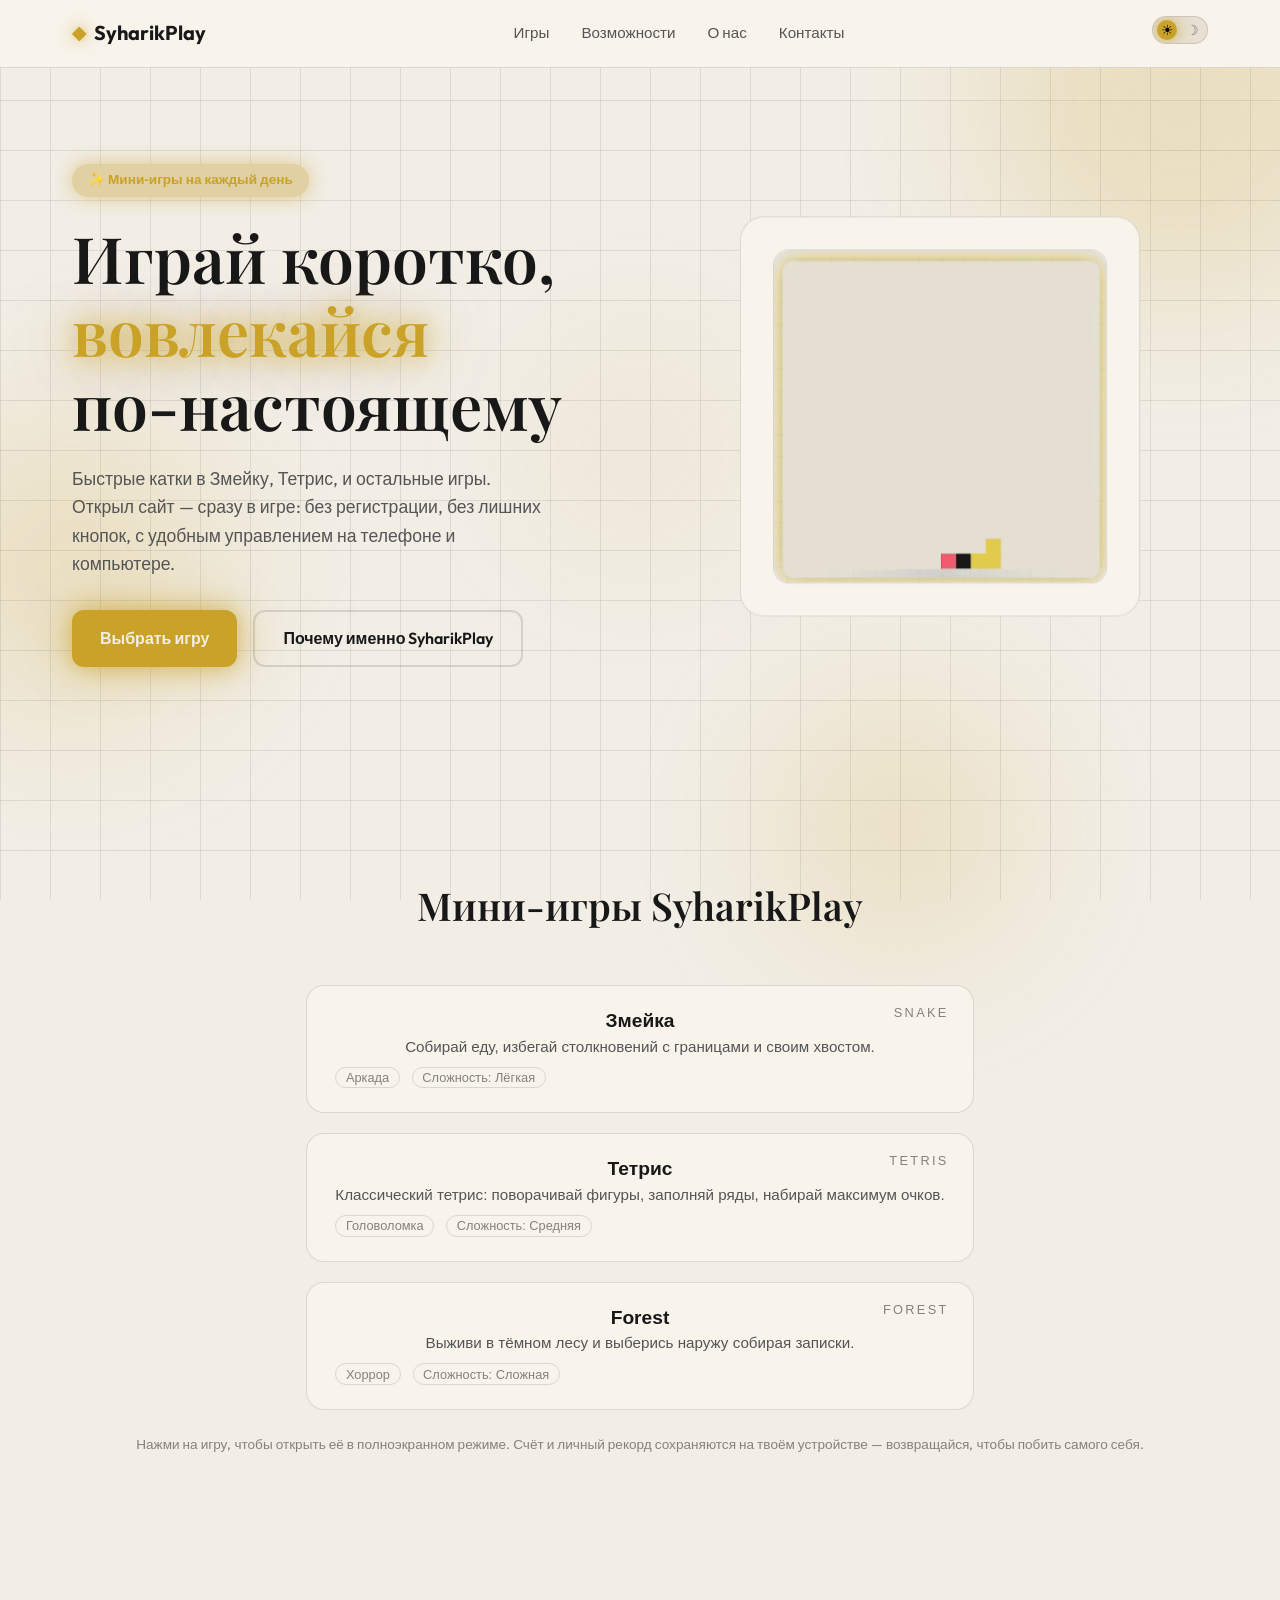
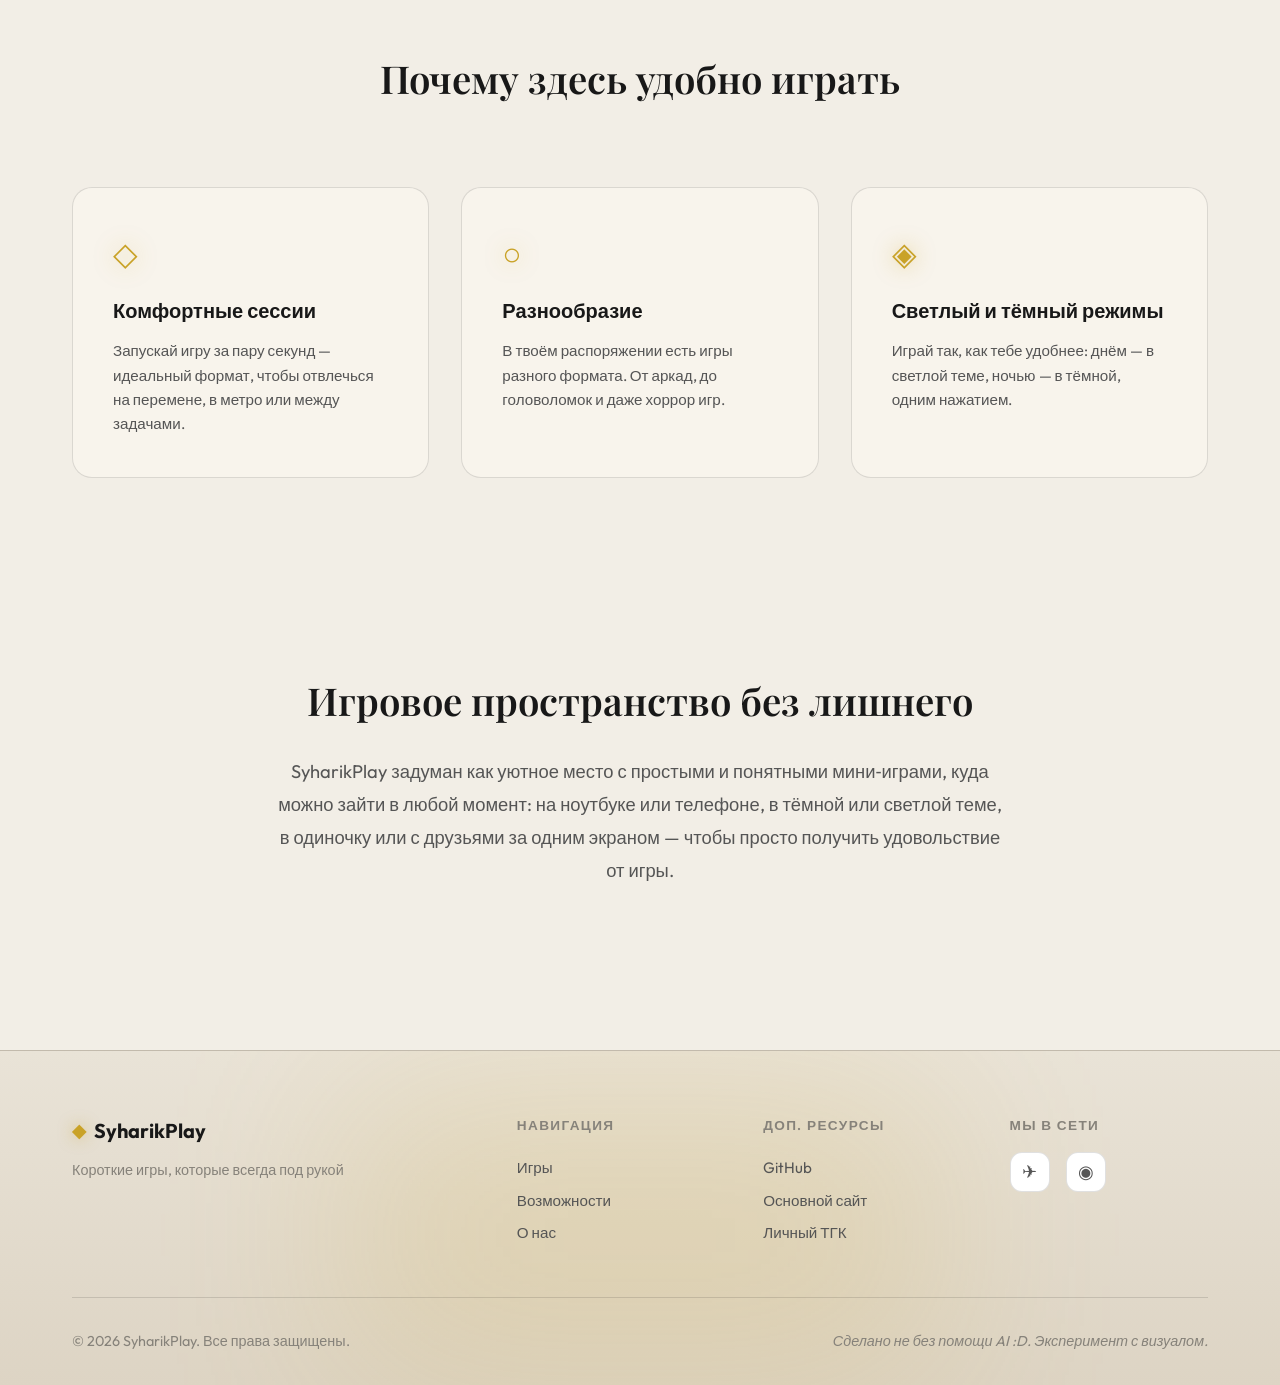
==== commit 72cce93c: "update info" ====
--- a/index.html
+++ b/index.html
@@ -63,7 +63,7 @@
           <span class="hero-title-line">по‑настоящему</span>
         </h1>
         <p class="hero-description">
-          Быстрые катки в Змейку, Тетрис, Flappy Bird и Пятнашки. 
+          Быстрые катки в Змейку, Тетрис, и остальные игры. 
           Открыл сайт — сразу в игре: без регистрации, без лишних кнопок, 
           с удобным управлением на телефоне и компьютере.
         </p>
@@ -113,8 +113,8 @@
         </article>
         <article class="feature-card glow-card">
           <div class="feature-icon">○</div>
-          <h3>Мягкие анимации</h3>
-          <p>Ненавязчивые эффекты и плавные переходы, которые не отвлекают от геймплея и не утомляют глаза.</p>
+          <h3>Разнообразие</h3>
+          <p>В твоём распоряжении есть игры разного формата. От аркад, до головоломок и даже хоррор игр.</p>
         </article>
         <article class="feature-card glow-card">
           <div class="feature-icon">◈</div>
@@ -154,14 +154,14 @@
           <h4>Навигация</h4>
           <a href="#games">Игры</a>
           <a href="#features">Возможности</a>
-          <a href="https://github.com/Syharik3316/SyharikPlay">GitHub</a>
+          <a href="#about">О нас</a>
         </div>
 
         <div class="footer-links">
-          <h4>Режимы игры</h4>
-          <a href="#games">Классические аркады</a>
-          <a href="#games">Головоломки</a>
-          <a href="#games">Раннеры</a>
+          <h4>Доп. Ресурсы</h4>
+          <a href="https://github.com/Syharik3316/SyharikPlay">GitHub</a>
+          <a href="https://syharik.ru">Основной сайт</a>
+          <a href="https://t.me/+Bpa8uDYhQ9tmMDAy">Личный ТГК</a>
         </div>
 
         <div class="footer-social">
@@ -175,15 +175,13 @@
 
       <div class="footer-bottom">
         <p>© 2026 SyharikPlay. Все права защищены.</p>
-        <p class="footer-made">Сделано для тех, кто любит «ещё одну попытку»</p>
+        <p class="footer-made">Сделано не без помощи AI :D. Эксперимент с визуалом.</p>
       </div>
     </div>
   </footer>
 
   <script src="snake.js"></script>
   <script src="tetris.js"></script>
-  <script src="flappy-bird.js"></script>
-  <script src="fifteen.js"></script>
   <script src="script.js"></script>
 </body>
 </html>
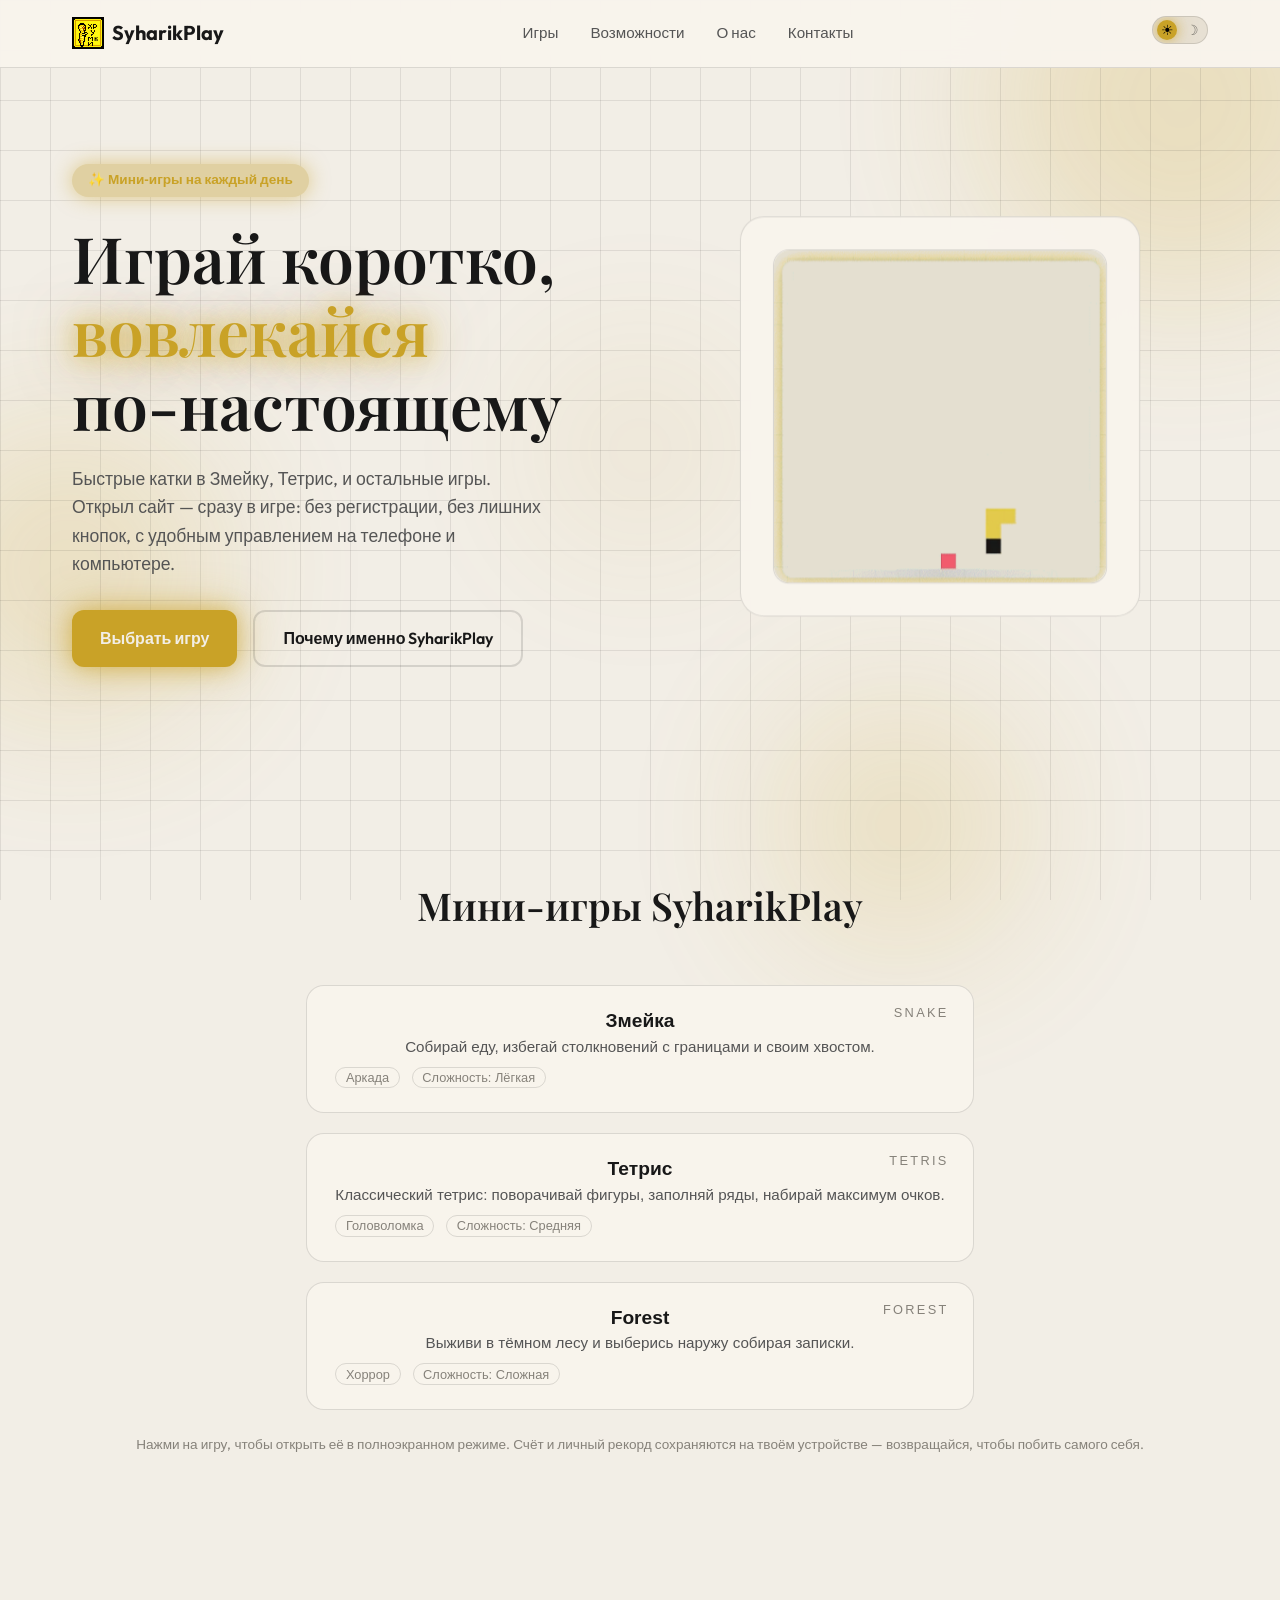
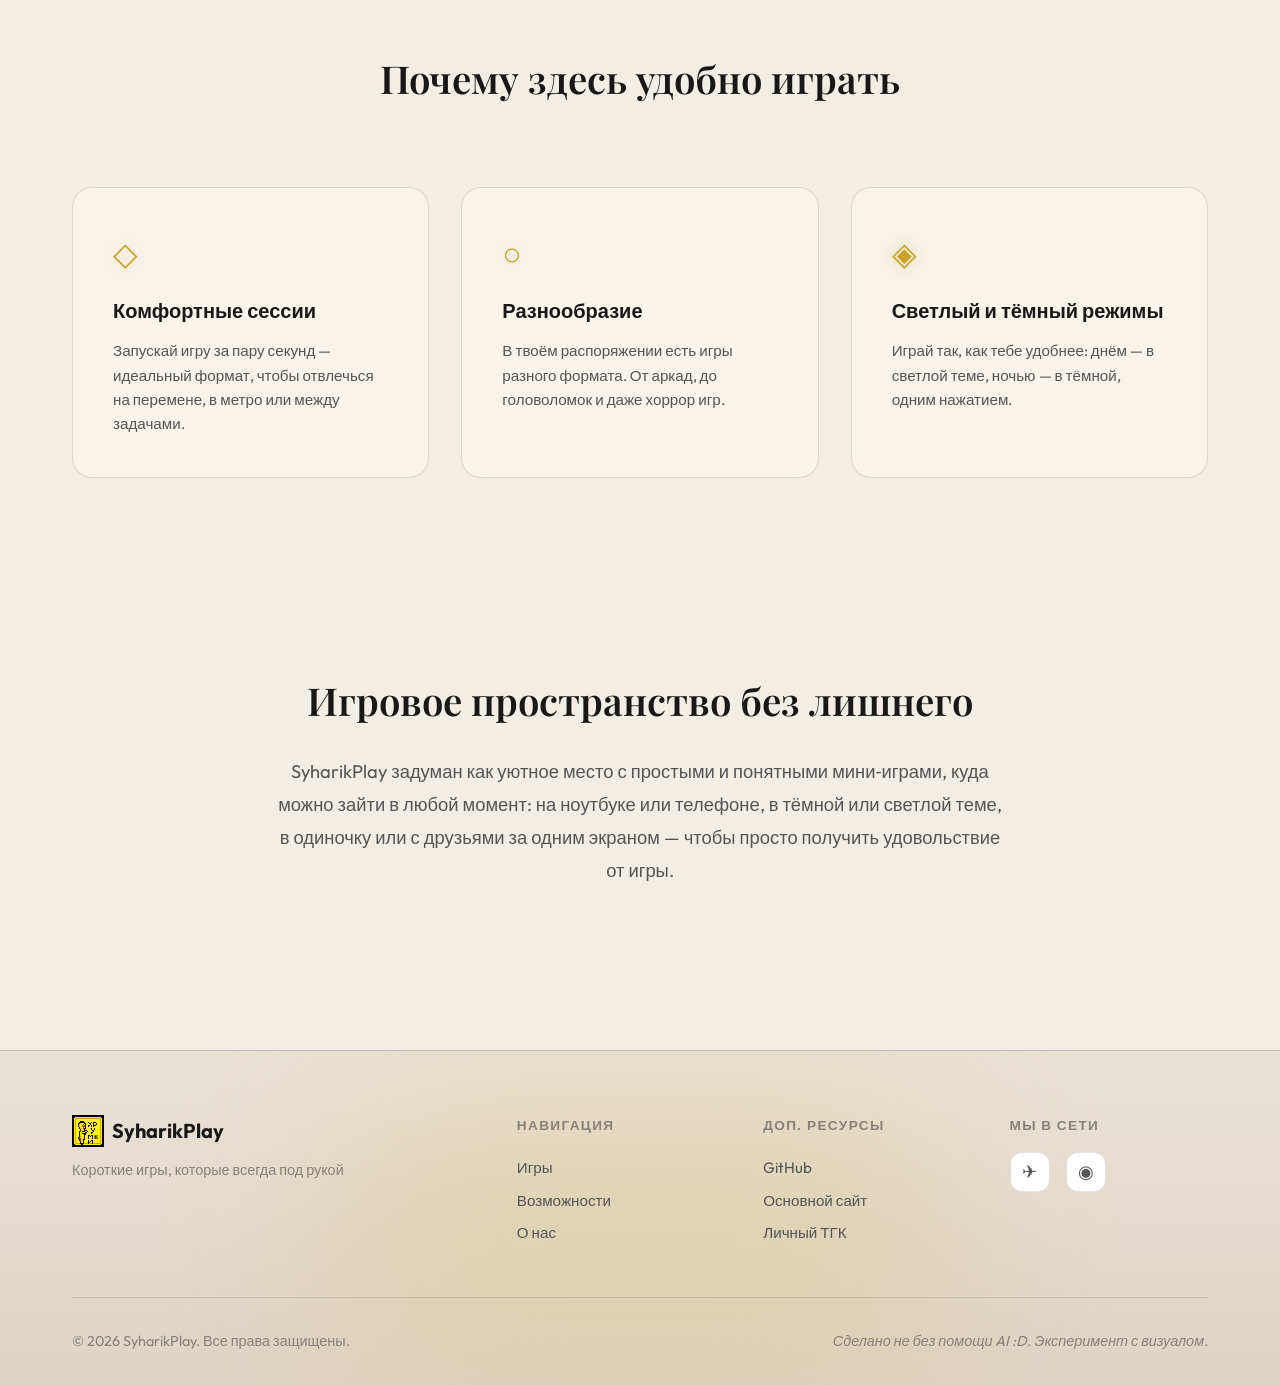
==== commit 76cb6593: "update logo" ====
--- a/index.html
+++ b/index.html
@@ -23,7 +23,7 @@
   <header class="header">
     <div class="header-inner">
       <a href="#" class="logo">
-        <span class="logo-icon">◆</span>
+        <img class="logo-icon" src="favicon.ico" width="32" height="32">
         <span class="logo-text">SyharikPlay</span>
       </a>
 
@@ -144,7 +144,7 @@
       <div class="footer-grid">
         <div class="footer-brand">
           <a href="#" class="footer-logo">
-            <span class="logo-icon">◆</span>
+          <img class="logo-icon" src="favicon.ico" width="32" height="32">
             SyharikPlay
           </a>
           <p class="footer-tagline">Короткие игры, которые всегда под рукой</p>
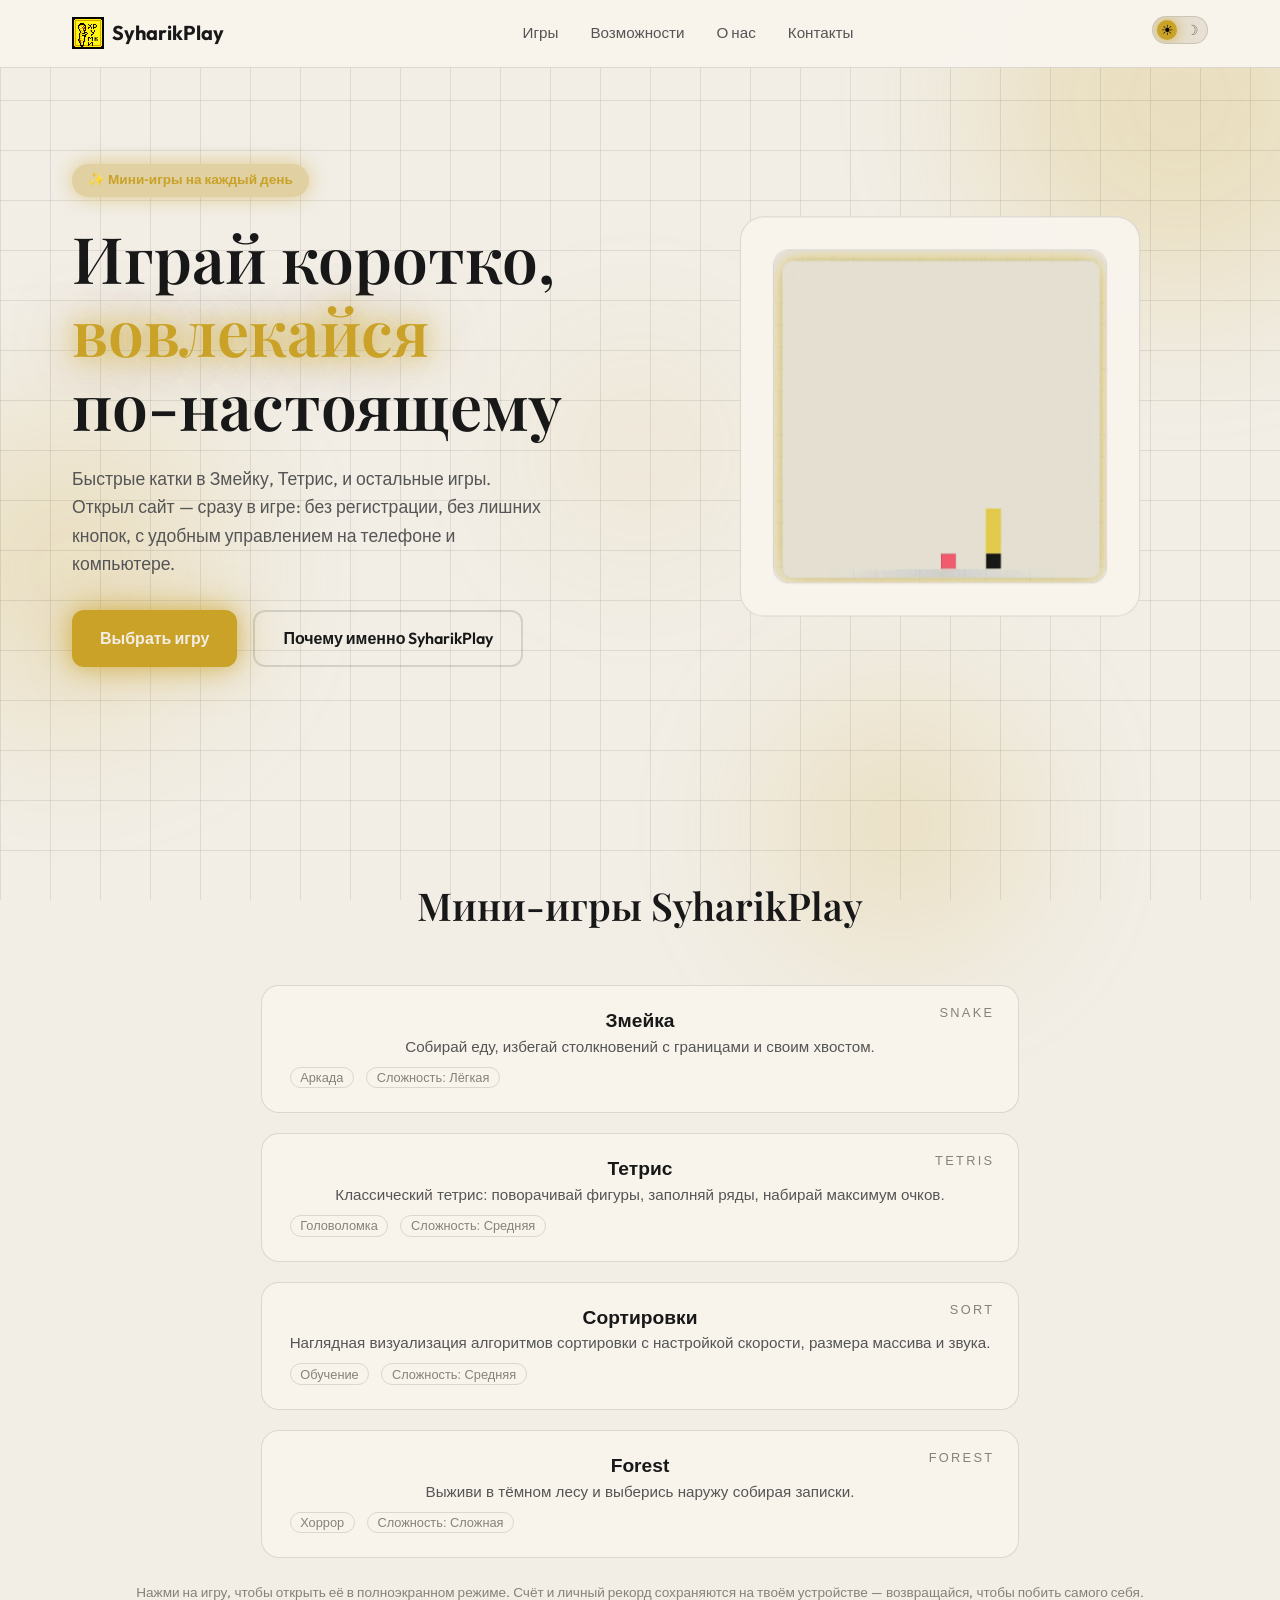
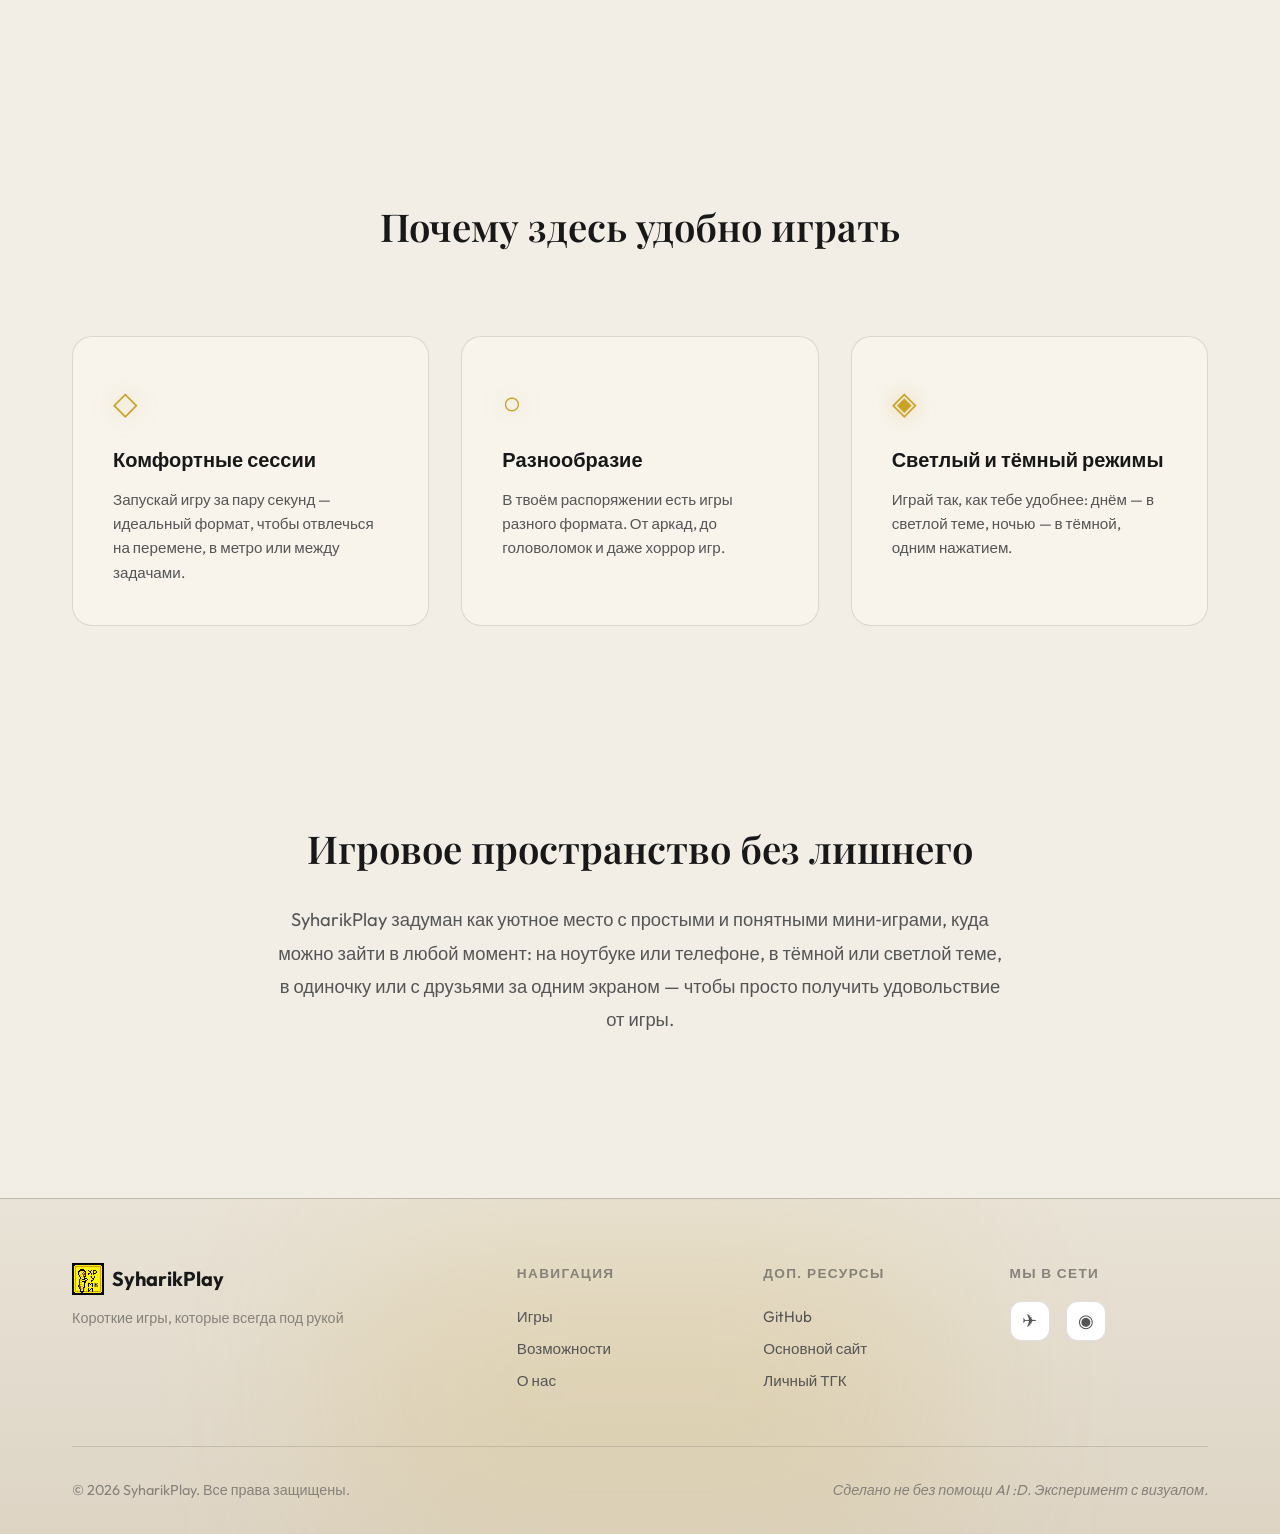
==== commit df6bf528: "Add files via upload" ====
--- a/index.html
+++ b/index.html
@@ -1,187 +1,187 @@
-<!DOCTYPE html>
-<html lang="ru">
-<head>
-  <meta charset="UTF-8">
-  <meta name="viewport" content="width=device-width, initial-scale=1.0, viewport-fit=cover">
-  <title>SyharikPlay — играй, соревнуйся, побеждай</title>
-  <link rel="preconnect" href="https://fonts.googleapis.com">
-  <link rel="preconnect" href="https://fonts.gstatic.com" crossorigin>
-  <link href="https://fonts.googleapis.com/css2?family=Outfit:wght@300;400;500;600;700&family=Playfair+Display:ital,wght@0,400;0,600;1,400&display=swap" rel="stylesheet">
-  <link rel="stylesheet" href="styles.css">
-  <link rel="icon" type="image/x-icon" href="favicon.ico">
-</head>
-<body>
-  <!-- Фоновые светящиеся элементы -->
-  <div class="glow-orb-wrap" data-orb="1"><div class="glow-orb glow-orb-1"></div></div>
-  <div class="glow-orb-wrap" data-orb="2"><div class="glow-orb glow-orb-2"></div></div>
-  <div class="glow-orb-wrap" data-orb="3"><div class="glow-orb glow-orb-3"></div></div>
-  <div class="glow-orb-wrap" data-orb="4"><div class="glow-orb glow-orb-4"></div></div>
-  <div class="grid-pattern" id="gridPattern"></div>
-  <div class="click-ripples" id="clickRipples"></div>
-
-  <!-- Шапка -->
-  <header class="header">
-    <div class="header-inner">
-      <a href="#" class="logo">
-        <img class="logo-icon" src="favicon.ico" width="32" height="32">
-        <span class="logo-text">SyharikPlay</span>
-      </a>
-
-      <div class="nav-overlay" id="navOverlay" aria-hidden="true"></div>
-      <button class="nav-toggle" id="navToggle" aria-label="Меню" aria-expanded="false">
-        <span class="nav-toggle-bar"></span>
-        <span class="nav-toggle-bar"></span>
-        <span class="nav-toggle-bar"></span>
-      </button>
-
-      <nav class="nav" id="nav">
-        <a href="#games" class="nav-link">Игры</a>
-        <a href="#features" class="nav-link">Возможности</a>
-        <a href="#about" class="nav-link">О нас</a>
-        <a href="#contact" class="nav-link">Контакты</a>
-      </nav>
-
-      <div class="header-actions">
-        <button class="theme-toggle" id="themeToggle" aria-label="Переключить тему">
-          <span class="theme-icon theme-icon-sun">☀</span>
-          <span class="theme-icon theme-icon-moon">☽</span>
-          <span class="theme-toggle-track"></span>
-        </button>
-      </div>
-    </div>
-  </header>
-
-  <!-- Основной контент -->
-  <main>
-    <!-- Hero секция -->
-    <section class="hero">
-      <div class="hero-content">
-        <span class="hero-badge">✨ Мини‑игры на каждый день</span>
-        <h1 class="hero-title">
-          <span class="hero-title-line">Играй коротко,</span>
-          <span class="hero-title-line hero-title-accent">вовлекайся</span>
-          <span class="hero-title-line">по‑настоящему</span>
-        </h1>
-        <p class="hero-description">
-          Быстрые катки в Змейку, Тетрис, и остальные игры. 
-          Открыл сайт — сразу в игре: без регистрации, без лишних кнопок, 
-          с удобным управлением на телефоне и компьютере.
-        </p>
-        <div class="hero-actions">
-          <a href="#games" class="btn btn-primary">Выбрать игру</a>
-          <a href="#about" class="btn btn-ghost">Почему именно SyharikPlay</a>
-        </div>
-      </div>
-      <div class="hero-visual">
-        <div class="glow-card hero-card">
-          <div class="hero-card-inner">
-            <img
-              src="hero-animation-light.gif"
-              alt="Анимированная иллюстрация игрового процесса SyharikPlay"
-              class="hero-gif"
-              loading="lazy"
-            >
-          </div>
-        </div>
-      </div>
-    </section>
-
-    <!-- Секция игр -->
-    <section class="games" id="games">
-      <h2 class="section-title">Мини‑игры SyharikPlay</h2>
-
-      <div class="games-layout">
-        <div class="games-list" id="gamesList">
-          <!-- Карточки игр создаются из JS, чтобы их было проще конфигурировать -->
-        </div>
-      </div>
-
-      <p class="games-hint games-hint-center">
-        Нажми на игру, чтобы открыть её в полноэкранном режиме. 
-        Счёт и личный рекорд сохраняются на твоём устройстве — возвращайся, чтобы побить самого себя.
-      </p>
-    </section>
-
-    <!-- Секция возможностей -->
-    <section class="features" id="features">
-      <h2 class="section-title">Почему здесь удобно играть</h2>
-      <div class="features-grid">
-        <article class="feature-card glow-card">
-          <div class="feature-icon">◇</div>
-          <h3>Комфортные сессии</h3>
-          <p>Запускай игру за пару секунд — идеальный формат, чтобы отвлечься на перемене, в метро или между задачами.</p>
-        </article>
-        <article class="feature-card glow-card">
-          <div class="feature-icon">○</div>
-          <h3>Разнообразие</h3>
-          <p>В твоём распоряжении есть игры разного формата. От аркад, до головоломок и даже хоррор игр.</p>
-        </article>
-        <article class="feature-card glow-card">
-          <div class="feature-icon">◈</div>
-          <h3>Светлый и тёмный режимы</h3>
-          <p>Играй так, как тебе удобнее: днём — в светлой теме, ночью — в тёмной, одним нажатием.</p>
-        </article>
-      </div>
-    </section>
-
-    <!-- О нас -->
-    <section class="about" id="about">
-      <div class="about-content">
-        <h2 class="section-title">Игровое пространство без лишнего</h2>
-        <p class="about-text">
-          SyharikPlay задуман как уютное место с простыми и понятными мини‑играми, 
-          куда можно зайти в любой момент: на ноутбуке или телефоне, в тёмной или светлой теме, 
-          в одиночку или с друзьями за одним экраном — чтобы просто получить удовольствие от игры.
-        </p>
-      </div>
-    </section>
-  </main>
-
-  <!-- Футер -->
-  <footer class="footer" id="contact">
-    <div class="footer-glow"></div>
-    <div class="footer-inner">
-      <div class="footer-grid">
-        <div class="footer-brand">
-          <a href="#" class="footer-logo">
-          <img class="logo-icon" src="favicon.ico" width="32" height="32">
-            SyharikPlay
-          </a>
-          <p class="footer-tagline">Короткие игры, которые всегда под рукой</p>
-        </div>
-
-        <div class="footer-links">
-          <h4>Навигация</h4>
-          <a href="#games">Игры</a>
-          <a href="#features">Возможности</a>
-          <a href="#about">О нас</a>
-        </div>
-
-        <div class="footer-links">
-          <h4>Доп. Ресурсы</h4>
-          <a href="https://github.com/Syharik3316/SyharikPlay">GitHub</a>
-          <a href="https://syharik.ru">Основной сайт</a>
-          <a href="https://t.me/+Bpa8uDYhQ9tmMDAy">Личный ТГК</a>
-        </div>
-
-        <div class="footer-social">
-          <h4>Мы в сети</h4>
-          <div class="social-links">
-            <a href="https://t.me/Syharik3316" class="social-link" aria-label="Telegram">✈</a>
-            <a href="https://syharik.ru" class="social-link" aria-label="Syharik">◉</a>
-          </div>
-        </div>
-      </div>
-
-      <div class="footer-bottom">
-        <p>© 2026 SyharikPlay. Все права защищены.</p>
-        <p class="footer-made">Сделано не без помощи AI :D. Эксперимент с визуалом.</p>
-      </div>
-    </div>
-  </footer>
-
-  <script src="snake.js"></script>
-  <script src="tetris.js"></script>
-  <script src="script.js"></script>
-</body>
-</html>
+<!DOCTYPE html>
+<html lang="ru">
+<head>
+  <meta charset="UTF-8">
+  <meta name="viewport" content="width=device-width, initial-scale=1.0, viewport-fit=cover">
+  <title>SyharikPlay — играй, соревнуйся, побеждай</title>
+  <link rel="preconnect" href="https://fonts.googleapis.com">
+  <link rel="preconnect" href="https://fonts.gstatic.com" crossorigin>
+  <link href="https://fonts.googleapis.com/css2?family=Outfit:wght@300;400;500;600;700&family=Playfair+Display:ital,wght@0,400;0,600;1,400&display=swap" rel="stylesheet">
+  <link rel="stylesheet" href="styles.css">
+  <link rel="icon" type="image/x-icon" href="favicon.ico">
+</head>
+<body>
+  <!-- Фоновые светящиеся элементы -->
+  <div class="glow-orb-wrap" data-orb="1"><div class="glow-orb glow-orb-1"></div></div>
+  <div class="glow-orb-wrap" data-orb="2"><div class="glow-orb glow-orb-2"></div></div>
+  <div class="glow-orb-wrap" data-orb="3"><div class="glow-orb glow-orb-3"></div></div>
+  <div class="glow-orb-wrap" data-orb="4"><div class="glow-orb glow-orb-4"></div></div>
+  <div class="grid-pattern" id="gridPattern"></div>
+  <div class="click-ripples" id="clickRipples"></div>
+
+  <!-- Шапка -->
+  <header class="header">
+    <div class="header-inner">
+      <a href="#" class="logo">
+        <img class="logo-icon" src="favicon.ico" width="32" height="32">
+        <span class="logo-text">SyharikPlay</span>
+      </a>
+
+      <div class="nav-overlay" id="navOverlay" aria-hidden="true"></div>
+      <button class="nav-toggle" id="navToggle" aria-label="Меню" aria-expanded="false">
+        <span class="nav-toggle-bar"></span>
+        <span class="nav-toggle-bar"></span>
+        <span class="nav-toggle-bar"></span>
+      </button>
+
+      <nav class="nav" id="nav">
+        <a href="#games" class="nav-link">Игры</a>
+        <a href="#features" class="nav-link">Возможности</a>
+        <a href="#about" class="nav-link">О нас</a>
+        <a href="#contact" class="nav-link">Контакты</a>
+      </nav>
+
+      <div class="header-actions">
+        <button class="theme-toggle" id="themeToggle" aria-label="Переключить тему">
+          <span class="theme-icon theme-icon-sun">☀</span>
+          <span class="theme-icon theme-icon-moon">☽</span>
+          <span class="theme-toggle-track"></span>
+        </button>
+      </div>
+    </div>
+  </header>
+
+  <!-- Основной контент -->
+  <main>
+    <!-- Hero секция -->
+    <section class="hero">
+      <div class="hero-content">
+        <span class="hero-badge">✨ Мини‑игры на каждый день</span>
+        <h1 class="hero-title">
+          <span class="hero-title-line">Играй коротко,</span>
+          <span class="hero-title-line hero-title-accent">вовлекайся</span>
+          <span class="hero-title-line">по‑настоящему</span>
+        </h1>
+        <p class="hero-description">
+          Быстрые катки в Змейку, Тетрис, и остальные игры. 
+          Открыл сайт — сразу в игре: без регистрации, без лишних кнопок, 
+          с удобным управлением на телефоне и компьютере.
+        </p>
+        <div class="hero-actions">
+          <a href="#games" class="btn btn-primary">Выбрать игру</a>
+          <a href="#about" class="btn btn-ghost">Почему именно SyharikPlay</a>
+        </div>
+      </div>
+      <div class="hero-visual">
+        <div class="glow-card hero-card">
+          <div class="hero-card-inner">
+            <img
+              src="hero-animation-light.gif"
+              alt="Анимированная иллюстрация игрового процесса SyharikPlay"
+              class="hero-gif"
+              loading="lazy"
+            >
+          </div>
+        </div>
+      </div>
+    </section>
+
+    <!-- Секция игр -->
+    <section class="games" id="games">
+      <h2 class="section-title">Мини‑игры SyharikPlay</h2>
+
+      <div class="games-layout">
+        <div class="games-list" id="gamesList">
+          <!-- Карточки игр создаются из JS, чтобы их было проще конфигурировать -->
+        </div>
+      </div>
+
+      <p class="games-hint games-hint-center">
+        Нажми на игру, чтобы открыть её в полноэкранном режиме. 
+        Счёт и личный рекорд сохраняются на твоём устройстве — возвращайся, чтобы побить самого себя.
+      </p>
+    </section>
+
+    <!-- Секция возможностей -->
+    <section class="features" id="features">
+      <h2 class="section-title">Почему здесь удобно играть</h2>
+      <div class="features-grid">
+        <article class="feature-card glow-card">
+          <div class="feature-icon">◇</div>
+          <h3>Комфортные сессии</h3>
+          <p>Запускай игру за пару секунд — идеальный формат, чтобы отвлечься на перемене, в метро или между задачами.</p>
+        </article>
+        <article class="feature-card glow-card">
+          <div class="feature-icon">○</div>
+          <h3>Разнообразие</h3>
+          <p>В твоём распоряжении есть игры разного формата. От аркад, до головоломок и даже хоррор игр.</p>
+        </article>
+        <article class="feature-card glow-card">
+          <div class="feature-icon">◈</div>
+          <h3>Светлый и тёмный режимы</h3>
+          <p>Играй так, как тебе удобнее: днём — в светлой теме, ночью — в тёмной, одним нажатием.</p>
+        </article>
+      </div>
+    </section>
+
+    <!-- О нас -->
+    <section class="about" id="about">
+      <div class="about-content">
+        <h2 class="section-title">Игровое пространство без лишнего</h2>
+        <p class="about-text">
+          SyharikPlay задуман как уютное место с простыми и понятными мини‑играми, 
+          куда можно зайти в любой момент: на ноутбуке или телефоне, в тёмной или светлой теме, 
+          в одиночку или с друзьями за одним экраном — чтобы просто получить удовольствие от игры.
+        </p>
+      </div>
+    </section>
+  </main>
+
+  <!-- Футер -->
+  <footer class="footer" id="contact">
+    <div class="footer-glow"></div>
+    <div class="footer-inner">
+      <div class="footer-grid">
+        <div class="footer-brand">
+          <a href="#" class="footer-logo">
+          <img class="logo-icon" src="favicon.ico" width="32" height="32">
+            SyharikPlay
+          </a>
+          <p class="footer-tagline">Короткие игры, которые всегда под рукой</p>
+        </div>
+
+        <div class="footer-links">
+          <h4>Навигация</h4>
+          <a href="#games">Игры</a>
+          <a href="#features">Возможности</a>
+          <a href="#about">О нас</a>
+        </div>
+
+        <div class="footer-links">
+          <h4>Доп. Ресурсы</h4>
+          <a href="https://github.com/Syharik3316/SyharikPlay">GitHub</a>
+          <a href="https://syharik.ru">Основной сайт</a>
+          <a href="https://t.me/+Bpa8uDYhQ9tmMDAy">Личный ТГК</a>
+        </div>
+
+        <div class="footer-social">
+          <h4>Мы в сети</h4>
+          <div class="social-links">
+            <a href="https://t.me/Syharik3316" class="social-link" aria-label="Telegram">✈</a>
+            <a href="https://syharik.ru" class="social-link" aria-label="Syharik">◉</a>
+          </div>
+        </div>
+      </div>
+
+      <div class="footer-bottom">
+        <p>© 2026 SyharikPlay. Все права защищены.</p>
+        <p class="footer-made">Сделано не без помощи AI :D. Эксперимент с визуалом.</p>
+      </div>
+    </div>
+  </footer>
+
+  <script src="snake.js"></script>
+  <script src="tetris.js"></script>
+  <script src="script.js"></script>
+</body>
+</html>
--- a/styles.css
+++ b/styles.css
@@ -1,1504 +1,1504 @@
-/* ═══════════════════════════════════════════════════════════════
-   FrontVisual — Светлая и тёмная темы с эффектами свечения
-   ═══════════════════════════════════════════════════════════════ */
-
-:root {
-  /* Светлая тема (по умолчанию) — чуть темнее и теплее */
-  --bg-primary: #f2eee6;
-  --bg-secondary: #e7e0d3;
-  --bg-elevated: #ffffff;
-  --bg-card: rgba(248, 244, 237, 0.96);
-  --text-primary: #181818;
-  --text-secondary: #555555;
-  --text-muted: #86827a;
-  --accent: #c9a227;
-  --accent-soft: #e0d0a2;
-  --accent-glow: rgba(201, 162, 39, 0.5);
-  --border: rgba(0, 0, 0, 0.12);
-  --shadow: rgba(0, 0, 0, 0.08);
-  --footer-bg: linear-gradient(180deg, #e9e3d7 0%, #ddd4c4 100%);
-}
-
-[data-theme="dark"] {
-  --bg-primary: #0d0d0f;
-  --bg-secondary: #141417;
-  --bg-elevated: #1a1a1e;
-  --bg-card: rgba(26, 26, 30, 0.9);
-  --text-primary: #f5f5f5;
-  --text-secondary: #b0b0b5;
-  --text-muted: #6e6e75;
-  --accent: #e8c547;
-  --accent-soft: #3d3520;
-  --accent-glow: rgba(232, 197, 71, 0.5);
-  --border: rgba(255, 255, 255, 0.06);
-  --shadow: rgba(0, 0, 0, 0.3);
-  --footer-bg: linear-gradient(180deg, #0f0f11 0%, #080809 100%);
-}
-
-/* Сброс и базовые стили */
-*, *::before, *::after { box-sizing: border-box; margin: 0; padding: 0; }
-
-html {
-  scroll-behavior: smooth;
-}
-
-body {
-  font-family: 'Outfit', -apple-system, sans-serif;
-  background: var(--bg-primary);
-  color: var(--text-primary);
-  line-height: 1.6;
-  min-height: 100vh;
-  min-height: 100dvh;
-  transition: background 0.5s ease, color 0.5s ease;
-  padding: env(safe-area-inset-top) env(safe-area-inset-right) env(safe-area-inset-bottom) env(safe-area-inset-left);
-}
-
-html,
-body {
-  overflow-x: hidden;
-}
-
-/* Блокировка скролла страницы, когда открыто мобильное меню */
-html.nav-locked,
-html.nav-locked body {
-  overflow: hidden;
-  overscroll-behavior: contain;
-}
-
-/* Сетка на фоне */
-.grid-pattern {
-  position: fixed;
-  inset: 0;
-  background-image: 
-    linear-gradient(var(--border) 1px, transparent 1px),
-    linear-gradient(90deg, var(--border) 1px, transparent 1px);
-  background-size: 50px 50px;
-  pointer-events: none;
-  opacity: 0.7;
-  z-index: 0;
-  transition: transform 0.1s ease-out;
-}
-
-/* Контейнер для клик-всплесков */
-.click-ripples {
-  position: fixed;
-  inset: 0;
-  pointer-events: none;
-  z-index: 0;
-  overflow: hidden;
-}
-
-.click-ripple {
-  position: absolute;
-  width: 6px;
-  height: 8px;
-  margin-left: -3px;
-  margin-top: -4px;
-  border-radius: 45% 55% 52% 48% / 48% 52% 48% 52%;
-  background: rgba(201, 162, 39, 0.12);
-  box-shadow: 0 0 30px rgba(201, 162, 39, 0.08);
-  animation: rippleExpand 0.9s ease-out forwards;
-}
-
-[data-theme="dark"] .click-ripple {
-  background: rgba(232, 197, 71, 0.08);
-  box-shadow: 0 0 40px rgba(232, 197, 71, 0.06);
-}
-
-@keyframes rippleExpand {
-  0% {
-    transform: scale(1);
-    opacity: 0.6;
-  }
-  100% {
-    transform: scale(60) scaleX(1.4);
-    opacity: 0;
-  }
-}
-
-/* Обёртки орбов для параллакса */
-.glow-orb-wrap {
-  position: fixed;
-  pointer-events: none;
-  z-index: 0;
-  transition: transform 0.15s ease-out;
-  will-change: transform;
-}
-
-.glow-orb-wrap:nth-child(1) { top: -100px; right: -100px; }
-.glow-orb-wrap:nth-child(2) { bottom: 20%; left: -80px; }
-.glow-orb-wrap:nth-child(3) { top: 50%; left: 50%; width: 200px; height: 200px; margin: -100px 0 0 -100px; }
-.glow-orb-wrap:nth-child(4) { bottom: -50px; right: 20%; }
-
-/* Светящиеся орбы на фоне */
-.glow-orb {
-  position: absolute;
-  border-radius: 50%;
-  filter: blur(80px);
-  opacity: 0.4;
-  pointer-events: none;
-  z-index: 0;
-  animation: orbFloat 20s ease-in-out infinite;
-  transition: transform 0.15s ease-out, opacity 0.4s ease, filter 0.4s ease;
-}
-
-.glow-orb.orb-click-pulse {
-  animation: orbFloat 20s ease-in-out infinite, orbClickPulse 0.6s ease-out;
-}
-
-@keyframes orbClickPulse {
-  0% { opacity: 0.4; filter: blur(80px); }
-  30% { opacity: 0.7; filter: blur(100px); }
-  100% { opacity: 0.4; filter: blur(80px); }
-}
-
-.glow-orb-1 {
-  width: 400px; height: 400px;
-  background: var(--accent-glow);
-  animation-delay: 0s;
-}
-
-.glow-orb-2 {
-  width: 300px; height: 300px;
-  background: var(--accent-glow);
-  animation-delay: -7s;
-}
-
-.glow-orb-3 {
-  width: 200px; height: 200px;
-  background: var(--accent-glow);
-  left: 0; top: 0;
-  animation-delay: -14s;
-  opacity: 0.2;
-}
-
-.glow-orb-4 {
-  width: 250px; height: 250px;
-  background: var(--accent-glow);
-  animation-delay: -3s;
-}
-
-/* Позиционирование орбов внутри обёрток */
-.glow-orb-wrap .glow-orb {
-  position: absolute;
-}
-
-.glow-orb-wrap:nth-child(1) .glow-orb { top: 0; right: 0; }
-.glow-orb-wrap:nth-child(2) .glow-orb { bottom: 0; left: 0; }
-.glow-orb-wrap:nth-child(3) .glow-orb { top: 0; left: 0; }
-.glow-orb-wrap:nth-child(4) .glow-orb { bottom: 0; right: 0; }
-
-@keyframes orbFloat {
-  0%, 100% { transform: translate(0, 0) scale(1); }
-  33% { transform: translate(30px, -30px) scale(1.05); }
-  66% { transform: translate(-20px, 20px) scale(0.95); }
-}
-
-/* ═══════════════════════════════════════════════════════════════
-   ШАПКА
-   ═══════════════════════════════════════════════════════════════ */
-
-.header {
-  position: sticky;
-  top: 0;
-  z-index: 100;
-  background: var(--bg-card);
-  backdrop-filter: blur(20px);
-  -webkit-backdrop-filter: blur(20px);
-  border-bottom: 1px solid var(--border);
-  transition: all 0.4s ease;
-}
-
-.header-inner {
-  max-width: 1200px;
-  margin: 0 auto;
-  padding: 1rem 2rem;
-  display: flex;
-  align-items: center;
-  justify-content: space-between;
-  gap: 2rem;
-}
-
-.logo {
-  display: flex;
-  align-items: center;
-  gap: 0.5rem;
-  text-decoration: none;
-  color: var(--text-primary);
-  font-weight: 700;
-  font-size: 1.25rem;
-  transition: transform 0.3s ease;
-}
-
-.logo:hover { transform: scale(1.02); }
-
-.logo-icon {
-  color: var(--accent);
-  font-size: 1.1rem;
-  text-shadow: 
-    0 0 10px var(--accent-glow),
-    0 0 20px var(--accent-glow);
-  animation: iconPulse 3s ease-in-out infinite;
-}
-
-@keyframes iconPulse {
-  0%, 100% { opacity: 1; }
-  50% { opacity: 0.8; }
-}
-
-.nav-overlay {
-  display: none;
-  position: fixed;
-  inset: 0;
-  background: rgba(0, 0, 0, 0.35);
-  backdrop-filter: blur(4px);
-  -webkit-backdrop-filter: blur(4px);
-  z-index: 104;
-  opacity: 0;
-  transition: opacity 0.3s ease;
-}
-
-@media (max-width: 768px) {
-  .nav-overlay {
-    display: block;
-    pointer-events: none;
-  }
-
-  .nav-overlay[aria-hidden="false"] {
-    pointer-events: auto;
-    opacity: 1;
-  }
-}
-
-.nav-toggle {
-  display: none;
-  flex-direction: column;
-  justify-content: center;
-  gap: 6px;
-  width: 44px;
-  height: 44px;
-  padding: 0;
-  background: transparent;
-  border: none;
-  cursor: pointer;
-  z-index: 110;
-  transition: transform 0.3s ease;
-}
-
-.nav-toggle-bar {
-  display: block;
-  width: 22px;
-  height: 2px;
-  background: var(--text-primary);
-  border-radius: 2px;
-  transition: all 0.3s ease;
-}
-
-.nav-toggle[aria-expanded="true"] .nav-toggle-bar:nth-child(1) {
-  transform: translateY(8px) rotate(45deg);
-}
-
-.nav-toggle[aria-expanded="true"] .nav-toggle-bar:nth-child(2) {
-  opacity: 0;
-}
-
-.nav-toggle[aria-expanded="true"] .nav-toggle-bar:nth-child(3) {
-  transform: translateY(-8px) rotate(-45deg);
-}
-
-.nav {
-  display: flex;
-  gap: 2rem;
-}
-
-.nav-link {
-  color: var(--text-secondary);
-  text-decoration: none;
-  font-weight: 500;
-  font-size: 0.95rem;
-  position: relative;
-  padding: 0.25rem 0;
-  transition: color 0.3s ease;
-}
-
-.nav-link::after {
-  content: '';
-  position: absolute;
-  bottom: 0; left: 0;
-  width: 0;
-  height: 2px;
-  background: var(--accent);
-  transition: width 0.3s ease;
-}
-
-.nav-link:hover {
-  color: var(--text-primary);
-}
-
-.nav-link:hover::after { width: 100%; }
-
-/* Кнопка переключения темы */
-.theme-toggle {
-  position: relative;
-  width: 56px;
-  height: 28px;
-  background: var(--bg-secondary);
-  border: 1px solid var(--border);
-  border-radius: 14px;
-  cursor: pointer;
-  overflow: hidden;
-  transition: all 0.4s ease;
-}
-
-.theme-toggle:hover {
-  box-shadow: 
-    0 0 15px var(--accent-glow),
-    0 0 30px var(--accent-glow);
-}
-
-.theme-toggle .theme-icon {
-  position: absolute;
-  top: 50%;
-  transform: translateY(-50%);
-  font-size: 0.9rem;
-  z-index: 2;
-  transition: opacity 0.3s ease;
-}
-
-.theme-icon-sun {
-  left: 8px;
-  opacity: 1;
-}
-
-.theme-icon-moon {
-  right: 8px;
-  opacity: 0.5;
-}
-
-[data-theme="dark"] .theme-icon-sun {
-  opacity: 0.5;
-}
-
-[data-theme="dark"] .theme-icon-moon {
-  opacity: 1;
-}
-
-.theme-toggle-track {
-  position: absolute;
-  top: 50%;
-  left: 4px;
-  width: 20px;
-  height: 20px;
-  margin-top: -10px;
-  background: var(--accent);
-  border-radius: 50%;
-  transition: transform 0.4s cubic-bezier(0.4, 0, 0.2, 1);
-  box-shadow: 
-    0 0 10px var(--accent-glow),
-    0 0 20px var(--accent-glow);
-}
-
-[data-theme="dark"] .theme-toggle-track {
-  transform: translateX(28px);
-}
-
-/* ═══════════════════════════════════════════════════════════════
-   HERO
-   ═══════════════════════════════════════════════════════════════ */
-
-main {
-  position: relative;
-  z-index: 1;
-}
-
-.hero {
-  max-width: 1200px;
-  margin: 0 auto;
-  padding: 6rem 2rem 8rem;
-  display: grid;
-  grid-template-columns: 1fr 1fr;
-  gap: 4rem;
-  align-items: center;
-}
-
-@media (max-width: 900px) {
-  .hero {
-    grid-template-columns: 1fr;
-    text-align: center;
-  }
-}
-
-.hero-badge {
-  display: inline-block;
-  padding: 0.35rem 1rem;
-  background: var(--accent-soft);
-  color: var(--accent);
-  font-size: 0.85rem;
-  font-weight: 600;
-  border-radius: 100px;
-  margin-bottom: 1.5rem;
-  animation: fadeInUp 0.8s ease forwards;
-  box-shadow: 0 0 20px var(--accent-glow);
-}
-
-.hero-title {
-  font-family: 'Playfair Display', serif;
-  font-size: clamp(2.5rem, 5vw, 4rem);
-  font-weight: 600;
-  line-height: 1.15;
-  margin-bottom: 1.5rem;
-}
-
-.hero-title-line {
-  display: block;
-  opacity: 0;
-  animation: fadeInUp 0.8s ease forwards;
-}
-
-.hero-title-line:nth-child(1) { animation-delay: 0.1s; }
-.hero-title-line:nth-child(2) { animation-delay: 0.25s; }
-.hero-title-line:nth-child(3) { animation-delay: 0.4s; }
-
-.hero-title-accent {
-  color: var(--accent);
-  text-shadow: 
-    0 0 20px var(--accent-glow),
-    0 0 40px var(--accent-glow),
-    0 0 60px var(--accent-glow);
-}
-
-.hero-description {
-  color: var(--text-secondary);
-  font-size: 1.1rem;
-  max-width: 480px;
-  margin-bottom: 2rem;
-  opacity: 0;
-  animation: fadeInUp 0.8s ease 0.5s forwards;
-}
-
-.hero-actions {
-  display: flex;
-  gap: 1rem;
-  flex-wrap: wrap;
-  opacity: 0;
-  animation: fadeInUp 0.8s ease 0.65s forwards;
-}
-
-@keyframes fadeInUp {
-  from {
-    opacity: 0;
-    transform: translateY(20px);
-  }
-  to {
-    opacity: 1;
-    transform: translateY(0);
-  }
-}
-
-/* Кнопки */
-.btn {
-  display: inline-flex;
-  align-items: center;
-  justify-content: center;
-  padding: 0.875rem 1.75rem;
-  font-family: inherit;
-  font-size: 1rem;
-  font-weight: 600;
-  text-decoration: none;
-  border-radius: 12px;
-  cursor: pointer;
-  transition: all 0.3s ease;
-}
-
-.btn-primary {
-  background: var(--accent);
-  color: var(--bg-primary);
-  border: none;
-  box-shadow: 
-    0 0 20px var(--accent-glow),
-    0 0 40px var(--accent-glow);
-}
-
-.btn-primary:hover {
-  transform: translateY(-2px);
-  box-shadow: 
-    0 0 30px var(--accent-glow),
-    0 0 60px var(--accent-glow);
-}
-
-.btn-ghost {
-  background: transparent;
-  color: var(--text-primary);
-  border: 2px solid var(--border);
-}
-
-.btn-ghost:hover {
-  border-color: var(--accent);
-  color: var(--accent);
-  box-shadow: 0 0 20px var(--accent-glow);
-}
-
-/* Hero визуал с карточкой */
-.hero-visual {
-  display: flex;
-  justify-content: center;
-  align-items: center;
-}
-
-.hero-card {
-  width: 100%;
-  max-width: 400px;
-  aspect-ratio: 1;
-  border-radius: 24px;
-  padding: 2rem;
-  position: relative;
-  overflow: hidden;
-  animation: cardGlow 4s ease-in-out infinite;
-}
-
-@keyframes cardGlow {
-  0%, 100% { 
-    box-shadow: 
-      0 0 30px var(--accent-glow),
-      0 0 60px var(--accent-glow),
-      inset 0 0 60px rgba(255,255,255,0.03);
-  }
-  50% { 
-    box-shadow: 
-      0 0 50px var(--accent-glow),
-      0 0 90px var(--accent-glow),
-      inset 0 0 80px rgba(255,255,255,0.05);
-  }
-}
-
-.hero-card-inner {
-  width: 100%;
-  height: 100%;
-  background: var(--bg-card);
-  border-radius: 16px;
-  position: relative;
-  border: 1px solid var(--border);
-}
-
-.hero-gif {
-  width: 100%;
-  height: 100%;
-  display: block;
-  object-fit: cover;
-  border-radius: inherit;
-}
-
-.floating-shape {
-  position: absolute;
-  border-radius: 50%;
-  background: var(--accent);
-  opacity: 0.3;
-  animation: shapeFloat 6s ease-in-out infinite;
-}
-
-.shape-1 {
-  width: 80px; height: 80px;
-  top: 20%; left: 20%;
-  animation-delay: 0s;
-}
-
-.shape-2 {
-  width: 120px; height: 120px;
-  bottom: 25%; right: 20%;
-  animation-delay: -2s;
-}
-
-.shape-3 {
-  width: 60px; height: 60px;
-  top: 50%; left: 50%;
-  transform: translate(-50%, -50%);
-  animation-delay: -4s;
-}
-
-@keyframes shapeFloat {
-  0%, 100% { transform: translate(0, 0); }
-  25% { transform: translate(15px, -15px); }
-  50% { transform: translate(-10px, 10px); }
-  75% { transform: translate(10px, 10px); }
-}
-
-/* Светящиеся карточки (общий класс) */
-.glow-card {
-  background: var(--bg-card);
-  border: 1px solid var(--border);
-  backdrop-filter: blur(10px);
-  transition: 
-    transform 0.3s ease,
-    box-shadow 0.4s ease,
-    border-color 0.4s ease;
-}
-
-.glow-card:hover {
-  transform: translateY(-4px);
-}
-
-.glow-card:active {
-  transition-duration: 0.5s;
-}
-
-/* Управляем именно появлением свечения через анимацию с задержкой */
-.glow-card {
-  /* стартовое состояние — без заметного свечения */
-  box-shadow:
-    0 0 0 var(--accent-glow),
-    0 0 0 var(--accent-glow);
-}
-
-.glow-card:hover {
-  animation: glowFadeIn 0.15s ease-out forwards 0.15s;
-}
-
-.glow-card:not(:hover) {
-  animation: none;
-}
-
-@keyframes glowFadeIn {
-  0% {
-    box-shadow:
-      0 0 0 var(--accent-glow),
-      0 0 0 var(--accent-glow);
-    border-color: var(--border);
-  }
-  100% {
-    box-shadow:
-      0 0 30px var(--accent-glow),
-      0 0 60px var(--accent-glow);
-    border-color: var(--accent);
-  }
-}
-
-/* ═══════════════════════════════════════════════════════════════
-   СЕКЦИЯ ИГР
-   ═══════════════════════════════════════════════════════════════ */
-
-.games {
-  max-width: 1200px;
-  margin: 0 auto;
-  padding: 5rem 2rem 6rem;
-}
-
-.section-title {
-  font-family: 'Playfair Display', serif;
-  font-size: clamp(1.75rem, 3vw, 2.5rem);
-  font-weight: 600;
-  text-align: center;
-  margin-bottom: 3rem;
-}
-
-.games-layout {
-  display: flex;
-  justify-content: center;
-}
-
-.games-list {
-  display: flex;
-  flex-direction: column;
-  gap: 1.25rem;
-}
-
-.game-card {
-  padding: 1.5rem 1.75rem;
-  border-radius: 18px;
-  cursor: pointer;
-  position: relative;
-  overflow: hidden;
-  color: var(--text-primary);
-}
-
-.game-card::before {
-  content: attr(data-shortcode);
-  position: absolute;
-  top: 1.2rem;
-  right: 1.5rem;
-  font-size: 0.8rem;
-  text-transform: uppercase;
-  letter-spacing: 0.18em;
-  color: var(--text-muted);
-}
-
-.game-card-title {
-  font-size: 1.2rem;
-  font-weight: 600;
-  margin-bottom: 0.35rem;
-  color: var(--text-primary);
-}
-
-.game-card-desc {
-  color: var(--text-secondary);
-  font-size: 0.95rem;
-  margin-bottom: 0.75rem;
-}
-
-.game-card-meta {
-  display: flex;
-  gap: 0.75rem;
-  flex-wrap: wrap;
-  font-size: 0.8rem;
-  color: var(--text-muted);
-}
-
-.game-card-tag {
-  padding: 0.15rem 0.6rem;
-  border-radius: 999px;
-  border: 1px solid var(--border);
-}
-
-.game-card-active {
-  border-color: var(--accent);
-  box-shadow:
-    0 0 25px var(--accent-glow),
-    0 0 50px var(--accent-glow);
-}
-
-.games-playarea {
-  border-radius: 24px;
-  padding: 1.75rem 1.75rem 1.5rem;
-  display: flex;
-  flex-direction: column;
-  gap: 1.25rem;
-}
-
-.games-playarea-header {
-  display: flex;
-  justify-content: space-between;
-  gap: 1.5rem;
-  align-items: baseline;
-}
-
-.games-current-title {
-  font-size: 1.1rem;
-  font-weight: 600;
-}
-
-.games-current-subtitle {
-  display: block;
-  font-size: 0.9rem;
-  color: var(--text-muted);
-}
-
-.games-score {
-  display: inline-flex;
-  align-items: baseline;
-  gap: 0.4rem;
-  font-family: 'Outfit', monospace;
-}
-
-.games-score-label {
-  font-size: 0.85rem;
-  color: var(--text-muted);
-}
-
-.games-score-value {
-  font-size: 1.25rem;
-  font-weight: 600;
-}
-
-.games-canvas-wrap {
-  position: relative;
-  border-radius: 18px;
-  overflow: hidden;
-  border: 1px solid var(--border);
-  background: radial-gradient(circle at top, rgba(255,255,255,0.05), transparent 55%),
-              radial-gradient(circle at bottom, rgba(0,0,0,0.13), transparent 55%);
-}
-
-.games-canvas-wrap::after {
-  content: 'HTML5 Canvas';
-  position: absolute;
-  bottom: 0.5rem;
-  right: 0.85rem;
-  font-size: 0.7rem;
-  text-transform: uppercase;
-  letter-spacing: 0.16em;
-  color: rgba(255, 255, 255, 0.35);
-  text-shadow: 0 0 8px rgba(0, 0, 0, 0.5);
-  pointer-events: none;
-}
-
-.games-canvas-wrap canvas {
-  display: block;
-  width: 100%;
-  height: auto;
-  image-rendering: pixelated;
-}
-
-.games-controls {
-  display: flex;
-  gap: 0.75rem;
-  flex-wrap: wrap;
-}
-
-.games-hint {
-  font-size: 0.85rem;
-  color: var(--text-muted);
-}
-
-.games-hint-center {
-  text-align: center;
-  margin-top: 1.5rem;
-}
-
-/* ═══════════════════════════════════════════════════════════════
-   ПОЛНОЭКРАННАЯ СТРАНИЦА ИГРЫ
-   ═══════════════════════════════════════════════════════════════ */
-
-.game-page-main {
-  position: relative;
-  z-index: 1;
-  min-height: calc(100vh - 72px);
-  min-height: calc(100dvh - 72px);
-  display: flex;
-  align-items: center;
-  justify-content: center;
-  padding: 2.5rem 2rem 3rem;
-}
-
-.game-fullscreen {
-  width: 100%;
-  max-width: 960px;
-  display: flex;
-  flex-direction: column;
-  gap: 1.75rem;
-  text-align: center;
-}
-
-.game-fullscreen-info {
-  display: flex;
-  flex-direction: column;
-  align-items: center;
-  justify-content: center;
-  gap: 0.5rem;
-  text-align: center;
-}
-
-.game-fullscreen-title {
-  font-family: 'Playfair Display', serif;
-  font-size: clamp(1.8rem, 3vw, 2.4rem);
-  font-weight: 600;
-}
-
-.game-fullscreen-subtitle {
-  margin-top: 0.25rem;
-  font-size: 0.95rem;
-  color: var(--text-secondary);
-}
-
-.game-fullscreen-score {
-  display: inline-flex;
-  align-items: baseline;
-  gap: 0.35rem;
-  font-family: 'Outfit', monospace;
-  flex-wrap: wrap;
-  justify-content: center;
-}
-
-.games-score-sep {
-  color: var(--text-muted);
-  font-weight: 400;
-}
-
-.game-fullscreen-canvas-wrap {
-  border-radius: 24px;
-  padding: 1.25rem;
-  border: 1px solid var(--border);
-  background: radial-gradient(circle at top, rgba(255,255,255,0.05), transparent 55%),
-              radial-gradient(circle at bottom, rgba(0,0,0,0.13), transparent 55%);
-  box-shadow:
-    0 0 30px var(--accent-glow),
-    0 0 60px var(--accent-glow);
-  display: flex;
-  align-items: center;
-  justify-content: center;
-  margin: 0 auto;
-  width: 100%;
-  max-width: min(720px, 100vw - 3rem);
-}
-
-.game-fullscreen-canvas-wrap canvas {
-  display: block;
-  width: 100%;
-  height: auto;
-  max-height: min(720px, 100vh - 14rem);
-  image-rendering: pixelated;
-}
-
-.game-fullscreen-controls {
-  display: flex;
-  flex-wrap: wrap;
-  gap: 0.75rem;
-  justify-content: center;
-}
-
-@media (max-width: 900px) {
-  .games {
-    padding: 4rem 1.5rem 4.5rem;
-  }
-
-  .games-layout {
-    justify-content: stretch;
-  }
-
-  .games-list {
-    width: 100%;
-  }
-
-  .game-card {
-    padding: 1.25rem 1.4rem;
-  }
-
-  .game-page-main {
-    padding: 2rem 1.5rem 2.5rem;
-    align-items: flex-start;
-  }
-
-}
-
-@media (max-width: 600px) {
-  .game-page-main {
-    padding: 0.75rem 0.5rem 1rem;
-  }
-
-  .game-fullscreen {
-    gap: 0.75rem;
-  }
-
-  .game-fullscreen-canvas-wrap {
-    max-width: 100%;
-    padding: 0.5rem;
-  }
-
-  .game-fullscreen-canvas-wrap canvas {
-    width: 100% !important;
-    height: auto !important;
-    max-height: min(720px, 80vh, 80dvh);
-  }
-
-  .game-fullscreen-info {
-    gap: 0.25rem;
-  }
-
-  .game-fullscreen-title {
-    font-size: 1.4rem;
-  }
-
-  .game-fullscreen-subtitle,
-  .games-hint {
-    font-size: 0.8rem;
-  }
-
-  .game-fullscreen-controls .btn {
-    flex: 1 1 100%;
-    min-height: 44px;
-  }
-}
-
-/* ═══════════════════════════════════════════════════════════════
-   СЕКЦИЯ ВОЗМОЖНОСТЕЙ
-   ═══════════════════════════════════════════════════════════════ */
-
-.features {
-  max-width: 1200px;
-  margin: 0 auto;
-  padding: 6rem 2rem;
-}
-
-.features-grid {
-  display: grid;
-  grid-template-columns: repeat(3, 1fr);
-  gap: 2rem;
-}
-
-@media (max-width: 768px) {
-  .features-grid { grid-template-columns: 1fr; }
-}
-
-.feature-card {
-  padding: 2.5rem;
-  border-radius: 20px;
-}
-
-.feature-icon {
-  font-size: 2rem;
-  color: var(--accent);
-  margin-bottom: 1rem;
-  text-shadow: 0 0 20px var(--accent-glow);
-}
-
-.feature-card h3 {
-  font-size: 1.25rem;
-  margin-bottom: 0.75rem;
-}
-
-.feature-card p {
-  color: var(--text-secondary);
-  font-size: 0.95rem;
-}
-
-/* ═══════════════════════════════════════════════════════════════
-   О НАС
-   ═══════════════════════════════════════════════════════════════ */
-
-.about {
-  max-width: 800px;
-  margin: 0 auto;
-  padding: 6rem 2rem;
-  text-align: center;
-}
-
-.about .section-title {
-  margin-bottom: 1.5rem;
-}
-
-.about-text {
-  color: var(--text-secondary);
-  font-size: 1.15rem;
-  line-height: 1.8;
-}
-
-/* Плавное появление блоков при скролле */
-.reveal-on-scroll {
-  opacity: 0;
-  transform: translateY(30px);
-  transition:
-    opacity 0.7s ease-out,
-    transform 0.7s ease-out;
-}
-
-.reveal-on-scroll.is-visible {
-  opacity: 1;
-}
-
-/* Дополнительные состояния для плавного свечения карточек только при наведении */
-.reveal-on-scroll.is-visible.glow-card {
-  /* появляется как аккуратная карточка без сильного свечения,
-     свечение добавляется уже на hover через .glow-card:hover */
-}
-
-/* Компактная шапка при прокрутке */
-.header.header-scrolled {
-  background: rgba( var(--bg-elevated-rgb, 255, 255, 255), 0.96 );
-  box-shadow: 0 10px 30px rgba(0, 0, 0, 0.08);
-  backdrop-filter: blur(24px);
-}
-
-.header.header-scrolled .header-inner {
-  padding-top: 0.6rem;
-  padding-bottom: 0.6rem;
-}
-
-/* ═══════════════════════════════════════════════════════════════
-   ФУТЕР
-   ═══════════════════════════════════════════════════════════════ */
-
-.footer {
-  position: relative;
-  margin-top: 6rem;
-  background: var(--footer-bg);
-  border-top: 1px solid var(--border);
-  overflow: hidden;
-}
-
-.footer-glow {
-  position: absolute;
-  bottom: 0;
-  left: 50%;
-  transform: translateX(-50%);
-  width: 600px;
-  height: 300px;
-  background: var(--accent-glow);
-  filter: blur(100px);
-  opacity: 0.3;
-  pointer-events: none;
-}
-
-.footer-inner {
-  position: relative;
-  z-index: 1;
-  max-width: 1200px;
-  margin: 0 auto;
-  padding: 4rem 2rem 2rem;
-}
-
-.footer-grid {
-  display: grid;
-  grid-template-columns: 2fr 1fr 1fr 1fr;
-  gap: 3rem;
-  margin-bottom: 3rem;
-}
-
-@media (max-width: 768px) {
-  .footer-grid {
-    grid-template-columns: 1fr 1fr;
-    gap: 2rem;
-  }
-}
-
-.footer-brand {
-  max-width: 280px;
-}
-
-.footer-logo {
-  display: inline-flex;
-  align-items: center;
-  gap: 0.5rem;
-  text-decoration: none;
-  color: var(--text-primary);
-  font-weight: 700;
-  font-size: 1.25rem;
-  margin-bottom: 0.75rem;
-}
-
-.footer-logo .logo-icon {
-  color: var(--accent);
-  text-shadow: 0 0 15px var(--accent-glow);
-}
-
-.footer-tagline {
-  color: var(--text-muted);
-  font-size: 0.9rem;
-}
-
-.footer-links h4,
-.footer-social h4 {
-  font-size: 0.85rem;
-  font-weight: 600;
-  text-transform: uppercase;
-  letter-spacing: 0.1em;
-  color: var(--text-muted);
-  margin-bottom: 1rem;
-}
-
-.footer-links a {
-  display: block;
-  color: var(--text-secondary);
-  text-decoration: none;
-  font-size: 0.95rem;
-  padding: 0.25rem 0;
-  transition: all 0.3s ease;
-}
-
-.footer-links a:hover {
-  color: var(--accent);
-  text-shadow: 0 0 15px var(--accent-glow);
-}
-
-.social-links {
-  display: flex;
-  gap: 1rem;
-}
-
-.social-link {
-  display: flex;
-  align-items: center;
-  justify-content: center;
-  width: 40px;
-  height: 40px;
-  background: var(--bg-elevated);
-  border: 1px solid var(--border);
-  border-radius: 12px;
-  color: var(--text-secondary);
-  text-decoration: none;
-  font-size: 1.1rem;
-  transition: all 0.3s ease;
-}
-
-.social-link:hover {
-  color: var(--accent);
-  border-color: var(--accent);
-  box-shadow: 0 0 20px var(--accent-glow);
-  transform: translateY(-2px);
-}
-
-.footer-bottom {
-  padding-top: 2rem;
-  border-top: 1px solid var(--border);
-  display: flex;
-  justify-content: space-between;
-  align-items: center;
-  flex-wrap: wrap;
-  gap: 1rem;
-}
-
-.footer-bottom p {
-  color: var(--text-muted);
-  font-size: 0.9rem;
-}
-
-.footer-made {
-  font-style: italic;
-}
-
-/* ═══════════════════════════════════════════════════════════════
-   МОБИЛЬНАЯ АДАПТАЦИЯ
-   ═══════════════════════════════════════════════════════════════ */
-
-@media (max-width: 900px) {
-  .hero {
-    padding: 4rem 1.5rem 5rem;
-    gap: 3rem;
-  }
-
-  .hero-description {
-    margin-left: auto;
-    margin-right: auto;
-  }
-
-  .hero-actions {
-    justify-content: center;
-  }
-
-  .hero-card {
-    max-width: 280px;
-  }
-}
-
-@media (max-width: 768px) {
-  /* Шапка и меню */
-  .nav-toggle {
-    display: flex;
-  }
-
-  .nav {
-    position: fixed;
-    top: 0;
-    right: -100%;
-    width: min(320px, 85vw);
-    height: 100vh;
-    height: 100dvh;
-    padding: calc(5rem + env(safe-area-inset-top)) 2rem 2rem;
-    flex-direction: column;
-    gap: 0;
-    background: var(--bg-elevated);
-    border-left: 1px solid var(--border);
-    box-shadow: -10px 0 40px var(--shadow);
-    transition: right 0.35s cubic-bezier(0.4, 0, 0.2, 1);
-    z-index: 105;
-    overscroll-behavior: contain;
-  }
-
-  .nav.nav-open {
-    right: 0;
-  }
-
-  .nav-link {
-    padding: 1rem 0;
-    font-size: 1.1rem;
-    border-bottom: 1px solid var(--border);
-  }
-
-  .header-inner {
-    padding: 1rem 1.25rem;
-    gap: 1rem;
-  }
-
-  /* Фоновые орбы — меньше для производительности */
-  .glow-orb-1 { width: 220px; height: 220px; }
-  .glow-orb-2 { width: 180px; height: 180px; }
-  .glow-orb-3 { width: 120px; height: 120px; }
-  .glow-orb-4 { width: 150px; height: 150px; }
-
-  .glow-orb {
-    filter: blur(60px);
-  }
-
-  .glow-orb-wrap:nth-child(3) {
-    width: 120px;
-    height: 120px;
-    margin: -60px 0 0 -60px;
-  }
-
-  .glow-orb-wrap:nth-child(3) .glow-orb-3 {
-    width: 120px;
-    height: 120px;
-  }
-
-  .grid-pattern {
-    background-size: 40px 40px;
-    opacity: 0.4;
-  }
-
-  /* Hero */
-  .hero {
-    padding: 3rem 1.25rem 4rem;
-  }
-
-  .hero-badge {
-    font-size: 0.8rem;
-    padding: 0.3rem 0.85rem;
-  }
-
-  .hero-title {
-    font-size: clamp(2rem, 8vw, 2.75rem);
-  }
-
-  .hero-description {
-    font-size: 1rem;
-  }
-
-  .hero-actions {
-    flex-direction: column;
-    width: 100%;
-    max-width: 280px;
-    margin: 0 auto;
-  }
-
-  .hero-actions .btn {
-    width: 100%;
-    min-height: 48px;
-  }
-
-  .hero-card {
-    max-width: 240px;
-    padding: 1.5rem;
-  }
-
-  .shape-1 { width: 50px; height: 50px; }
-  .shape-2 { width: 80px; height: 80px; }
-  .shape-3 { width: 40px; height: 40px; }
-
-  /* Features */
-  .features {
-    padding: 4rem 1.25rem;
-  }
-
-  .section-title {
-    font-size: 1.75rem;
-    margin-bottom: 2rem;
-  }
-
-  .feature-card {
-    padding: 1.75rem;
-  }
-
-  /* About */
-  .about {
-    padding: 4rem 1.25rem;
-  }
-
-  .about-text {
-    font-size: 1rem;
-  }
-
-  /* Footer */
-  .footer {
-    margin-top: 4rem;
-  }
-
-  .footer-inner {
-    padding: 3rem 1.25rem 2rem;
-  }
-
-  .footer-grid {
-    grid-template-columns: 1fr 1fr;
-    grid-template-areas:
-      "brand brand"
-      "nav resources"
-      "social social";
-    gap: 2.5rem;
-    margin-bottom: 2.5rem;
-  }
-
-  .footer-brand {
-    grid-area: brand;
-    max-width: none;
-    text-align: center;
-  }
-
-  .footer-links:nth-child(2) {
-    grid-area: nav;
-    text-align: left;
-  }
-
-  .footer-links:nth-child(3) {
-    grid-area: resources;
-    text-align: right;
-  }
-
-  .footer-social {
-    grid-area: social;
-    text-align: center;
-  }
-
-  .footer-social .social-links {
-    justify-content: center;
-  }
-
-  .footer-bottom {
-    flex-direction: column;
-    text-align: center;
-    padding-top: 1.5rem;
-  }
-}
-
-@media (max-width: 480px) {
-  .header-inner {
-    padding: 0.875rem 1rem;
-  }
-
-  .logo-text {
-    font-size: 1.1rem;
-  }
-
-  .theme-toggle {
-    min-width: 44px;
-    min-height: 44px;
-    padding: 8px;
-    display: flex;
-    align-items: center;
-    justify-content: center;
-  }
-
-  .hero {
-    padding: 2.5rem 1rem 3.5rem;
-  }
-
-  .hero-title {
-    font-size: 1.85rem;
-  }
-
-  .features,
-  .about {
-    padding: 3rem 1rem;
-  }
-
-  .social-link {
-    width: 44px;
-    height: 44px;
-  }
-}
-
-/* Улучшение touch-областей */
-@media (hover: none) {
-  .btn:hover {
-    transform: none;
-  }
-
-  .btn:active {
-    transform: scale(0.98);
-  }
-
-  .feature-card:hover {
-    transform: none;
-  }
-
-  .feature-card:active {
-    transform: scale(0.99);
-  }
-
-  .social-link:hover {
-    transform: none;
-  }
-
-  .social-link:active {
-    transform: scale(0.95);
-  }
-
-  .nav-link:hover::after {
-    width: 0;
-  }
-}
+/* ═══════════════════════════════════════════════════════════════
+   FrontVisual — Светлая и тёмная темы с эффектами свечения
+   ═══════════════════════════════════════════════════════════════ */
+
+:root {
+  /* Светлая тема (по умолчанию) — чуть темнее и теплее */
+  --bg-primary: #f2eee6;
+  --bg-secondary: #e7e0d3;
+  --bg-elevated: #ffffff;
+  --bg-card: rgba(248, 244, 237, 0.96);
+  --text-primary: #181818;
+  --text-secondary: #555555;
+  --text-muted: #86827a;
+  --accent: #c9a227;
+  --accent-soft: #e0d0a2;
+  --accent-glow: rgba(201, 162, 39, 0.5);
+  --border: rgba(0, 0, 0, 0.12);
+  --shadow: rgba(0, 0, 0, 0.08);
+  --footer-bg: linear-gradient(180deg, #e9e3d7 0%, #ddd4c4 100%);
+}
+
+[data-theme="dark"] {
+  --bg-primary: #0d0d0f;
+  --bg-secondary: #141417;
+  --bg-elevated: #1a1a1e;
+  --bg-card: rgba(26, 26, 30, 0.9);
+  --text-primary: #f5f5f5;
+  --text-secondary: #b0b0b5;
+  --text-muted: #6e6e75;
+  --accent: #e8c547;
+  --accent-soft: #3d3520;
+  --accent-glow: rgba(232, 197, 71, 0.5);
+  --border: rgba(255, 255, 255, 0.06);
+  --shadow: rgba(0, 0, 0, 0.3);
+  --footer-bg: linear-gradient(180deg, #0f0f11 0%, #080809 100%);
+}
+
+/* Сброс и базовые стили */
+*, *::before, *::after { box-sizing: border-box; margin: 0; padding: 0; }
+
+html {
+  scroll-behavior: smooth;
+}
+
+body {
+  font-family: 'Outfit', -apple-system, sans-serif;
+  background: var(--bg-primary);
+  color: var(--text-primary);
+  line-height: 1.6;
+  min-height: 100vh;
+  min-height: 100dvh;
+  transition: background 0.5s ease, color 0.5s ease;
+  padding: env(safe-area-inset-top) env(safe-area-inset-right) env(safe-area-inset-bottom) env(safe-area-inset-left);
+}
+
+html,
+body {
+  overflow-x: hidden;
+}
+
+/* Блокировка скролла страницы, когда открыто мобильное меню */
+html.nav-locked,
+html.nav-locked body {
+  overflow: hidden;
+  overscroll-behavior: contain;
+}
+
+/* Сетка на фоне */
+.grid-pattern {
+  position: fixed;
+  inset: 0;
+  background-image: 
+    linear-gradient(var(--border) 1px, transparent 1px),
+    linear-gradient(90deg, var(--border) 1px, transparent 1px);
+  background-size: 50px 50px;
+  pointer-events: none;
+  opacity: 0.7;
+  z-index: 0;
+  transition: transform 0.1s ease-out;
+}
+
+/* Контейнер для клик-всплесков */
+.click-ripples {
+  position: fixed;
+  inset: 0;
+  pointer-events: none;
+  z-index: 0;
+  overflow: hidden;
+}
+
+.click-ripple {
+  position: absolute;
+  width: 6px;
+  height: 8px;
+  margin-left: -3px;
+  margin-top: -4px;
+  border-radius: 45% 55% 52% 48% / 48% 52% 48% 52%;
+  background: rgba(201, 162, 39, 0.12);
+  box-shadow: 0 0 30px rgba(201, 162, 39, 0.08);
+  animation: rippleExpand 0.9s ease-out forwards;
+}
+
+[data-theme="dark"] .click-ripple {
+  background: rgba(232, 197, 71, 0.08);
+  box-shadow: 0 0 40px rgba(232, 197, 71, 0.06);
+}
+
+@keyframes rippleExpand {
+  0% {
+    transform: scale(1);
+    opacity: 0.6;
+  }
+  100% {
+    transform: scale(60) scaleX(1.4);
+    opacity: 0;
+  }
+}
+
+/* Обёртки орбов для параллакса */
+.glow-orb-wrap {
+  position: fixed;
+  pointer-events: none;
+  z-index: 0;
+  transition: transform 0.15s ease-out;
+  will-change: transform;
+}
+
+.glow-orb-wrap:nth-child(1) { top: -100px; right: -100px; }
+.glow-orb-wrap:nth-child(2) { bottom: 20%; left: -80px; }
+.glow-orb-wrap:nth-child(3) { top: 50%; left: 50%; width: 200px; height: 200px; margin: -100px 0 0 -100px; }
+.glow-orb-wrap:nth-child(4) { bottom: -50px; right: 20%; }
+
+/* Светящиеся орбы на фоне */
+.glow-orb {
+  position: absolute;
+  border-radius: 50%;
+  filter: blur(80px);
+  opacity: 0.4;
+  pointer-events: none;
+  z-index: 0;
+  animation: orbFloat 20s ease-in-out infinite;
+  transition: transform 0.15s ease-out, opacity 0.4s ease, filter 0.4s ease;
+}
+
+.glow-orb.orb-click-pulse {
+  animation: orbFloat 20s ease-in-out infinite, orbClickPulse 0.6s ease-out;
+}
+
+@keyframes orbClickPulse {
+  0% { opacity: 0.4; filter: blur(80px); }
+  30% { opacity: 0.7; filter: blur(100px); }
+  100% { opacity: 0.4; filter: blur(80px); }
+}
+
+.glow-orb-1 {
+  width: 400px; height: 400px;
+  background: var(--accent-glow);
+  animation-delay: 0s;
+}
+
+.glow-orb-2 {
+  width: 300px; height: 300px;
+  background: var(--accent-glow);
+  animation-delay: -7s;
+}
+
+.glow-orb-3 {
+  width: 200px; height: 200px;
+  background: var(--accent-glow);
+  left: 0; top: 0;
+  animation-delay: -14s;
+  opacity: 0.2;
+}
+
+.glow-orb-4 {
+  width: 250px; height: 250px;
+  background: var(--accent-glow);
+  animation-delay: -3s;
+}
+
+/* Позиционирование орбов внутри обёрток */
+.glow-orb-wrap .glow-orb {
+  position: absolute;
+}
+
+.glow-orb-wrap:nth-child(1) .glow-orb { top: 0; right: 0; }
+.glow-orb-wrap:nth-child(2) .glow-orb { bottom: 0; left: 0; }
+.glow-orb-wrap:nth-child(3) .glow-orb { top: 0; left: 0; }
+.glow-orb-wrap:nth-child(4) .glow-orb { bottom: 0; right: 0; }
+
+@keyframes orbFloat {
+  0%, 100% { transform: translate(0, 0) scale(1); }
+  33% { transform: translate(30px, -30px) scale(1.05); }
+  66% { transform: translate(-20px, 20px) scale(0.95); }
+}
+
+/* ═══════════════════════════════════════════════════════════════
+   ШАПКА
+   ═══════════════════════════════════════════════════════════════ */
+
+.header {
+  position: sticky;
+  top: 0;
+  z-index: 100;
+  background: var(--bg-card);
+  backdrop-filter: blur(20px);
+  -webkit-backdrop-filter: blur(20px);
+  border-bottom: 1px solid var(--border);
+  transition: all 0.4s ease;
+}
+
+.header-inner {
+  max-width: 1200px;
+  margin: 0 auto;
+  padding: 1rem 2rem;
+  display: flex;
+  align-items: center;
+  justify-content: space-between;
+  gap: 2rem;
+}
+
+.logo {
+  display: flex;
+  align-items: center;
+  gap: 0.5rem;
+  text-decoration: none;
+  color: var(--text-primary);
+  font-weight: 700;
+  font-size: 1.25rem;
+  transition: transform 0.3s ease;
+}
+
+.logo:hover { transform: scale(1.02); }
+
+.logo-icon {
+  color: var(--accent);
+  font-size: 1.1rem;
+  text-shadow: 
+    0 0 10px var(--accent-glow),
+    0 0 20px var(--accent-glow);
+  animation: iconPulse 3s ease-in-out infinite;
+}
+
+@keyframes iconPulse {
+  0%, 100% { opacity: 1; }
+  50% { opacity: 0.8; }
+}
+
+.nav-overlay {
+  display: none;
+  position: fixed;
+  inset: 0;
+  background: rgba(0, 0, 0, 0.35);
+  backdrop-filter: blur(4px);
+  -webkit-backdrop-filter: blur(4px);
+  z-index: 104;
+  opacity: 0;
+  transition: opacity 0.3s ease;
+}
+
+@media (max-width: 768px) {
+  .nav-overlay {
+    display: block;
+    pointer-events: none;
+  }
+
+  .nav-overlay[aria-hidden="false"] {
+    pointer-events: auto;
+    opacity: 1;
+  }
+}
+
+.nav-toggle {
+  display: none;
+  flex-direction: column;
+  justify-content: center;
+  gap: 6px;
+  width: 44px;
+  height: 44px;
+  padding: 0;
+  background: transparent;
+  border: none;
+  cursor: pointer;
+  z-index: 110;
+  transition: transform 0.3s ease;
+}
+
+.nav-toggle-bar {
+  display: block;
+  width: 22px;
+  height: 2px;
+  background: var(--text-primary);
+  border-radius: 2px;
+  transition: all 0.3s ease;
+}
+
+.nav-toggle[aria-expanded="true"] .nav-toggle-bar:nth-child(1) {
+  transform: translateY(8px) rotate(45deg);
+}
+
+.nav-toggle[aria-expanded="true"] .nav-toggle-bar:nth-child(2) {
+  opacity: 0;
+}
+
+.nav-toggle[aria-expanded="true"] .nav-toggle-bar:nth-child(3) {
+  transform: translateY(-8px) rotate(-45deg);
+}
+
+.nav {
+  display: flex;
+  gap: 2rem;
+}
+
+.nav-link {
+  color: var(--text-secondary);
+  text-decoration: none;
+  font-weight: 500;
+  font-size: 0.95rem;
+  position: relative;
+  padding: 0.25rem 0;
+  transition: color 0.3s ease;
+}
+
+.nav-link::after {
+  content: '';
+  position: absolute;
+  bottom: 0; left: 0;
+  width: 0;
+  height: 2px;
+  background: var(--accent);
+  transition: width 0.3s ease;
+}
+
+.nav-link:hover {
+  color: var(--text-primary);
+}
+
+.nav-link:hover::after { width: 100%; }
+
+/* Кнопка переключения темы */
+.theme-toggle {
+  position: relative;
+  width: 56px;
+  height: 28px;
+  background: var(--bg-secondary);
+  border: 1px solid var(--border);
+  border-radius: 14px;
+  cursor: pointer;
+  overflow: hidden;
+  transition: all 0.4s ease;
+}
+
+.theme-toggle:hover {
+  box-shadow: 
+    0 0 15px var(--accent-glow),
+    0 0 30px var(--accent-glow);
+}
+
+.theme-toggle .theme-icon {
+  position: absolute;
+  top: 50%;
+  transform: translateY(-50%);
+  font-size: 0.9rem;
+  z-index: 2;
+  transition: opacity 0.3s ease;
+}
+
+.theme-icon-sun {
+  left: 8px;
+  opacity: 1;
+}
+
+.theme-icon-moon {
+  right: 8px;
+  opacity: 0.5;
+}
+
+[data-theme="dark"] .theme-icon-sun {
+  opacity: 0.5;
+}
+
+[data-theme="dark"] .theme-icon-moon {
+  opacity: 1;
+}
+
+.theme-toggle-track {
+  position: absolute;
+  top: 50%;
+  left: 4px;
+  width: 20px;
+  height: 20px;
+  margin-top: -10px;
+  background: var(--accent);
+  border-radius: 50%;
+  transition: transform 0.4s cubic-bezier(0.4, 0, 0.2, 1);
+  box-shadow: 
+    0 0 10px var(--accent-glow),
+    0 0 20px var(--accent-glow);
+}
+
+[data-theme="dark"] .theme-toggle-track {
+  transform: translateX(28px);
+}
+
+/* ═══════════════════════════════════════════════════════════════
+   HERO
+   ═══════════════════════════════════════════════════════════════ */
+
+main {
+  position: relative;
+  z-index: 1;
+}
+
+.hero {
+  max-width: 1200px;
+  margin: 0 auto;
+  padding: 6rem 2rem 8rem;
+  display: grid;
+  grid-template-columns: 1fr 1fr;
+  gap: 4rem;
+  align-items: center;
+}
+
+@media (max-width: 900px) {
+  .hero {
+    grid-template-columns: 1fr;
+    text-align: center;
+  }
+}
+
+.hero-badge {
+  display: inline-block;
+  padding: 0.35rem 1rem;
+  background: var(--accent-soft);
+  color: var(--accent);
+  font-size: 0.85rem;
+  font-weight: 600;
+  border-radius: 100px;
+  margin-bottom: 1.5rem;
+  animation: fadeInUp 0.8s ease forwards;
+  box-shadow: 0 0 20px var(--accent-glow);
+}
+
+.hero-title {
+  font-family: 'Playfair Display', serif;
+  font-size: clamp(2.5rem, 5vw, 4rem);
+  font-weight: 600;
+  line-height: 1.15;
+  margin-bottom: 1.5rem;
+}
+
+.hero-title-line {
+  display: block;
+  opacity: 0;
+  animation: fadeInUp 0.8s ease forwards;
+}
+
+.hero-title-line:nth-child(1) { animation-delay: 0.1s; }
+.hero-title-line:nth-child(2) { animation-delay: 0.25s; }
+.hero-title-line:nth-child(3) { animation-delay: 0.4s; }
+
+.hero-title-accent {
+  color: var(--accent);
+  text-shadow: 
+    0 0 20px var(--accent-glow),
+    0 0 40px var(--accent-glow),
+    0 0 60px var(--accent-glow);
+}
+
+.hero-description {
+  color: var(--text-secondary);
+  font-size: 1.1rem;
+  max-width: 480px;
+  margin-bottom: 2rem;
+  opacity: 0;
+  animation: fadeInUp 0.8s ease 0.5s forwards;
+}
+
+.hero-actions {
+  display: flex;
+  gap: 1rem;
+  flex-wrap: wrap;
+  opacity: 0;
+  animation: fadeInUp 0.8s ease 0.65s forwards;
+}
+
+@keyframes fadeInUp {
+  from {
+    opacity: 0;
+    transform: translateY(20px);
+  }
+  to {
+    opacity: 1;
+    transform: translateY(0);
+  }
+}
+
+/* Кнопки */
+.btn {
+  display: inline-flex;
+  align-items: center;
+  justify-content: center;
+  padding: 0.875rem 1.75rem;
+  font-family: inherit;
+  font-size: 1rem;
+  font-weight: 600;
+  text-decoration: none;
+  border-radius: 12px;
+  cursor: pointer;
+  transition: all 0.3s ease;
+}
+
+.btn-primary {
+  background: var(--accent);
+  color: var(--bg-primary);
+  border: none;
+  box-shadow: 
+    0 0 20px var(--accent-glow),
+    0 0 40px var(--accent-glow);
+}
+
+.btn-primary:hover {
+  transform: translateY(-2px);
+  box-shadow: 
+    0 0 30px var(--accent-glow),
+    0 0 60px var(--accent-glow);
+}
+
+.btn-ghost {
+  background: transparent;
+  color: var(--text-primary);
+  border: 2px solid var(--border);
+}
+
+.btn-ghost:hover {
+  border-color: var(--accent);
+  color: var(--accent);
+  box-shadow: 0 0 20px var(--accent-glow);
+}
+
+/* Hero визуал с карточкой */
+.hero-visual {
+  display: flex;
+  justify-content: center;
+  align-items: center;
+}
+
+.hero-card {
+  width: 100%;
+  max-width: 400px;
+  aspect-ratio: 1;
+  border-radius: 24px;
+  padding: 2rem;
+  position: relative;
+  overflow: hidden;
+  animation: cardGlow 4s ease-in-out infinite;
+}
+
+@keyframes cardGlow {
+  0%, 100% { 
+    box-shadow: 
+      0 0 30px var(--accent-glow),
+      0 0 60px var(--accent-glow),
+      inset 0 0 60px rgba(255,255,255,0.03);
+  }
+  50% { 
+    box-shadow: 
+      0 0 50px var(--accent-glow),
+      0 0 90px var(--accent-glow),
+      inset 0 0 80px rgba(255,255,255,0.05);
+  }
+}
+
+.hero-card-inner {
+  width: 100%;
+  height: 100%;
+  background: var(--bg-card);
+  border-radius: 16px;
+  position: relative;
+  border: 1px solid var(--border);
+}
+
+.hero-gif {
+  width: 100%;
+  height: 100%;
+  display: block;
+  object-fit: cover;
+  border-radius: inherit;
+}
+
+.floating-shape {
+  position: absolute;
+  border-radius: 50%;
+  background: var(--accent);
+  opacity: 0.3;
+  animation: shapeFloat 6s ease-in-out infinite;
+}
+
+.shape-1 {
+  width: 80px; height: 80px;
+  top: 20%; left: 20%;
+  animation-delay: 0s;
+}
+
+.shape-2 {
+  width: 120px; height: 120px;
+  bottom: 25%; right: 20%;
+  animation-delay: -2s;
+}
+
+.shape-3 {
+  width: 60px; height: 60px;
+  top: 50%; left: 50%;
+  transform: translate(-50%, -50%);
+  animation-delay: -4s;
+}
+
+@keyframes shapeFloat {
+  0%, 100% { transform: translate(0, 0); }
+  25% { transform: translate(15px, -15px); }
+  50% { transform: translate(-10px, 10px); }
+  75% { transform: translate(10px, 10px); }
+}
+
+/* Светящиеся карточки (общий класс) */
+.glow-card {
+  background: var(--bg-card);
+  border: 1px solid var(--border);
+  backdrop-filter: blur(10px);
+  transition: 
+    transform 0.3s ease,
+    box-shadow 0.4s ease,
+    border-color 0.4s ease;
+}
+
+.glow-card:hover {
+  transform: translateY(-4px);
+}
+
+.glow-card:active {
+  transition-duration: 0.5s;
+}
+
+/* Управляем именно появлением свечения через анимацию с задержкой */
+.glow-card {
+  /* стартовое состояние — без заметного свечения */
+  box-shadow:
+    0 0 0 var(--accent-glow),
+    0 0 0 var(--accent-glow);
+}
+
+.glow-card:hover {
+  animation: glowFadeIn 0.15s ease-out forwards 0.15s;
+}
+
+.glow-card:not(:hover) {
+  animation: none;
+}
+
+@keyframes glowFadeIn {
+  0% {
+    box-shadow:
+      0 0 0 var(--accent-glow),
+      0 0 0 var(--accent-glow);
+    border-color: var(--border);
+  }
+  100% {
+    box-shadow:
+      0 0 30px var(--accent-glow),
+      0 0 60px var(--accent-glow);
+    border-color: var(--accent);
+  }
+}
+
+/* ═══════════════════════════════════════════════════════════════
+   СЕКЦИЯ ИГР
+   ═══════════════════════════════════════════════════════════════ */
+
+.games {
+  max-width: 1200px;
+  margin: 0 auto;
+  padding: 5rem 2rem 6rem;
+}
+
+.section-title {
+  font-family: 'Playfair Display', serif;
+  font-size: clamp(1.75rem, 3vw, 2.5rem);
+  font-weight: 600;
+  text-align: center;
+  margin-bottom: 3rem;
+}
+
+.games-layout {
+  display: flex;
+  justify-content: center;
+}
+
+.games-list {
+  display: flex;
+  flex-direction: column;
+  gap: 1.25rem;
+}
+
+.game-card {
+  padding: 1.5rem 1.75rem;
+  border-radius: 18px;
+  cursor: pointer;
+  position: relative;
+  overflow: hidden;
+  color: var(--text-primary);
+}
+
+.game-card::before {
+  content: attr(data-shortcode);
+  position: absolute;
+  top: 1.2rem;
+  right: 1.5rem;
+  font-size: 0.8rem;
+  text-transform: uppercase;
+  letter-spacing: 0.18em;
+  color: var(--text-muted);
+}
+
+.game-card-title {
+  font-size: 1.2rem;
+  font-weight: 600;
+  margin-bottom: 0.35rem;
+  color: var(--text-primary);
+}
+
+.game-card-desc {
+  color: var(--text-secondary);
+  font-size: 0.95rem;
+  margin-bottom: 0.75rem;
+}
+
+.game-card-meta {
+  display: flex;
+  gap: 0.75rem;
+  flex-wrap: wrap;
+  font-size: 0.8rem;
+  color: var(--text-muted);
+}
+
+.game-card-tag {
+  padding: 0.15rem 0.6rem;
+  border-radius: 999px;
+  border: 1px solid var(--border);
+}
+
+.game-card-active {
+  border-color: var(--accent);
+  box-shadow:
+    0 0 25px var(--accent-glow),
+    0 0 50px var(--accent-glow);
+}
+
+.games-playarea {
+  border-radius: 24px;
+  padding: 1.75rem 1.75rem 1.5rem;
+  display: flex;
+  flex-direction: column;
+  gap: 1.25rem;
+}
+
+.games-playarea-header {
+  display: flex;
+  justify-content: space-between;
+  gap: 1.5rem;
+  align-items: baseline;
+}
+
+.games-current-title {
+  font-size: 1.1rem;
+  font-weight: 600;
+}
+
+.games-current-subtitle {
+  display: block;
+  font-size: 0.9rem;
+  color: var(--text-muted);
+}
+
+.games-score {
+  display: inline-flex;
+  align-items: baseline;
+  gap: 0.4rem;
+  font-family: 'Outfit', monospace;
+}
+
+.games-score-label {
+  font-size: 0.85rem;
+  color: var(--text-muted);
+}
+
+.games-score-value {
+  font-size: 1.25rem;
+  font-weight: 600;
+}
+
+.games-canvas-wrap {
+  position: relative;
+  border-radius: 18px;
+  overflow: hidden;
+  border: 1px solid var(--border);
+  background: radial-gradient(circle at top, rgba(255,255,255,0.05), transparent 55%),
+              radial-gradient(circle at bottom, rgba(0,0,0,0.13), transparent 55%);
+}
+
+.games-canvas-wrap::after {
+  content: 'HTML5 Canvas';
+  position: absolute;
+  bottom: 0.5rem;
+  right: 0.85rem;
+  font-size: 0.7rem;
+  text-transform: uppercase;
+  letter-spacing: 0.16em;
+  color: rgba(255, 255, 255, 0.35);
+  text-shadow: 0 0 8px rgba(0, 0, 0, 0.5);
+  pointer-events: none;
+}
+
+.games-canvas-wrap canvas {
+  display: block;
+  width: 100%;
+  height: auto;
+  image-rendering: pixelated;
+}
+
+.games-controls {
+  display: flex;
+  gap: 0.75rem;
+  flex-wrap: wrap;
+}
+
+.games-hint {
+  font-size: 0.85rem;
+  color: var(--text-muted);
+}
+
+.games-hint-center {
+  text-align: center;
+  margin-top: 1.5rem;
+}
+
+/* ═══════════════════════════════════════════════════════════════
+   ПОЛНОЭКРАННАЯ СТРАНИЦА ИГРЫ
+   ═══════════════════════════════════════════════════════════════ */
+
+.game-page-main {
+  position: relative;
+  z-index: 1;
+  min-height: calc(100vh - 72px);
+  min-height: calc(100dvh - 72px);
+  display: flex;
+  align-items: center;
+  justify-content: center;
+  padding: 2.5rem 2rem 3rem;
+}
+
+.game-fullscreen {
+  width: 100%;
+  max-width: 960px;
+  display: flex;
+  flex-direction: column;
+  gap: 1.75rem;
+  text-align: center;
+}
+
+.game-fullscreen-info {
+  display: flex;
+  flex-direction: column;
+  align-items: center;
+  justify-content: center;
+  gap: 0.5rem;
+  text-align: center;
+}
+
+.game-fullscreen-title {
+  font-family: 'Playfair Display', serif;
+  font-size: clamp(1.8rem, 3vw, 2.4rem);
+  font-weight: 600;
+}
+
+.game-fullscreen-subtitle {
+  margin-top: 0.25rem;
+  font-size: 0.95rem;
+  color: var(--text-secondary);
+}
+
+.game-fullscreen-score {
+  display: inline-flex;
+  align-items: baseline;
+  gap: 0.35rem;
+  font-family: 'Outfit', monospace;
+  flex-wrap: wrap;
+  justify-content: center;
+}
+
+.games-score-sep {
+  color: var(--text-muted);
+  font-weight: 400;
+}
+
+.game-fullscreen-canvas-wrap {
+  border-radius: 24px;
+  padding: 1.25rem;
+  border: 1px solid var(--border);
+  background: radial-gradient(circle at top, rgba(255,255,255,0.05), transparent 55%),
+              radial-gradient(circle at bottom, rgba(0,0,0,0.13), transparent 55%);
+  box-shadow:
+    0 0 30px var(--accent-glow),
+    0 0 60px var(--accent-glow);
+  display: flex;
+  align-items: center;
+  justify-content: center;
+  margin: 0 auto;
+  width: 100%;
+  max-width: min(720px, 100vw - 3rem);
+}
+
+.game-fullscreen-canvas-wrap canvas {
+  display: block;
+  width: 100%;
+  height: auto;
+  max-height: min(720px, 100vh - 14rem);
+  image-rendering: pixelated;
+}
+
+.game-fullscreen-controls {
+  display: flex;
+  flex-wrap: wrap;
+  gap: 0.75rem;
+  justify-content: center;
+}
+
+@media (max-width: 900px) {
+  .games {
+    padding: 4rem 1.5rem 4.5rem;
+  }
+
+  .games-layout {
+    justify-content: stretch;
+  }
+
+  .games-list {
+    width: 100%;
+  }
+
+  .game-card {
+    padding: 1.25rem 1.4rem;
+  }
+
+  .game-page-main {
+    padding: 2rem 1.5rem 2.5rem;
+    align-items: flex-start;
+  }
+
+}
+
+@media (max-width: 600px) {
+  .game-page-main {
+    padding: 0.75rem 0.5rem 1rem;
+  }
+
+  .game-fullscreen {
+    gap: 0.75rem;
+  }
+
+  .game-fullscreen-canvas-wrap {
+    max-width: 100%;
+    padding: 0.5rem;
+  }
+
+  .game-fullscreen-canvas-wrap canvas {
+    width: 100% !important;
+    height: auto !important;
+    max-height: min(720px, 80vh, 80dvh);
+  }
+
+  .game-fullscreen-info {
+    gap: 0.25rem;
+  }
+
+  .game-fullscreen-title {
+    font-size: 1.4rem;
+  }
+
+  .game-fullscreen-subtitle,
+  .games-hint {
+    font-size: 0.8rem;
+  }
+
+  .game-fullscreen-controls .btn {
+    flex: 1 1 100%;
+    min-height: 44px;
+  }
+}
+
+/* ═══════════════════════════════════════════════════════════════
+   СЕКЦИЯ ВОЗМОЖНОСТЕЙ
+   ═══════════════════════════════════════════════════════════════ */
+
+.features {
+  max-width: 1200px;
+  margin: 0 auto;
+  padding: 6rem 2rem;
+}
+
+.features-grid {
+  display: grid;
+  grid-template-columns: repeat(3, 1fr);
+  gap: 2rem;
+}
+
+@media (max-width: 768px) {
+  .features-grid { grid-template-columns: 1fr; }
+}
+
+.feature-card {
+  padding: 2.5rem;
+  border-radius: 20px;
+}
+
+.feature-icon {
+  font-size: 2rem;
+  color: var(--accent);
+  margin-bottom: 1rem;
+  text-shadow: 0 0 20px var(--accent-glow);
+}
+
+.feature-card h3 {
+  font-size: 1.25rem;
+  margin-bottom: 0.75rem;
+}
+
+.feature-card p {
+  color: var(--text-secondary);
+  font-size: 0.95rem;
+}
+
+/* ═══════════════════════════════════════════════════════════════
+   О НАС
+   ═══════════════════════════════════════════════════════════════ */
+
+.about {
+  max-width: 800px;
+  margin: 0 auto;
+  padding: 6rem 2rem;
+  text-align: center;
+}
+
+.about .section-title {
+  margin-bottom: 1.5rem;
+}
+
+.about-text {
+  color: var(--text-secondary);
+  font-size: 1.15rem;
+  line-height: 1.8;
+}
+
+/* Плавное появление блоков при скролле */
+.reveal-on-scroll {
+  opacity: 0;
+  transform: translateY(30px);
+  transition:
+    opacity 0.7s ease-out,
+    transform 0.7s ease-out;
+}
+
+.reveal-on-scroll.is-visible {
+  opacity: 1;
+}
+
+/* Дополнительные состояния для плавного свечения карточек только при наведении */
+.reveal-on-scroll.is-visible.glow-card {
+  /* появляется как аккуратная карточка без сильного свечения,
+     свечение добавляется уже на hover через .glow-card:hover */
+}
+
+/* Компактная шапка при прокрутке */
+.header.header-scrolled {
+  background: rgba( var(--bg-elevated-rgb, 255, 255, 255), 0.96 );
+  box-shadow: 0 10px 30px rgba(0, 0, 0, 0.08);
+  backdrop-filter: blur(24px);
+}
+
+.header.header-scrolled .header-inner {
+  padding-top: 0.6rem;
+  padding-bottom: 0.6rem;
+}
+
+/* ═══════════════════════════════════════════════════════════════
+   ФУТЕР
+   ═══════════════════════════════════════════════════════════════ */
+
+.footer {
+  position: relative;
+  margin-top: 6rem;
+  background: var(--footer-bg);
+  border-top: 1px solid var(--border);
+  overflow: hidden;
+}
+
+.footer-glow {
+  position: absolute;
+  bottom: 0;
+  left: 50%;
+  transform: translateX(-50%);
+  width: 600px;
+  height: 300px;
+  background: var(--accent-glow);
+  filter: blur(100px);
+  opacity: 0.3;
+  pointer-events: none;
+}
+
+.footer-inner {
+  position: relative;
+  z-index: 1;
+  max-width: 1200px;
+  margin: 0 auto;
+  padding: 4rem 2rem 2rem;
+}
+
+.footer-grid {
+  display: grid;
+  grid-template-columns: 2fr 1fr 1fr 1fr;
+  gap: 3rem;
+  margin-bottom: 3rem;
+}
+
+@media (max-width: 768px) {
+  .footer-grid {
+    grid-template-columns: 1fr 1fr;
+    gap: 2rem;
+  }
+}
+
+.footer-brand {
+  max-width: 280px;
+}
+
+.footer-logo {
+  display: inline-flex;
+  align-items: center;
+  gap: 0.5rem;
+  text-decoration: none;
+  color: var(--text-primary);
+  font-weight: 700;
+  font-size: 1.25rem;
+  margin-bottom: 0.75rem;
+}
+
+.footer-logo .logo-icon {
+  color: var(--accent);
+  text-shadow: 0 0 15px var(--accent-glow);
+}
+
+.footer-tagline {
+  color: var(--text-muted);
+  font-size: 0.9rem;
+}
+
+.footer-links h4,
+.footer-social h4 {
+  font-size: 0.85rem;
+  font-weight: 600;
+  text-transform: uppercase;
+  letter-spacing: 0.1em;
+  color: var(--text-muted);
+  margin-bottom: 1rem;
+}
+
+.footer-links a {
+  display: block;
+  color: var(--text-secondary);
+  text-decoration: none;
+  font-size: 0.95rem;
+  padding: 0.25rem 0;
+  transition: all 0.3s ease;
+}
+
+.footer-links a:hover {
+  color: var(--accent);
+  text-shadow: 0 0 15px var(--accent-glow);
+}
+
+.social-links {
+  display: flex;
+  gap: 1rem;
+}
+
+.social-link {
+  display: flex;
+  align-items: center;
+  justify-content: center;
+  width: 40px;
+  height: 40px;
+  background: var(--bg-elevated);
+  border: 1px solid var(--border);
+  border-radius: 12px;
+  color: var(--text-secondary);
+  text-decoration: none;
+  font-size: 1.1rem;
+  transition: all 0.3s ease;
+}
+
+.social-link:hover {
+  color: var(--accent);
+  border-color: var(--accent);
+  box-shadow: 0 0 20px var(--accent-glow);
+  transform: translateY(-2px);
+}
+
+.footer-bottom {
+  padding-top: 2rem;
+  border-top: 1px solid var(--border);
+  display: flex;
+  justify-content: space-between;
+  align-items: center;
+  flex-wrap: wrap;
+  gap: 1rem;
+}
+
+.footer-bottom p {
+  color: var(--text-muted);
+  font-size: 0.9rem;
+}
+
+.footer-made {
+  font-style: italic;
+}
+
+/* ═══════════════════════════════════════════════════════════════
+   МОБИЛЬНАЯ АДАПТАЦИЯ
+   ═══════════════════════════════════════════════════════════════ */
+
+@media (max-width: 900px) {
+  .hero {
+    padding: 4rem 1.5rem 5rem;
+    gap: 3rem;
+  }
+
+  .hero-description {
+    margin-left: auto;
+    margin-right: auto;
+  }
+
+  .hero-actions {
+    justify-content: center;
+  }
+
+  .hero-card {
+    max-width: 280px;
+  }
+}
+
+@media (max-width: 768px) {
+  /* Шапка и меню */
+  .nav-toggle {
+    display: flex;
+  }
+
+  .nav {
+    position: fixed;
+    top: 0;
+    right: -100%;
+    width: min(320px, 85vw);
+    height: 100vh;
+    height: 100dvh;
+    padding: calc(5rem + env(safe-area-inset-top)) 2rem 2rem;
+    flex-direction: column;
+    gap: 0;
+    background: var(--bg-elevated);
+    border-left: 1px solid var(--border);
+    box-shadow: -10px 0 40px var(--shadow);
+    transition: right 0.35s cubic-bezier(0.4, 0, 0.2, 1);
+    z-index: 105;
+    overscroll-behavior: contain;
+  }
+
+  .nav.nav-open {
+    right: 0;
+  }
+
+  .nav-link {
+    padding: 1rem 0;
+    font-size: 1.1rem;
+    border-bottom: 1px solid var(--border);
+  }
+
+  .header-inner {
+    padding: 1rem 1.25rem;
+    gap: 1rem;
+  }
+
+  /* Фоновые орбы — меньше для производительности */
+  .glow-orb-1 { width: 220px; height: 220px; }
+  .glow-orb-2 { width: 180px; height: 180px; }
+  .glow-orb-3 { width: 120px; height: 120px; }
+  .glow-orb-4 { width: 150px; height: 150px; }
+
+  .glow-orb {
+    filter: blur(60px);
+  }
+
+  .glow-orb-wrap:nth-child(3) {
+    width: 120px;
+    height: 120px;
+    margin: -60px 0 0 -60px;
+  }
+
+  .glow-orb-wrap:nth-child(3) .glow-orb-3 {
+    width: 120px;
+    height: 120px;
+  }
+
+  .grid-pattern {
+    background-size: 40px 40px;
+    opacity: 0.4;
+  }
+
+  /* Hero */
+  .hero {
+    padding: 3rem 1.25rem 4rem;
+  }
+
+  .hero-badge {
+    font-size: 0.8rem;
+    padding: 0.3rem 0.85rem;
+  }
+
+  .hero-title {
+    font-size: clamp(2rem, 8vw, 2.75rem);
+  }
+
+  .hero-description {
+    font-size: 1rem;
+  }
+
+  .hero-actions {
+    flex-direction: column;
+    width: 100%;
+    max-width: 280px;
+    margin: 0 auto;
+  }
+
+  .hero-actions .btn {
+    width: 100%;
+    min-height: 48px;
+  }
+
+  .hero-card {
+    max-width: 240px;
+    padding: 1.5rem;
+  }
+
+  .shape-1 { width: 50px; height: 50px; }
+  .shape-2 { width: 80px; height: 80px; }
+  .shape-3 { width: 40px; height: 40px; }
+
+  /* Features */
+  .features {
+    padding: 4rem 1.25rem;
+  }
+
+  .section-title {
+    font-size: 1.75rem;
+    margin-bottom: 2rem;
+  }
+
+  .feature-card {
+    padding: 1.75rem;
+  }
+
+  /* About */
+  .about {
+    padding: 4rem 1.25rem;
+  }
+
+  .about-text {
+    font-size: 1rem;
+  }
+
+  /* Footer */
+  .footer {
+    margin-top: 4rem;
+  }
+
+  .footer-inner {
+    padding: 3rem 1.25rem 2rem;
+  }
+
+  .footer-grid {
+    grid-template-columns: 1fr 1fr;
+    grid-template-areas:
+      "brand brand"
+      "nav resources"
+      "social social";
+    gap: 2.5rem;
+    margin-bottom: 2.5rem;
+  }
+
+  .footer-brand {
+    grid-area: brand;
+    max-width: none;
+    text-align: center;
+  }
+
+  .footer-links:nth-child(2) {
+    grid-area: nav;
+    text-align: left;
+  }
+
+  .footer-links:nth-child(3) {
+    grid-area: resources;
+    text-align: right;
+  }
+
+  .footer-social {
+    grid-area: social;
+    text-align: center;
+  }
+
+  .footer-social .social-links {
+    justify-content: center;
+  }
+
+  .footer-bottom {
+    flex-direction: column;
+    text-align: center;
+    padding-top: 1.5rem;
+  }
+}
+
+@media (max-width: 480px) {
+  .header-inner {
+    padding: 0.875rem 1rem;
+  }
+
+  .logo-text {
+    font-size: 1.1rem;
+  }
+
+  .theme-toggle {
+    min-width: 44px;
+    min-height: 44px;
+    padding: 8px;
+    display: flex;
+    align-items: center;
+    justify-content: center;
+  }
+
+  .hero {
+    padding: 2.5rem 1rem 3.5rem;
+  }
+
+  .hero-title {
+    font-size: 1.85rem;
+  }
+
+  .features,
+  .about {
+    padding: 3rem 1rem;
+  }
+
+  .social-link {
+    width: 44px;
+    height: 44px;
+  }
+}
+
+/* Улучшение touch-областей */
+@media (hover: none) {
+  .btn:hover {
+    transform: none;
+  }
+
+  .btn:active {
+    transform: scale(0.98);
+  }
+
+  .feature-card:hover {
+    transform: none;
+  }
+
+  .feature-card:active {
+    transform: scale(0.99);
+  }
+
+  .social-link:hover {
+    transform: none;
+  }
+
+  .social-link:active {
+    transform: scale(0.95);
+  }
+
+  .nav-link:hover::after {
+    width: 0;
+  }
+}
